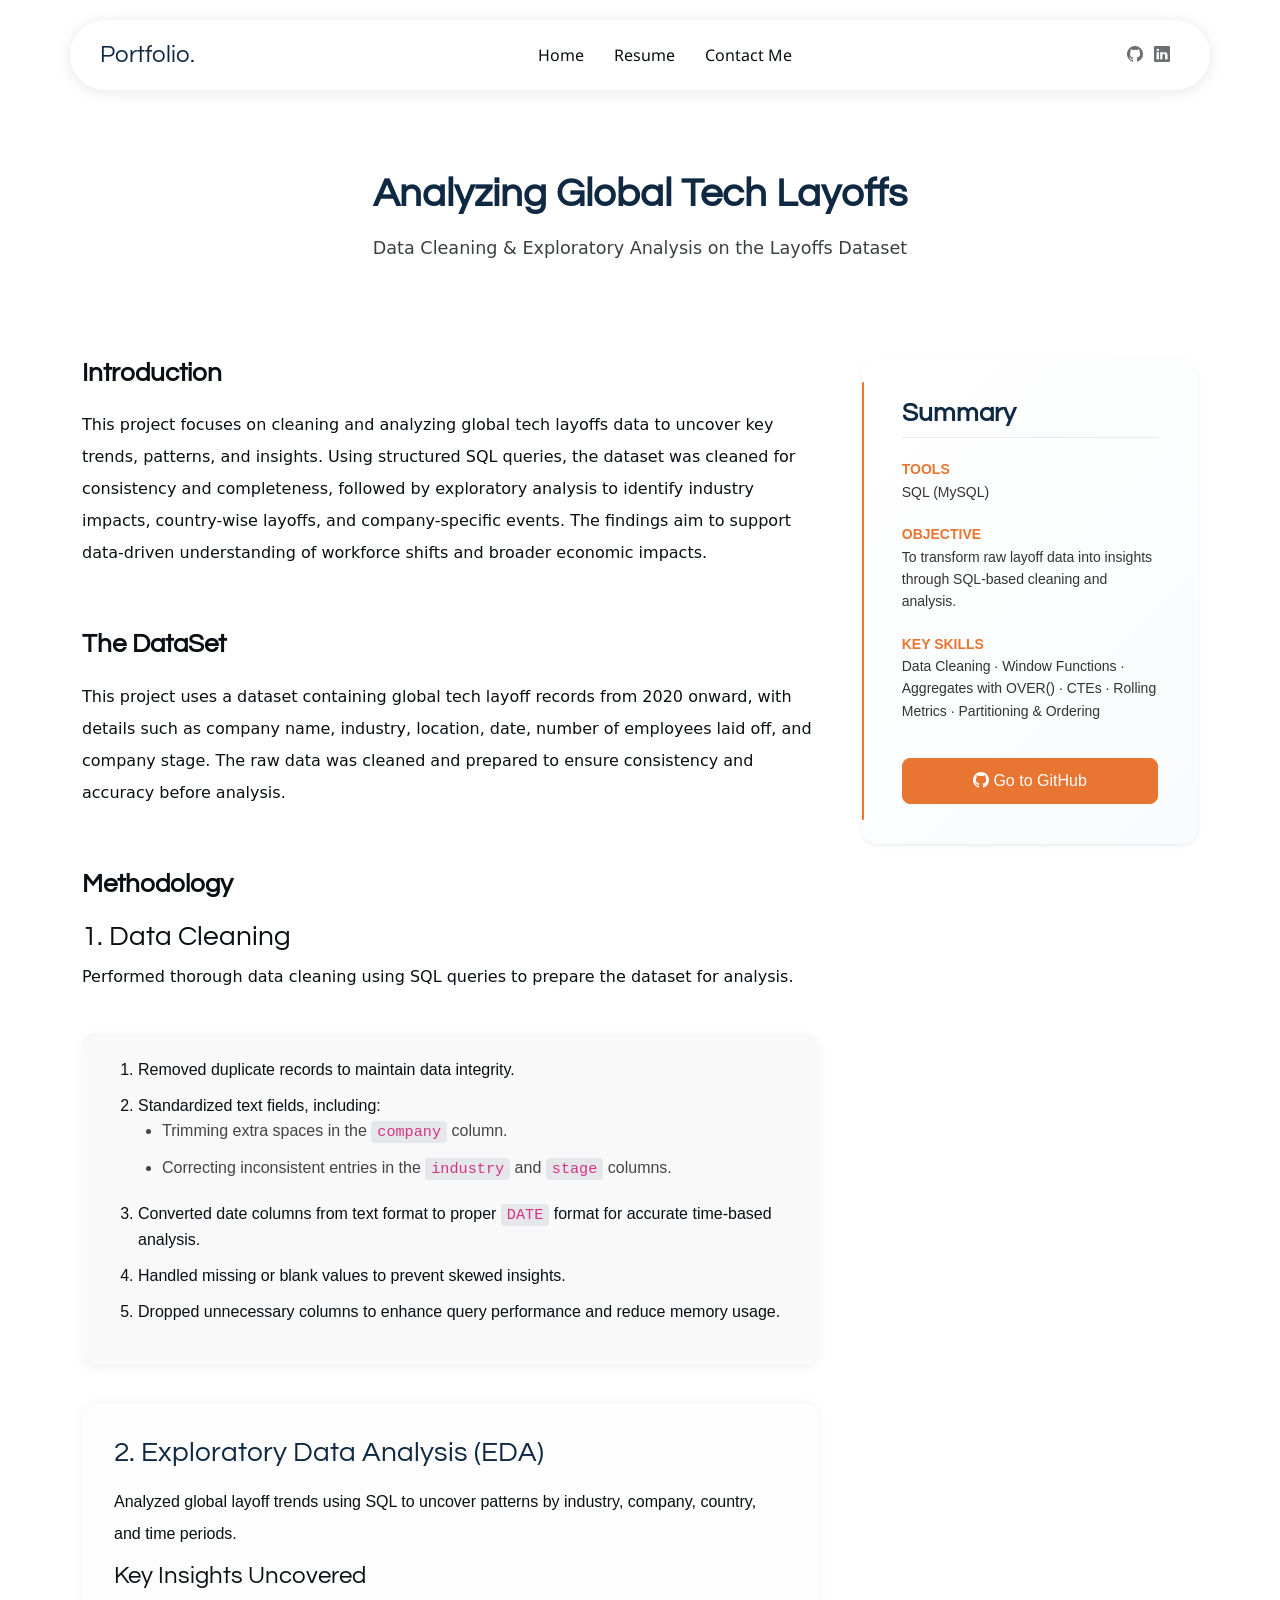
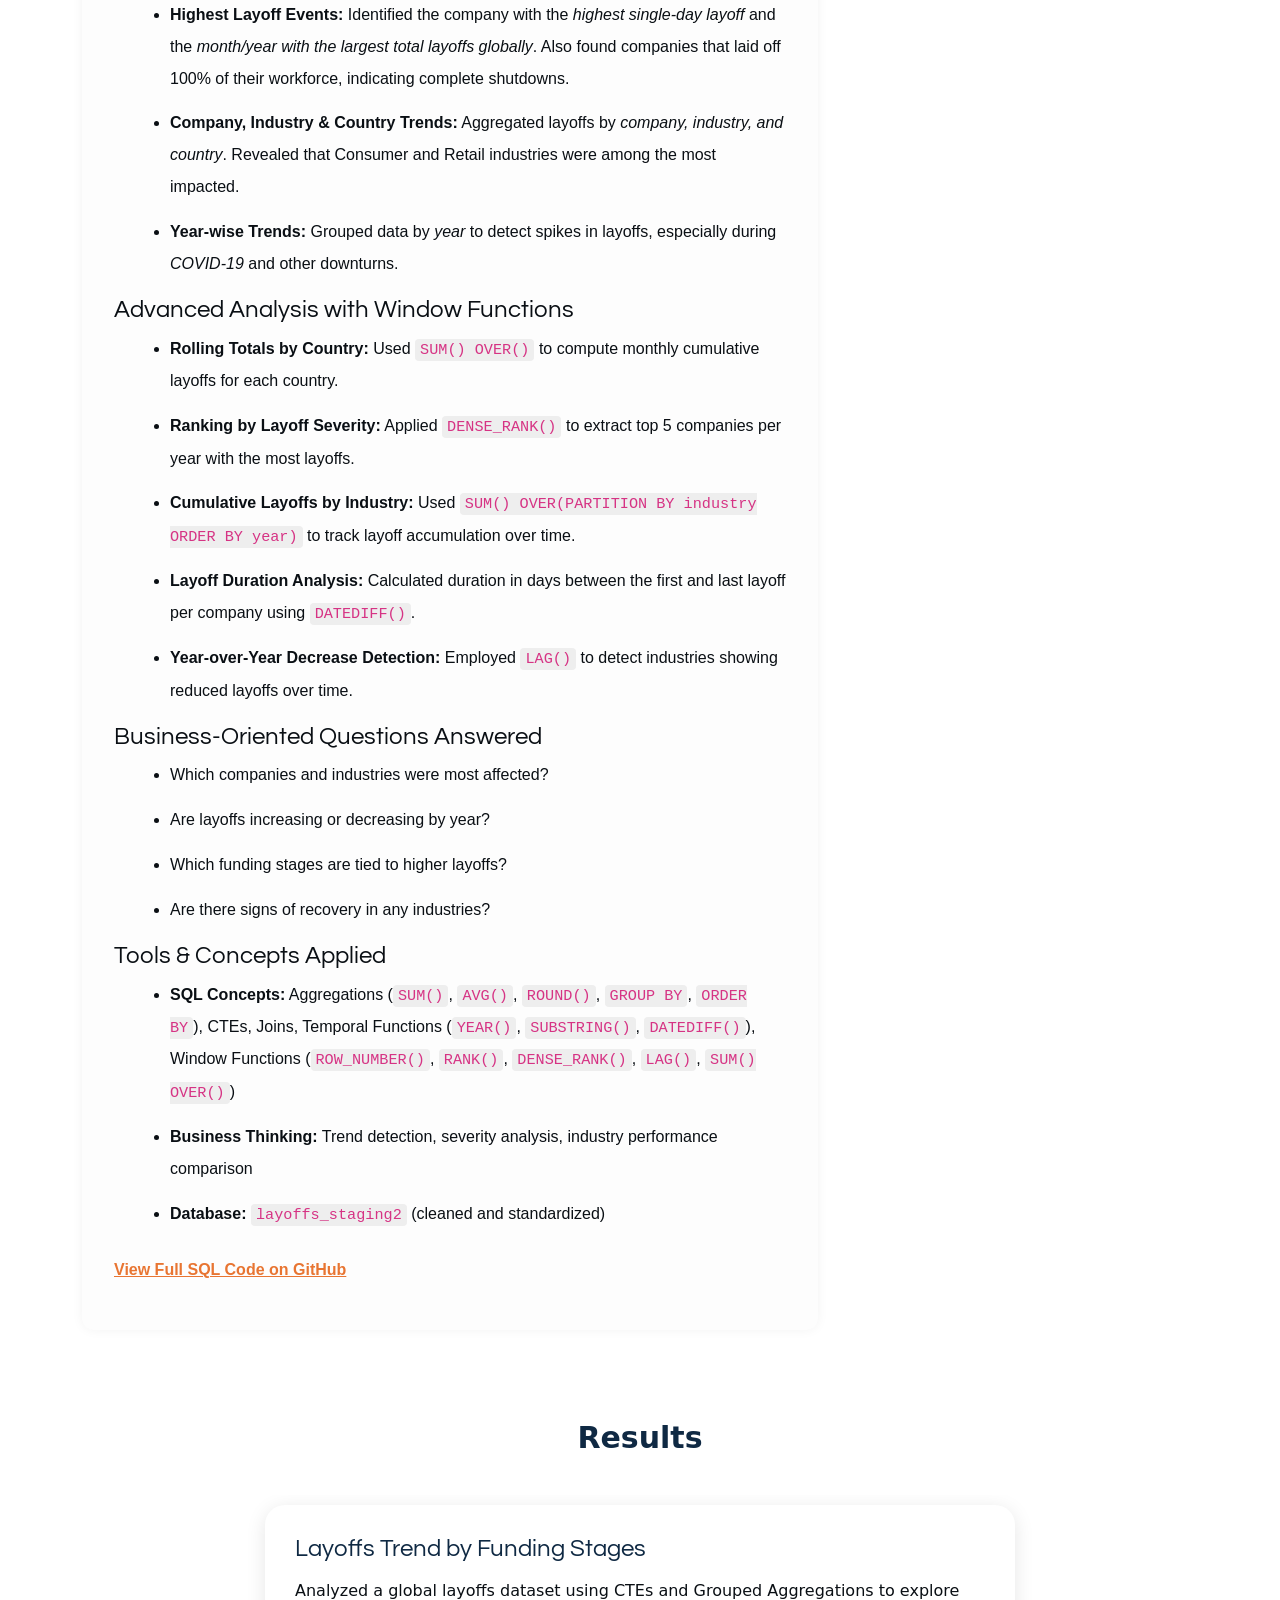
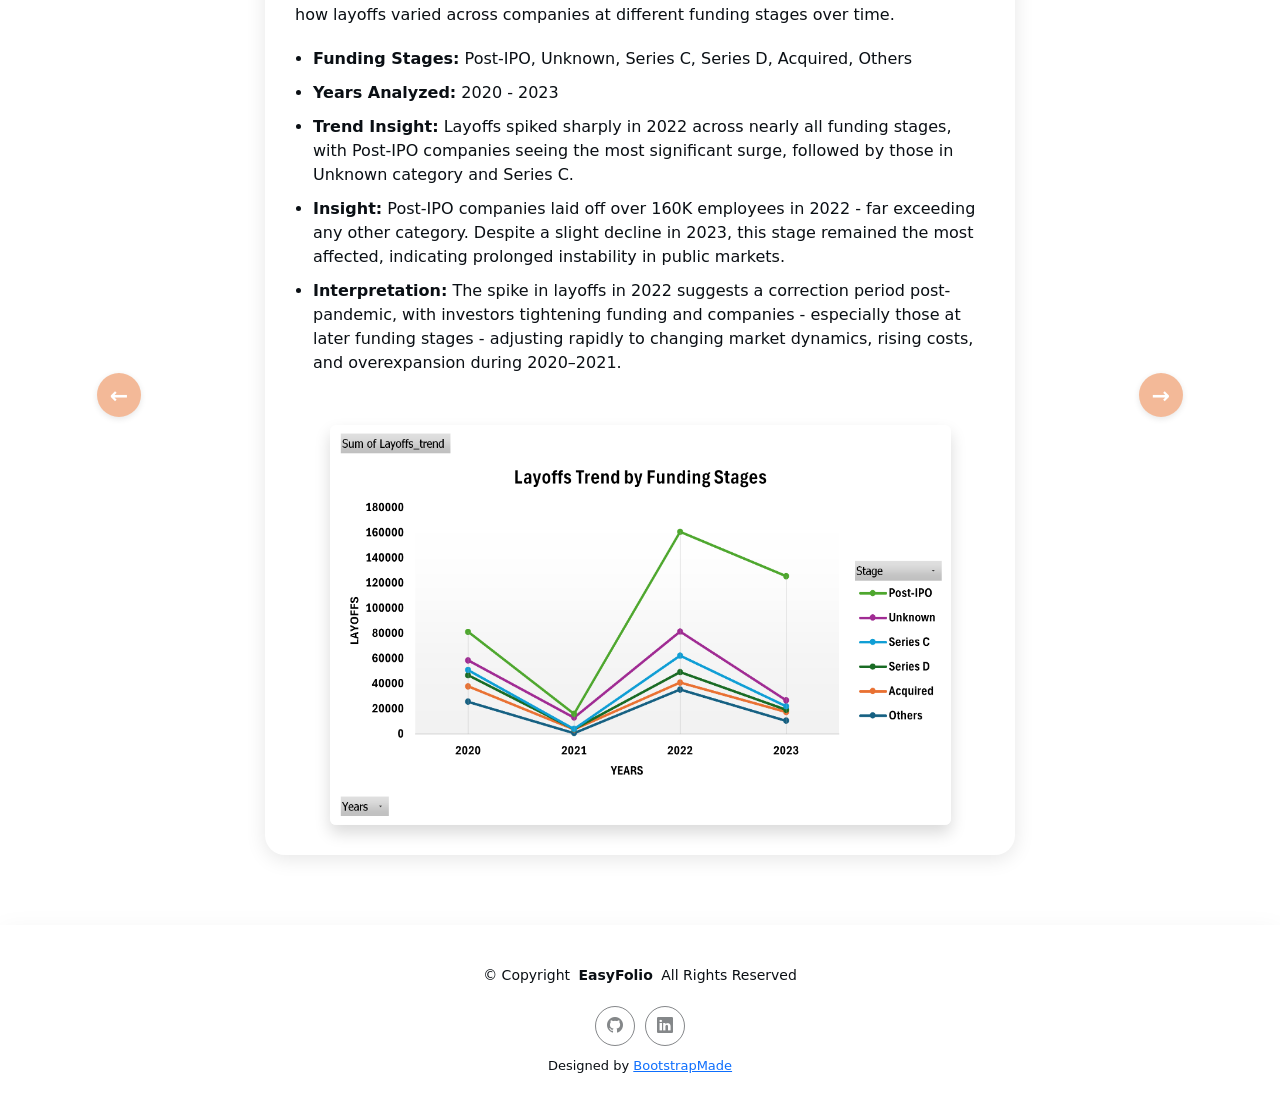
==== portfolio-details.html @ 243e67f7 "Add files via upload" ====
<!DOCTYPE html>
<html lang="en">

<head>
  <meta charset="utf-8">
  <meta content="width=device-width, initial-scale=1.0" name="viewport">
  <title>Surbhi Parmar Portfolio</title>
  <meta name="description" content="">
  <meta name="keywords" content="">

  <!-- Favicons -->
  <link href="assets/img/favicon.png" rel="icon">
  <link href="assets/img/apple-touch-icon.png" rel="apple-touch-icon">

  <!-- Fonts -->
  <link href="https://fonts.googleapis.com" rel="preconnect">
  <link href="https://fonts.gstatic.com" rel="preconnect" crossorigin>
  <link href="https://fonts.googleapis.com/css2?family=Roboto:ital,wght@0,100;0,300;0,400;0,500;0,700;0,900;1,100;1,300;1,400;1,500;1,700;1,900&family=Noto+Sans:ital,wght@0,100;0,200;0,300;0,400;0,500;0,600;0,700;0,800;0,900;1,100;1,200;1,300;1,400;1,500;1,600;1,700;1,800;1,900&family=Questrial:wght@400&display=swap" rel="stylesheet">

  <!-- Vendor CSS Files -->
  <link href="assets/vendor/bootstrap/css/bootstrap.min.css" rel="stylesheet">
  <link href="assets/vendor/bootstrap-icons/bootstrap-icons.css" rel="stylesheet">
  <link href="assets/vendor/aos/aos.css" rel="stylesheet">
  <link href="assets/vendor/glightbox/css/glightbox.min.css" rel="stylesheet">
  <link href="assets/vendor/swiper/swiper-bundle.min.css" rel="stylesheet">

  <!-- Main CSS File -->
  <link href="assets/css/main.css" rel="stylesheet">

  <!-- =======================================================
  * Template Name: EasyFolio
  * Template URL: https://bootstrapmade.com/easyfolio-bootstrap-portfolio-template/
  * Updated: Feb 21 2025 with Bootstrap v5.3.3
  * Author: BootstrapMade.com
  * License: https://bootstrapmade.com/license/
  ======================================================== -->
</head>

<body class="portfolio-details-page">

  <header id="header" class="header d-flex align-items-center sticky-top">
    <div class="header-container container-fluid container-xl position-relative d-flex align-items-center justify-content-between">

      <a href="index.html" class="logo d-flex align-items-center me-auto me-xl-0">
        <!-- Uncomment the line below if you also wish to use an image logo -->
        <!-- <img src="assets/img/logo.webp" alt=""> -->
        <h1 class="sitename">Portfolio.</h1>
      </a>

      <nav id="navmenu" class="navmenu">
        <ul>
          <li><a href="index.html">Home</a></li>
          
          <li><a href="#resume">Resume</a></li>
         <!-- <li><a href="#portfolio">Blog</a></li> -->
    
          <li><a href="index.html#contact">Contact Me</a></li>
        </ul>
        <i class="mobile-nav-toggle d-xl-none bi bi-list"></i>
      </nav>

      <div class="header-social-links">
       <!-- <a href="#" class="twitter"><i class="bi bi-twitter-x"></i></a>
        <a href="#" class="facebook"><i class="bi bi-facebook"></i></a>
        <a href="#" class="instagram"><i class="bi bi-instagram"></i></a> -->
        <a href= "https://github.com/SurbhiParmar01" target = "_blank" class="github"><i class="bi bi-github"></i></a>
        <a href="https://www.linkedin.com/in/surbhiparmar/" target = "_blank" class="linkedin"><i class="bi bi-linkedin"></i></a>
      </div>

    </div>
  </header>

  <main class="main">

    <!-- Page Title -->
    <div class="page-title">
      <div class="breadcrumbs">
        <nav aria-label="breadcrumb">
         <!-- <ol class="breadcrumb">
            <li class="breadcrumb-item"><a href="#"><i class="bi bi-house"></i> Home</a></li>
            <li class="breadcrumb-item"><a href="#">Category</a></li>
            <li class="breadcrumb-item active current">Portfolio Details</li>
          </ol> -->
        </nav>
      </div>

      <div class="title-wrapper">
        <h1>Analyzing Global Tech Layoffs</h1>
        <p>Data Cleaning & Exploratory Analysis on the Layoffs Dataset</p>
      </div>
    </div><!-- End Page Title -->

    <!-- Portfolio Details Section -->
<section id="portfolio-details" class="portfolio-details section">

  <div class="container" data-aos="fade-up">
    <div class="row">
    
      <!-- Left column for content -->
      <div class="col-lg-8">

        <div class="portfolio-description">
          <h2>Introduction</h2>
          <p>
           This project focuses on cleaning and analyzing global tech layoffs data to uncover key trends, patterns, and insights. 
           Using structured SQL queries, the dataset was cleaned for consistency and completeness, followed by exploratory analysis 
           to identify industry impacts, country-wise layoffs, and company-specific events. The findings aim to support data-driven 
           understanding of workforce shifts and broader economic impacts.
          </p>

        </br>
        </br>

          <h2>The DataSet</h2>
          <p>
          This project uses a dataset containing global tech layoff records from 2020 
          onward, with details such as company name, industry, location, date, number of 
          employees laid off, and company stage. The raw data was cleaned and prepared to 
          ensure consistency and accuracy before analysis.
          </p>
  

          </br>
          </br>

          <h2>Methodology</h2>
          <h3>1. Data Cleaning</h3>
          <p>Performed thorough data cleaning using SQL queries to prepare the dataset for analysis.
          </p>
          <section id = "data-cleaning">
        
          <ol>
    <li>Removed duplicate records to maintain data integrity.</li>
    <li>Standardized text fields, including:
      <ul>
        <li>Trimming extra spaces in the <code>company</code> column.</li>
        <li>Correcting inconsistent entries in the <code>industry</code> and <code>stage</code> columns.</li>
      </ul>
    </li>
    <li>Converted date columns from text format to proper <code>DATE</code> format for accurate time-based analysis.</li>
    <li>Handled missing or blank values to prevent skewed insights.</li>
    <li>Dropped unnecessary columns to enhance query performance and reduce memory usage.</li>
  </ol>
        
</section>


<section class="eda-section">
  <h3>2. Exploratory Data Analysis (EDA)</h3>
  <p>
   Analyzed global layoff trends using SQL to uncover patterns by industry, company, country, and time periods.
  </p>

  <h4> Key Insights Uncovered</h4>
  <ul>
  <li>
    <strong>Highest Layoff Events:</strong> Identified the company with the <em>highest single-day layoff</em> and the <em>month/year with the largest total layoffs globally</em>. Also found companies that laid off 100% of their workforce, indicating complete shutdowns.
  </li>
  <li>
    <strong>Company, Industry & Country Trends:</strong> Aggregated layoffs by <em>company, industry, and country</em>. Revealed that Consumer and Retail industries were among the most impacted.
  </li>
  <li>
    <strong>Year-wise Trends:</strong> Grouped data by <em>year</em> to detect spikes in layoffs, especially during <em>COVID-19</em> and other downturns.
  </li>
</ul>

<h4> Advanced Analysis with Window Functions</h4>
<ul>
  <li><strong>Rolling Totals by Country:</strong> Used <code>SUM() OVER()</code> to compute monthly cumulative layoffs for each country.</li>
  <li><strong>Ranking by Layoff Severity:</strong> Applied <code>DENSE_RANK()</code> to extract top 5 companies per year with the most layoffs.</li>
  <li><strong>Cumulative Layoffs by Industry:</strong> Used <code>SUM() OVER(PARTITION BY industry ORDER BY year)</code> to track layoff accumulation over time.</li>
  <li><strong>Layoff Duration Analysis:</strong> Calculated duration in days between the first and last layoff per company using <code>DATEDIFF()</code>.</li>
  <li><strong>Year-over-Year Decrease Detection:</strong> Employed <code>LAG()</code> to detect industries showing reduced layoffs over time.</li>
</ul>

<h4> Business-Oriented Questions Answered</h4>
<ul>
  <li>Which companies and industries were most affected?</li>
  <li>Are layoffs increasing or decreasing by year?</li>
  <li>Which funding stages are tied to higher layoffs?</li>
  <li>Are there signs of recovery in any industries?</li>
</ul>

<h4> Tools & Concepts Applied</h4>
<ul>
  <li><strong>SQL Concepts:</strong> Aggregations (<code>SUM()</code>, <code>AVG()</code>, <code>ROUND()</code>, <code>GROUP BY</code>, <code>ORDER BY</code>), CTEs, Joins, Temporal Functions (<code>YEAR()</code>, <code>SUBSTRING()</code>, <code>DATEDIFF()</code>), Window Functions (<code>ROW_NUMBER()</code>, <code>RANK()</code>, <code>DENSE_RANK()</code>, <code>LAG()</code>, <code>SUM() OVER()</code>)</li>
  <li><strong>Business Thinking:</strong> Trend detection, severity analysis, industry performance comparison</li>
  <li><strong>Database:</strong> <code>layoffs_staging2</code> (cleaned and standardized)</li>
</ul>

  <p class="github-link">
     <a href= "https://github.com/SurbhiParmar01/SQL_Projects" target="_blank" rel="noopener">View Full SQL Code on GitHub</a>
  </p> 


 


  
</section>


      
        </div>

      </div> <!-- End Left Column -->

      <!-- Right column for summary card -->
      <div class="col-lg-4">
         <div class="sticky-top-custom">
        <div class="card shadow-sm border-0">
          <div class="card-body">
            <h5 class="card-title"><b>Summary</b></h5>
            <p><strong>TOOLS</strong><br>SQL (MySQL)</p>
            <p><strong>OBJECTIVE</strong><br>To transform raw layoff data into insights through SQL-based cleaning and analysis.</p>
            <p><strong>KEY SKILLS</strong><br>Data Cleaning · Window Functions  · Aggregates with OVER() · CTEs · Rolling Metrics · Partitioning & Ordering </p>
                <!-- <p><strong>Data Stages:</strong></p>
                  <ul class="ps-3 mb-3">
                    <li>Data Collection</li>
                    <li>Data Integration</li>
                    <li>Data Cleaning</li>
                    <li>Data Transformation</li>
                    <li>Data Export</li>
                    <li>Data Analysis in SQL</li>
                    <li>Extracting Insights</li>
                  </ul> -->
            <a href= https://github.com/SurbhiParmar01/SQL_Projects class="btn btn-outline-primary w-100" target="_blank">
              <i class="bi bi-github"></i> Go to GitHub
            </a>
          </div>
        </div>
      </div> <!-- End Right Column -->
</div>
    </div> <!-- End Row -->
  </div> <!-- End Container -->

</section><!-- /Portfolio Details Section -->




<!-- Results section -->


<section id="results" class="results section-bg py-4">
  <div class="container" data-aos="fade-up">
    <div class="section-title results-title text-center">
      
      <p>Results</p>
    </div>
  <div id="resultsCarousel" class="carousel slide">
  <div class="carousel-inner text-center">

    <!-- Card 2 -->
    <div class="carousel-item">
      <div class="d-flex justify-content-center">
        <div class="result-card">
          <h4>Industries with Largest Year-over-Year Layoff Reductions</h4>
          <p>Analyzed global layoffs data to identify industries with the most significant decrease in layoffs compared to the previous year, using CTEs and Window Functions like LAG() and RANK().</p>
          <ul>
            <li><strong>Industries:</strong> Transportation, Travel, Real Estate, Food, Retail</li>
            <li><strong>Year:</strong> 2021-2023</li>
            <li><strong>Trend Insight:</strong> Industries like Transportation, Travel, and Real Estate showed significant recovery, with layoffs dropping by over 85% compared to the previous year. This indicates a sector-specific rebound, likely driven by the return of demand post-pandemic.</li>
            <li><strong>Insight:</strong> Transportation had the most dramatic recovery, with a 98.6% reduction in layoffs in 2021 compared to 2020.</li>
            <li><strong>Interpretation:</strong>Economic uncertainty and overhiring during the pandemic may have led to aggressive workforce reductions.</li>
          </ul>
          <a href="assets/img/Layoffs_Reduction.png" target="_blank">
            <img src="assets/img/Layoffs_Reduction.png" alt="Max Layoffs Chart" class="img-fluid rounded shadow">
          </a>
        </div>
      </div>
    </div>

    

    <!-- Card 3 -->

    <div class="carousel-item">
      <div class="d-flex justify-content-center">
        <div class="result-card">
          <h4>Top Countries with Highest Rolling Layoffs</h4>
          <p>Analyzed global layoffs dataset to examine which countries experienced the highest cumulative layoffs across the post-pandemic period, using JOINS,CTEs, and Window Functions OVER().</p>
          <ul>
            <li><strong>Countries:</strong> United States, India, Brazil, Netherlands, Sweden </li>
            <li><strong>Years Analyzed:</strong> 2020 - 2023</li>
            <li><strong>Trend Insight:</strong> The peak in rolling layoffs occurred in 2022, with the United States dominating the global total, followed by India. While most countries saw layoffs taper off in 2023, the U.S. still reported over 740K layoffs that year.</li>
            <li><strong>Insight:</strong> The United States experienced over 1.17 million layoffs in 2022 alone — nearly 10x more than India, the second-highest.</li>
            <li><strong>Interpretation:</strong> Post-pandemic correction in the tech and startup ecosystem, combined with global inflation and interest rate hikes, likely triggered mass layoffs across multiple sectors — especially in the U.S., where overexpansion and hiring surges during the pandemic were most aggressive.</li>
          </ul>
          <a href="assets/img/Rolling_Totals.png" target="_blank">
            <img src="assets/img/Rolling_Totals.png" alt="Layoffs by Country" class="img-fluid rounded shadow">
          </a>
        </div>
      </div>
    </div>


    <!-- Card 4 -->
    <div class="carousel-item">
      <div class="d-flex justify-content-center">
        <div class="result-card">
          <h4>Top 5 Companies with Highest Layoffs</h4>
          <p>Analyzed global layoffs dataset to identify the companies with the most significant number of layoffs in a single year.</p>
          <ul>
            <li><strong>Companies:</strong>  Google, Meta, Amazon, Microsoft, Ericsson</li>
            <li><strong>Year:</strong> 2022 - 2023</li>
            <li><strong>Trend Insight:</strong> Majority of layoffs were concentrated in 2023, signaling a peak in post-pandemic tech downsizing.</li>
            <li><strong>Insight:</strong> Google laid off 12,000 employees in 2023 - the highest among all.</li>
            <li><strong>Interpretation:</strong> The concentration of layoffs in 2023 among top tech firms suggests cost-cutting measures in response to slower growth. These companies may have adjusted workforce sizes to align with post-pandemic market demand.</li>
          </ul>
          <a href="assets/img/Max_Layoffs.png" target="_blank">
            <img src="assets/img/Max_Layoffs.png" alt="Layoffs by Country" class="img-fluid rounded shadow">
          </a>
        </div>
      </div>
    </div>

     <!-- Card 1 -->

    <div class="carousel-item active">
      <div class="d-flex justify-content-center">
        <div class="result-card">
          <h4>Layoffs Trend by Funding Stages</h4>
          <p>Analyzed a global layoffs dataset using CTEs and Grouped Aggregations to explore how layoffs varied across companies at different funding stages over time.</p>
          <ul>
            <li><strong>Funding Stages:</strong> Post-IPO, Unknown, Series C, Series D, Acquired, Others </li>
            <li><strong>Years Analyzed:</strong> 2020 - 2023</li>
            <li><strong>Trend Insight:</strong> Layoffs spiked sharply in 2022 across nearly all funding stages, with Post-IPO companies seeing the most significant surge, followed by those in Unknown category and Series C.</li>
            <li><strong>Insight:</strong> Post-IPO companies laid off over 160K employees in 2022 - far exceeding any other category. Despite a slight decline in 2023, this stage remained the most affected, indicating prolonged instability in public markets.</li>
            <li><strong>Interpretation:</strong> The spike in layoffs in 2022 suggests a correction period post-pandemic, with investors tightening funding and companies - especially those at later funding stages - adjusting rapidly to changing market dynamics, rising costs, and overexpansion during 2020–2021.</li>
          </ul>
          <a href="assets/img/Funding_Stages.png" target="_blank">
            <img src="assets/img/Funding_Stages.png" alt="Layoffs by Country" class="img-fluid rounded shadow">
          </a>
        </div>
      </div>
    </div>



  </div>

  <!-- Custom styled carousel controls -->
  <button class="carousel-control-prev" type="button" data-bs-target="#resultsCarousel" data-bs-slide="prev">
    <span class="carousel-custom-icon bg-orange text-white">&larr;</span>
  </button>

  <button class="carousel-control-next" type="button" data-bs-target="#resultsCarousel" data-bs-slide="next">
    <span class="carousel-custom-icon bg-orange text-white">&rarr;</span>
  </button>
</div>

</section>











  </main>

  <footer id="footer" class="footer">

    <div class="container">
      <div class="copyright text-center ">
        <p>© <span>Copyright</span> <strong class="px-1 sitename">EasyFolio</strong> <span>All Rights Reserved</span></p>
      </div>
      <div class="social-links d-flex justify-content-center">
        <a href= "https://github.com/SurbhiParmar01" target = "_blank"><i class="bi bi-github"></i></a>
        <a href="https://www.linkedin.com/in/surbhiparmar/" target = "_blank"><i class="bi bi-linkedin"></i></a>
      </div>
      <div class="credits">
        <!-- All the links in the footer should remain intact. -->
        <!-- You can delete the links only if you've purchased the pro version. -->
        <!-- Licensing information: https://bootstrapmade.com/license/ -->
        <!-- Purchase the pro version with working PHP/AJAX contact form: [buy-url] -->
        Designed by <a href="https://bootstrapmade.com/">BootstrapMade</a>
      </div>
    </div>

  </footer>

  <!-- Scroll Top -->
  <a href="#" id="scroll-top" class="scroll-top d-flex align-items-center justify-content-center"><i class="bi bi-arrow-up-short"></i></a>

  <!-- Vendor JS Files -->
  <script src="assets/vendor/bootstrap/js/bootstrap.bundle.min.js"></script>
  <script src="assets/vendor/php-email-form/validate.js"></script>
  <script src="assets/vendor/aos/aos.js"></script>
  <script src="assets/vendor/waypoints/noframework.waypoints.js"></script>
  <script src="assets/vendor/glightbox/js/glightbox.min.js"></script>
  <script src="assets/vendor/imagesloaded/imagesloaded.pkgd.min.js"></script>
  <script src="assets/vendor/isotope-layout/isotope.pkgd.min.js"></script>
  <script src="assets/vendor/swiper/swiper-bundle.min.js"></script>

  <!-- Main JS File -->
  <script src="assets/js/main.js"></script>
<!-- Bootstrap 5 CSS (usually in <head>) -->
<link href="https://cdn.jsdelivr.net/npm/bootstrap@5.3.0/dist/css/bootstrap.min.css" rel="stylesheet">

<!-- Bootstrap 5 JS Bundle (includes Popper) -->
<script src="https://cdn.jsdelivr.net/npm/bootstrap@5.3.0/dist/js/bootstrap.bundle.min.js"></script>

</body>

</html>
---- assets/css/main.css ----
/**
* Template Name: EasyFolio
* Template URL: https://bootstrapmade.com/easyfolio-bootstrap-portfolio-template/
* Updated: Feb 21 2025 with Bootstrap v5.3.3
* Author: BootstrapMade.com
* License: https://bootstrapmade.com/license/
*/

/*--------------------------------------------------------------
# Font & Color Variables
# Help: https://bootstrapmade.com/color-system/
--------------------------------------------------------------*/
/* Fonts */
:root {
  --default-font: "Roboto",  system-ui, -apple-system, "Segoe UI", Roboto, "Helvetica Neue", Arial, "Noto Sans", "Liberation Sans", sans-serif, "Apple Color Emoji", "Segoe UI Emoji", "Segoe UI Symbol", "Noto Color Emoji";
  --heading-font: "Questrial",  sans-serif;
  --nav-font: "Noto Sans",  sans-serif;
}

/* Global Colors - The following color variables are used throughout the website. Updating them here will change the color scheme of the entire website */
:root { 
  --background-color: #ffffff; /* Background color for the entire website, including individual sections */
  --default-color: #0a0f14; /* Default color used for the majority of the text content across the entire website */
  --heading-color: #0f2943; /* Color for headings, subheadings and title throughout the website */
  --accent-color: #e87532; /* Accent color that represents your brand on the website. It's used for buttons, links, and other elements that need to stand out */
  --surface-color: #ffffff; /* The surface color is used as a background of boxed elements within sections, such as cards, icon boxes, or other elements that require a visual separation from the global background. */
  --contrast-color: #ffffff; /* Contrast color for text, ensuring readability against backgrounds of accent, heading, or default colors. */
}

/* Nav Menu Colors - The following color variables are used specifically for the navigation menu. They are separate from the global colors to allow for more customization options */
:root {
  --nav-color: #0a0f14;  /* The default color of the main navmenu links */
  --nav-hover-color: #e87532; /* Applied to main navmenu links when they are hovered over or active */
  --nav-mobile-background-color: #ffffff; /* Used as the background color for mobile navigation menu */
  --nav-dropdown-background-color: #ffffff; /* Used as the background color for dropdown items that appear when hovering over primary navigation items */
  --nav-dropdown-color: #0a0f14; /* Used for navigation links of the dropdown items in the navigation menu. */
  --nav-dropdown-hover-color: #e87532; /* Similar to --nav-hover-color, this color is applied to dropdown navigation links when they are hovered over. */
}

/* Color Presets - These classes override global colors when applied to any section or element, providing reuse of the sam color scheme. */

.light-background {
  --background-color: #faf9fb;
  --surface-color: #ffffff;
}

.dark-background {
  --background-color: #060606;
  --default-color: #ffffff;
  --heading-color: #ffffff;
  --surface-color: #252525;
  --contrast-color: #ffffff;
}

/* Smooth scroll */
:root {
  scroll-behavior: smooth;
}


/* Card */



/* Fix sticky card overlapping header */
.sticky-top-custom {
  position: sticky;
  top: 100px; /* Adjust this if your header is taller */
  z-index: 10;
  display: flex;
  align-items: flex-start;
  gap: 16px;
}

/* Left vertical line */
.sticky-top-custom::before {
  content: '';
  width: 4px;
  height: 100%;
  background-color: #e87532;
  border-radius: 4px;
  display: inline-block;
}

/* Card Styling  */


/* Base card style update */
.sticky-top-custom {
    position: static;

}

.sticky-top-custom .card {
  border-radius: 16px;
  background: linear-gradient(135deg, #ffffff, #f9fbfc);
  box-shadow: 0 8px 24px rgba(15, 41, 67, 0.12);
  padding: 24px;
  transition: all 0.3s ease;
  width: 100%;
  font-family: 'Segoe UI', Tahoma, Geneva, Verdana, sans-serif;
  border: 1px solid #e5e5e5;
  position: relative;
}

/* Add left accent border */
.sticky-top-custom .card::before {
  content: "";
  position: absolute;
  top: 24px;
  bottom: 24px;
  left: 0;
  width: 2px;
  background-color: #e87532;
  border-radius: 2px;
}

/* On hover, lift and glow */
.sticky-top-custom .card:hover {
  box-shadow: 0 16px 36px rgba(15, 41, 67, 0.18);
  transform: translateY(-5px) scale(1.01);
}


/* Title & Subheadings */
.sticky-top-custom .card-title {
  font-size: 26px;
  font-weight: 600;
  color: #0f2943;
  margin-bottom: 20px;
  border-bottom: 1px solid #eaeaea;
  padding-bottom: 8px;
}

.sticky-top-custom strong {
  color: #e87532;
}

/* Text and List */
.sticky-top-custom p {
  font-size: 14px;
  color: #333;
  margin-bottom: 20px;
  line-height: 1.6;
}

.sticky-top-custom ul {
  list-style-type: disc;
  padding-left: 20px;
  color: #444;
  font-size: 14px;
}

/* GitHub Button */
.sticky-top-custom .btn-outline-primary {
  margin-top: 16px;
  padding: 10px 16px;
  border-radius: 8px;
  font-weight: 500;
  background-color: #e87532;
  border-color: #e87532;
  color: #fff;
  transition: all 0.3s ease;
}

.sticky-top-custom .btn-outline-primary:hover {
 background-color: color-mix(in srgb, var(--accent-color), transparent 15%);
  border-color: color-mix(in srgb, var(--accent-color), transparent 15%);
  transform: translateY(-2px);
}
 
/* Remove unwanted blue background after click */
.sticky-top-custom .btn-outline-primary:focus:active {
  background-color: #e87532;
  border-color: #e87532;
  color: #fff;
  box-shadow: none;
  outline: none;
}




/* Responsive Behavior */
@media (max-width: 991px) {
  .sticky-top-custom {
    position: static;
    flex-direction: column;
    gap: 0;
    margin-top: 40px;
  }

  .sticky-top-custom::before {
    display: none;
  }
}

/* Make sure the sticky doesn't break on smaller screens */
@media (max-width: 991.98px) {
  .sticky-top-custom {
    position: static;
    margin-top: 2rem;
  }
}



/* Mobile Responsive */
@media (max-width: 991px) {
  .sticky-top-custom {
    position: static;
    margin-top: 40px;
  }
}





/*--------------------------------------------------------------
# Contact Me Section
--------------------------------------------------------------*/

.contact-cards {
  display: flex;
  flex-direction: column;
  gap: 1.5rem;
  align-items: center;
  padding: 2rem;
}

.contact-card {
  width: 100%;
  max-width: 500px;
  background-color: #0f2943;
  color: white;
  padding: 1.5rem;
  border-radius: 12px;
  text-align: center;
  text-decoration: none;
  transition: transform 0.3s ease, box-shadow 0.3s ease;
}

.contact-card i {
  font-size: 2rem;
  margin-bottom: 0.6rem;
  color: white;
}

.contact-card h4 {
  margin: 0.3rem 0;
  font-weight: bold;
  color: white;
}

.contact-card p {
  color: white;
  margin: 0;
}

.contact-card:hover {
  transform: translateY(-5px);
  box-shadow: 0 4px 12px rgba(232, 117, 50, 0.2);
}

.contact-card:hover h4,
.contact-card:hover p {
  text-decoration: underline;
}





/*--------------------------------------------------------------
# General Styling & Shared Classes
--------------------------------------------------------------*/
body {
  color: var(--default-color);
  background-color: var(--background-color);
  font-family: var(--default-font);
}

a {
  color: var(--accent-color);
  text-decoration: none;
  transition: 0.3s;
}

a:hover {
  color: color-mix(in srgb, var(--accent-color), transparent 25%);
  text-decoration: none;
}

h1,
h2,
h3,
h4,
h5,
h6 {
  color: var(--heading-color);
  font-family: var(--heading-font);
}

/* PHP Email Form Messages
------------------------------*/
.php-email-form .error-message {
  display: none;
  background: #df1529;
  color: #ffffff;
  text-align: left;
  padding: 15px;
  margin-bottom: 24px;
  font-weight: 600;
}

.php-email-form .sent-message {
  display: none;
  color: #ffffff;
  background: #059652;
  text-align: center;
  padding: 15px;
  margin-bottom: 24px;
  font-weight: 600;
}

.php-email-form .loading {
  display: none;
  background: var(--surface-color);
  text-align: center;
  padding: 15px;
  margin-bottom: 24px;
}

.php-email-form .loading:before {
  content: "";
  display: inline-block;
  border-radius: 50%;
  width: 24px;
  height: 24px;
  margin: 0 10px -6px 0;
  border: 3px solid var(--accent-color);
  border-top-color: var(--surface-color);
  animation: php-email-form-loading 1s linear infinite;
}

@keyframes php-email-form-loading {
  0% {
    transform: rotate(0deg);
  }

  100% {
    transform: rotate(360deg);
  }
}

/*--------------------------------------------------------------
# Global Header
--------------------------------------------------------------*/
.header {
  color: var(--default-color);
  background-color: var(--background-color);
  padding: 20px 0;
  transition: all 0.5s;
  z-index: 997;
}

.header .header-container {
  background: var(--surface-color);
  border-radius: 50px;
  padding: 5px 25px;
  box-shadow: 0px 2px 15px rgba(0, 0, 0, 0.1);
}

.header .logo {
  line-height: 1;
}

.header .logo img {
  max-height: 36px;
  margin-right: 8px;
}

.header .logo h1 {
  font-size: 24px;
  margin: 0;
  padding-left: 5px;
  font-weight: 500;
  color: var(--heading-color);
}

.header .header-social-links {
  padding-right: 15px;
}

.header .header-social-links a {
  color: color-mix(in srgb, var(--default-color), transparent 40%);
  padding-left: 6px;
  display: inline-block;
  transition: 0.3s;
  font-size: 16px;
}

.header .header-social-links a:hover {
  color: var(--accent-color);
}

.header .header-social-links a i {
  line-height: 0px;
}

@media (max-width: 1200px) {
  .header {
    padding-top: 10px;
  }

  .header .header-container {
    margin-left: 10px;
    margin-right: 10px;
    padding: 10px 5px 10px 15px;
  }

  .header .logo {
    order: 1;
  }

  .header .header-social-links {
    order: 2;
  }

  .header .navmenu {
    order: 3;
  }
}

/*--------------------------------------------------------------
# Navigation Menu
--------------------------------------------------------------*/
/* Navmenu - Desktop */
@media (min-width: 1200px) {
  .navmenu {
    padding: 0;
  }

  .navmenu ul {
    margin: 0;
    padding: 0;
    display: flex;
    list-style: none;
    align-items: center;
  }

  .navmenu li {
    position: relative;
  }

  .navmenu a,
  .navmenu a:focus {
    color: var(--nav-color);
    padding: 18px 15px;
    font-size: 16px;
    font-family: var(--nav-font);
    font-weight: 400;
    display: flex;
    align-items: center;
    justify-content: space-between;
    white-space: nowrap;
    transition: 0.3s;
  }

  .navmenu a i,
  .navmenu a:focus i {
    font-size: 12px;
    line-height: 0;
    margin-left: 5px;
    transition: 0.3s;
  }

  .navmenu li:last-child a {
    padding-right: 0;
  }

  .navmenu li:hover>a,
  .navmenu .active,
  .navmenu .active:focus {
    color: var(--nav-hover-color);
  }

  .navmenu .dropdown ul {
    margin: 0;
    padding: 10px 0;
    background: var(--nav-dropdown-background-color);
    display: block;
    position: absolute;
    visibility: hidden;
    left: 14px;
    top: 130%;
    opacity: 0;
    transition: 0.3s;
    border-radius: 4px;
    z-index: 99;
    box-shadow: 0px 0px 30px rgba(0, 0, 0, 0.1);
  }

  .navmenu .dropdown ul li {
    min-width: 200px;
  }

  .navmenu .dropdown ul a {
    padding: 10px 20px;
    font-size: 15px;
    text-transform: none;
    color: var(--nav-dropdown-color);
  }

  .navmenu .dropdown ul a i {
    font-size: 12px;
  }

  .navmenu .dropdown ul a:hover,
  .navmenu .dropdown ul .active:hover,
  .navmenu .dropdown ul li:hover>a {
    color: var(--nav-dropdown-hover-color);
  }

  .navmenu .dropdown:hover>ul {
    opacity: 1;
    top: 100%;
    visibility: visible;
  }

  .navmenu .dropdown .dropdown ul {
    top: 0;
    left: -90%;
    visibility: hidden;
  }

  .navmenu .dropdown .dropdown:hover>ul {
    opacity: 1;
    top: 0;
    left: -100%;
    visibility: visible;
  }
}

/* This targets nav links and ensures no underline */
.portfolio-details-page .navmenu a {
  text-decoration: none !important;
  border-bottom: none !important;
}


/* Remove underline from logo text link */
.logo {
  text-decoration: none !important;
}


/* Navmenu - Mobile */
@media (max-width: 1199px) {
  .mobile-nav-toggle {
    color: var(--nav-color);
    font-size: 28px;
    line-height: 0;
    margin-right: 10px;
    cursor: pointer;
    transition: color 0.3s;
  }

  .navmenu {
    padding: 0;
    z-index: 9997;
  }

  .navmenu ul {
    display: none;
    list-style: none;
    position: absolute;
    inset: 60px 20px 20px 20px;
    padding: 10px 0;
    margin: 0;
    border-radius: 6px;
    background-color: var(--nav-mobile-background-color);
    overflow-y: auto;
    transition: 0.3s;
    z-index: 9998;
    box-shadow: 0px 0px 30px rgba(0, 0, 0, 0.1);
  }

  .navmenu a,
  .navmenu a:focus {
    color: var(--nav-dropdown-color);
    padding: 10px 20px;
    font-family: var(--nav-font);
    font-size: 17px;
    font-weight: 500;
    display: flex;
    align-items: center;
    justify-content: space-between;
    white-space: nowrap;
    transition: 0.3s;
  }

  .navmenu a i,
  .navmenu a:focus i {
    font-size: 12px;
    line-height: 0;
    margin-left: 5px;
    width: 30px;
    height: 30px;
    display: flex;
    align-items: center;
    justify-content: center;
    border-radius: 50%;
    transition: 0.3s;
    background-color: color-mix(in srgb, var(--accent-color), transparent 90%);
  }

  .navmenu a i:hover,
  .navmenu a:focus i:hover {
    background-color: var(--accent-color);
    color: var(--contrast-color);
  }

  .navmenu a:hover,
  .navmenu .active,
  .navmenu .active:focus {
    color: var(--nav-dropdown-hover-color);
  }

  .navmenu .active i,
  .navmenu .active:focus i {
    background-color: var(--accent-color);
    color: var(--contrast-color);
    transform: rotate(180deg);
  }

  .navmenu .dropdown ul {
    position: static;
    display: none;
    z-index: 99;
    padding: 10px 0;
    margin: 10px 20px;
    background-color: var(--nav-dropdown-background-color);
    border: 1px solid color-mix(in srgb, var(--default-color), transparent 90%);
    box-shadow: none;
    transition: all 0.5s ease-in-out;
  }

  .navmenu .dropdown ul ul {
    background-color: rgba(33, 37, 41, 0.1);
  }

  .navmenu .dropdown>.dropdown-active {
    display: block;
    background-color: rgba(33, 37, 41, 0.03);
  }

  .mobile-nav-active {
    overflow: hidden;
  }

  .mobile-nav-active .mobile-nav-toggle {
    color: #fff;
    position: absolute;
    font-size: 32px;
    top: 15px;
    right: 15px;
    margin-right: 0;
    z-index: 9999;
  }

  .mobile-nav-active .navmenu {
    position: fixed;
    overflow: hidden;
    inset: 0;
    background: rgba(33, 37, 41, 0.8);
    transition: 0.3s;
  }

  .mobile-nav-active .navmenu>ul {
    display: block;
  }
}

/*--------------------------------------------------------------
# Global Footer
--------------------------------------------------------------*/
.footer {
  color: var(--default-color);
  background-color: var(--background-color);
  font-size: 14px;
  padding: 40px 0;
  position: relative;
  box-shadow: 0 5px 25px rgba(0, 0, 0, 0.05);
}

.footer .copyright p {
  margin-bottom: 0;
}

.footer .social-links {
  margin-top: 20px;
}

.footer .social-links a {
  display: flex;
  align-items: center;
  justify-content: center;
  width: 40px;
  height: 40px;
  border-radius: 50%;
  border: 1px solid color-mix(in srgb, var(--default-color), transparent 50%);
  font-size: 16px;
  color: color-mix(in srgb, var(--default-color), transparent 50%);
  margin: 0 5px;
  transition: 0.3s;
}

.footer .social-links a:hover {
  color: var(--accent-color);
  border-color: var(--accent-color);
}

.footer .credits {
  margin-top: 10px;
  font-size: 13px;
  text-align: center;
}

/*--------------------------------------------------------------
# Scroll Top Button
--------------------------------------------------------------*/
.scroll-top {
  position: fixed;
  visibility: hidden;
  opacity: 0;
  right: 15px;
  bottom: -15px;
  z-index: 99999;
  background-color: var(--accent-color);
  width: 44px;
  height: 44px;
  border-radius: 50px;
  transition: all 0.4s;
}

.scroll-top i {
  font-size: 24px;
  color: var(--contrast-color);
  line-height: 0;
}

.scroll-top:hover {
  background-color: color-mix(in srgb, var(--accent-color), transparent 20%);
  color: var(--contrast-color);
}

.scroll-top.active {
  visibility: visible;
  opacity: 1;
  bottom: 15px;
}

/*--------------------------------------------------------------
# Disable aos animation delay on mobile devices
--------------------------------------------------------------*/
@media screen and (max-width: 768px) {
  [data-aos-delay] {
    transition-delay: 0 !important;
  }
}

/*--------------------------------------------------------------
# Global Page Titles & Breadcrumbs
--------------------------------------------------------------*/
.page-title {
  text-align: center;
  padding: 20px 0;
}

.page-title .breadcrumbs {
  margin-bottom: 1.5rem;
}

.page-title .breadcrumbs .breadcrumb {
  justify-content: center;
  margin: 0;
  padding: 0;
  background: none;
}

.page-title .breadcrumbs .breadcrumb .breadcrumb-item {
  font-size: 0.9rem;
  color: color-mix(in srgb, var(--default-color), transparent 30%);
}

.page-title .breadcrumbs .breadcrumb .breadcrumb-item.active {
  color: var(--accent-color);
}

.page-title .breadcrumbs .breadcrumb .breadcrumb-item a {
  color: inherit;
  text-decoration: none;
  transition: color 0.3s ease;
}

.page-title .breadcrumbs .breadcrumb .breadcrumb-item a:hover {
  color: var(--accent-color);
}

.page-title .breadcrumbs .breadcrumb .breadcrumb-item a i {
  font-size: 0.9rem;
  margin-right: 0.2rem;
}

.page-title .breadcrumbs .breadcrumb .breadcrumb-item+.breadcrumb-item::before {
  color: color-mix(in srgb, var(--default-color), transparent 50%);
}

.page-title .title-wrapper {
  max-width: 800px;
  margin: 0 auto;
  padding: 1rem 0;
}

.page-title .title-wrapper h1 {
  font-size: 2.5rem;
  margin-bottom: 1rem;
  font-weight: 700;
  color: var(--heading-color);
}

.page-title .title-wrapper p {
  font-size: 1.1rem;
  color: color-mix(in srgb, var(--default-color), transparent 20%);
  margin: 0;
  line-height: 1.6;
}

@media (max-width: 768px) {
  .page-title .title-wrapper h1 {
    font-size: 2rem;
  }

  .page-title .title-wrapper p {
    font-size: 1rem;
  }
}

@media (max-width: 576px) {
  .page-title .title-wrapper h1 {
    font-size: 1.75rem;
  }
}

/*--------------------------------------------------------------
# Global Sections
--------------------------------------------------------------*/
section,
.section {
  color: var(--default-color);
  background-color: var(--background-color);
  padding: 60px 0;
  scroll-margin-top: 90px;
  overflow: clip;
}

@media (max-width: 1199px) {

  section,
  .section {
    scroll-margin-top: 66px;
  }
}

/*--------------------------------------------------------------
# Global Section Titles
--------------------------------------------------------------*/
.section-title {
  text-align: center;
  padding-bottom: 60px;
  position: relative;
}

.section-title h2 {
  font-size: 42px;
  font-weight: 700;
  margin-bottom: 10px;
  background: linear-gradient(120deg, var(--heading-color), var(--accent-color));
  -webkit-background-clip: text;
  -webkit-text-fill-color: transparent;
  background-clip: text;
  position: relative;
}

.section-title .title-shape {
  width: 200px;
  height: 20px;
  margin: 0 auto;
  color: var(--accent-color);
  opacity: 0.5;
}

.section-title .title-shape svg {
  width: 100%;
  height: 100%;
}

.section-title p {
  margin: 15px auto 0;
  font-size: 16px;
  max-width: 700px;
  color: color-mix(in srgb, var(--default-color), transparent 25%);
  line-height: 1.8;
}

@media (max-width: 768px) {
  .section-title h2 {
    font-size: 32px;
  }

  .section-title .subtitle-wrapper .subtitle {
    font-size: 13px;
  }
}

/*--------------------------------------------------------------
# Hero Section
--------------------------------------------------------------*/

/* Custom center-align styling for hero section */
.hero {
  display: flex;
  justify-content: center;
  align-items: center;
  text-align: center;
  height: 60vh; /* Full viewport height */
  background-color: var(--background-color); /* Keep background styling consistent */
  padding: 0; /* Remove default padding */
}

.hero .container {
  max-width: 700px;
}

.hero .content h2 {
  font-size: 3rem;
  font-weight: 700;
  margin-bottom: 1rem;
}

.hero .lead {
  font-size: 1.25rem;
  margin-bottom: 2rem;
}

.hero .cta-buttons {
  justify-content: center;
  gap: 1rem;
  flex-wrap: wrap;
}





.hero {
  padding: 80px 0;
  position: relative;
  overflow: hidden;
}

.hero .content h2 {
  font-size: 3.5rem;
  font-weight: 700;
  line-height: 1.2;
  margin-bottom: 1.5rem;
}

@media (max-width: 991px) {
  .hero .content h2 {
    font-size: 2.5rem;
  }
}

.hero .content .lead {
  font-size: 1.25rem;
  margin-bottom: 2rem;
  color: color-mix(in srgb, var(--default-color), transparent 20%);
}

.hero .cta-buttons {
  display: flex;
  gap: 1rem;
  margin-bottom: 3rem;
}

@media (max-width: 576px) {
  .hero .cta-buttons {
    flex-direction: column;
  }
}

.hero .cta-buttons .btn {
  padding: 0.8rem 2rem;
  font-size: 1rem;
  font-weight: 500;
  border-radius: 50px;
  transition: all 0.3s ease;
}

.hero .cta-buttons .btn.btn-primary {
  background-color: var(--accent-color);
  border-color: var(--accent-color);
  color: var(--contrast-color);
}

.hero .cta-buttons .btn.btn-primary:hover {
  background-color: color-mix(in srgb, var(--accent-color), transparent 15%);
  border-color: color-mix(in srgb, var(--accent-color), transparent 15%);
  transform: translateY(-2px);
}

.hero .cta-buttons .btn.btn-outline {
  border: 2px solid color-mix(in srgb, var(--accent-color), transparent 70%);
  color: var(--accent-color);
  background: transparent;
}

.hero .cta-buttons .btn.btn-outline:hover {
  background-color: var(--accent-color);
  color: var(--contrast-color);
  transform: translateY(-2px);
}

.hero .hero-stats {
  display: flex;
  gap: 3rem;
  margin-top: 2rem;
}

@media (max-width: 576px) {
  .hero .hero-stats {
    flex-direction: column;
    gap: 1.5rem;
  }
}

.hero .hero-stats .stat-item .stat-number {
  display: block;
  font-size: 2.5rem;
  font-weight: 700;
  color: var(--heading-color);
  line-height: 1;
}

.hero .hero-stats .stat-item .stat-label {
  font-size: 0.9rem;
  color: color-mix(in srgb, var(--default-color), transparent 30%);
  margin-top: 0.5rem;
  display: block;
}

.hero .hero-image {
  position: relative;
  padding: 2rem;
}

.hero .hero-image img {
  position: relative;
  z-index: 2;
}

.hero .hero-image .shape-1,
.hero .hero-image .shape-2 {
  position: absolute;
  border-radius: 30% 70% 70% 30%/30% 30% 70% 70%;
  z-index: 1;
}

.hero .hero-image .shape-1 {
  width: 300px;
  height: 300px;
  background-color: color-mix(in srgb, var(--accent-color), transparent 85%);
  top: -20px;
  right: -20px;
  animation: morphShape 15s linear infinite;
}

.hero .hero-image .shape-2 {
  width: 200px;
  height: 200px;
  background-color: color-mix(in srgb, var(--heading-color), transparent 90%);
  bottom: -20px;
  left: -20px;
  animation: morphShape 20s linear infinite reverse;
}

@media (max-width: 991px) {
  .hero {
    text-align: center;
    padding: 60px 0;
  }

  .hero .cta-buttons {
    justify-content: center;
  }

  .hero .hero-stats {
    justify-content: center;
  }

  .hero .hero-image {
    margin-top: 3rem;
  }
} 




@keyframes morphShape {
  0% {
    border-radius: 30% 70% 70% 30%/30% 30% 70% 70%;
  }

  25% {
    border-radius: 58% 42% 75% 25%/76% 46% 54% 24%;
  }

  50% {
    border-radius: 50% 50% 33% 67%/55% 27% 73% 45%;
  }

  75% {
    border-radius: 33% 67% 58% 42%/63% 68% 32% 37%;
  }

  100% {
    border-radius: 30% 70% 70% 30%/30% 30% 70% 70%;
  }
}

/*--------------------------------------------------------------
# About Section
--------------------------------------------------------------*/
.about .about-image {
  position: relative;
}

.about .about-image img {
  box-shadow: 0 0 30px rgba(0, 0, 0, 0.1);
}

.about .about-content {
  padding-left: 2rem;
}

@media (max-width: 991.98px) {
  .about .about-content {
    padding-left: 0;
    margin-top: 3rem;
  }
}

.about .about-content .subtitle {
  font-size: 0.875rem;
  font-weight: 600;
  letter-spacing: 2px;
  color: var(--accent-color);
  margin-bottom: 1rem;
  display: block;
}

.about .about-content h2 {
  font-size: 2rem;
  font-weight: 700;
  margin-bottom: 1.5rem;
}

.about .about-content .lead {
  font-size: 1.1rem;
  color: color-mix(in srgb, var(--default-color), transparent 25%);
}

.about .personal-info {
  margin-top: 2rem;
  padding: 2rem;
  background-color: var(--surface-color);
  border-radius: 1rem;
  box-shadow: 0 0 30px rgba(0, 0, 0, 0.05);
}

.about .personal-info .info-item {
  display: flex;
  flex-direction: column;
  gap: 0.5rem;
}

.about .personal-info .info-item .label {
  font-size: 0.875rem;
  color: color-mix(in srgb, var(--default-color), transparent 40%);
}

.about .personal-info .info-item .value {
  font-weight: 600;
  color: var(--heading-color);
}

.about .signature {
  display: flex;
  align-items: center;
  gap: 1.5rem;
}

.about .signature .signature-image {
  max-width: 150px;
}

.about .signature .signature-info h4 {
  font-size: 1.25rem;
  margin-bottom: 0.25rem;
}

.about .signature .signature-info p {
  font-size: 0.875rem;
  color: color-mix(in srgb, var(--default-color), transparent 40%);
  margin: 0;
}

/*--------------------------------------------------------------
# Skills Section
--------------------------------------------------------------*/
.skills .skill-box {
  background-color: var(--surface-color);
  padding: 2rem;
  border-radius: 8px;
  box-shadow: 0 0 20px rgba(0, 0, 0, 0.05);
}

.skills .skill-box h3 {
  font-size: 1.2rem;
  margin-bottom: 1rem;
  font-weight: 600;
}

.skills .skill-box p {
  font-size: 0.9rem;
  margin-bottom: 0.8rem;
  opacity: 0.6;
}

.skills .skill-box .progress {
  background-color: color-mix(in srgb, var(--accent-color), transparent 85%);
  border-radius: 50px;
  height: 8px;
  margin-top: 5px;
  overflow: hidden;
}

.skills .skill-box .progress .progress-bar {
  background-color: var(--accent-color);
  height: 100%;
  position: relative;
  border-radius: 50px;
  transition: 0.9s;
  width: 1px;
}

/*--------------------------------------------------------------
# Resume Section
--------------------------------------------------------------*/
.resume .resume-wrapper .resume-block {
  margin-bottom: 3rem;
}

.resume .resume-wrapper .resume-block:last-child {
  margin-bottom: 0;
}

.resume .resume-wrapper .resume-block h2 {
  font-size: 2rem;
  margin-bottom: 0.8rem;
  font-weight: 700;
}

.resume .resume-wrapper .resume-block h2 span {
  color: var(--accent-color);
}

.resume .resume-wrapper .resume-block .lead {
  color: color-mix(in srgb, var(--default-color), transparent 25%);
  margin-bottom: 3rem;
}

.resume .resume-wrapper .timeline {
  position: relative;
}

.resume .resume-wrapper .timeline::before {
  content: "";
  position: absolute;
  left: 20%;
  top: 0;
  height: 100%;
  width: 2px;
  background-color: color-mix(in srgb, var(--accent-color), transparent 85%);
}

.resume .resume-wrapper .timeline .timeline-item {
  display: flex;
  align-items: flex-start;
  margin-bottom: 2.5rem;
  position: relative;
}

.resume .resume-wrapper .timeline .timeline-item:last-child {
  margin-bottom: 0;
}

.resume .resume-wrapper .timeline .timeline-item .timeline-left {
  width: 20%;
  padding-right: 3rem;
}

.resume .resume-wrapper .timeline .timeline-item .timeline-left .company {
  color: var(--heading-color);
  font-weight: 600;
  font-size: 1.1rem;
  margin-bottom: 0.25rem;
}

.resume .resume-wrapper .timeline .timeline-item .timeline-left .period {
  color: var(--accent-color);
  font-size: 0.9rem;
}

.resume .resume-wrapper .timeline .timeline-item .timeline-dot {
  position: absolute;
  left: calc(20% + 1px);
  transform: translateX(-50%);
  width: 1rem;
  height: 1rem;
  background-color: var(--accent-color);
  border-radius: 50%;
}

.resume .resume-wrapper .timeline .timeline-item .timeline-right {
  width: 70%;
  padding-left: 3rem;
  margin-top: -4px;
}

.resume .resume-wrapper .timeline .timeline-item .timeline-right .position {
  color: var(--heading-color);
  font-size: 1.2rem;
  margin-bottom: 0.6rem;
  font-weight: 600;
}

.resume .resume-wrapper .timeline .timeline-item .timeline-right .description {
  color: color-mix(in srgb, var(--default-color), transparent 25%);
}

.resume .resume-wrapper .timeline .timeline-item .timeline-right ul {
  padding-left: 15px;
}

.resume .resume-wrapper .timeline .timeline-item .timeline-right ul li {
  padding-bottom: 12px;
}

@media (max-width: 992px) {
  .resume .resume-wrapper .resume-block h2 {
    font-size: 2rem;
  }

  .resume .resume-wrapper .timeline::before {
    left: 1rem;
  }

  .resume .resume-wrapper .timeline .timeline-item {
    flex-direction: column;
    margin-bottom: 20px;
  }

  .resume .resume-wrapper .timeline .timeline-item .timeline-left {
    width: 100%;
    text-align: left;
    padding-right: 0;
    padding-left: 2.5rem;
    margin-bottom: 1.6rem;
    margin-top: -4px;
  }

  .resume .resume-wrapper .timeline .timeline-item .timeline-dot {
    left: calc(1rem + 1px);
  }

  .resume .resume-wrapper .timeline .timeline-item .timeline-right {
    width: 100%;
    padding-left: 2.5rem;
  }
}

/*--------------------------------------------------------------
# Portfolio Section
--------------------------------------------------------------*/
.portfolio .portfolio-filters-container {
  margin-bottom: 40px;
}

.portfolio .portfolio-filters {
  display: flex;
  justify-content: center;
  gap: 15px;
  flex-wrap: wrap;
  padding: 0;
  margin: 0;
  list-style: none;
}

.portfolio .portfolio-filters li {
  font-size: 15px;
  font-weight: 500;
  padding: 8px 20px;
  cursor: pointer;
  border-radius: 30px;
  background-color: color-mix(in srgb, var(--surface-color), transparent 50%);
  color: var(--default-color);
  transition: all 0.3s ease-in-out;
}

.portfolio .portfolio-filters li:hover {
  background-color: color-mix(in srgb, var(--accent-color), transparent 85%);
  color: var(--accent-color);
  transform: translateY(-2px);
}

.portfolio .portfolio-filters li.filter-active {
  background-color: var(--accent-color);
  color: var(--contrast-color);
}

.portfolio .portfolio-card {
  background-color: var(--surface-color);
  border-radius: 15px;
  overflow: hidden;
  box-shadow: 0 5px 25px rgba(0, 0, 0, 0.05);
  transition: all 0.3s ease-in-out;
}

.portfolio .portfolio-card:hover {
  transform: translateY(-10px);
  box-shadow: 0 8px 35px rgba(0, 0, 0, 0.1);
}

.portfolio .portfolio-card:hover .portfolio-overlay {
  opacity: 1;
  visibility: visible;
}

.portfolio .portfolio-card:hover .portfolio-overlay .portfolio-actions {
  transform: translateY(0);
}

.portfolio .portfolio-card .portfolio-image {
  position: relative;
  overflow: hidden;
  aspect-ratio: 16/10;
}

.portfolio .portfolio-card .portfolio-image img {
  width: 100%;
  height: 100%;
  object-fit: cover;
  transition: transform 0.6s ease-in-out;
}

.portfolio .portfolio-card .portfolio-overlay {
  position: absolute;
  top: 0;
  left: 0;
  width: 100%;
  height: 100%;
  background: linear-gradient(to top, rgba(0, 0, 0, 0.7), transparent);
  opacity: 0;
  visibility: hidden;
  transition: all 0.4s ease-in-out;
  display: flex;
  align-items: flex-end;
  padding: 20px;
}

.portfolio .portfolio-card .portfolio-overlay .portfolio-actions {
  transform: translateY(20px);
  transition: all 0.4s ease-in-out;
  display: flex;
  gap: 15px;
}

.portfolio .portfolio-card .portfolio-overlay .portfolio-actions a {
  width: 45px;
  height: 45px;
  background-color: var(--surface-color);
  border-radius: 50%;
  display: flex;
  align-items: center;
  justify-content: center;
  color: var(--accent-color);
  font-size: 20px;
  transition: all 0.3s ease;
}

.portfolio .portfolio-card .portfolio-overlay .portfolio-actions a:hover {
  background-color: var(--accent-color);
  color: var(--contrast-color);
  transform: scale(1.1);
}

.portfolio .portfolio-card .portfolio-content {
  padding: 25px;
}

.portfolio .portfolio-card .portfolio-content .category {
  font-size: 14px;
  color: var(--accent-color);
  text-transform: uppercase;
  letter-spacing: 1px;
  font-weight: 500;
  display: block;
  margin-bottom: 10px;
}

.portfolio .portfolio-card .portfolio-content h3 {
  font-size: 20px;
  margin: 0 0 15px;
  font-weight: 600;
  transition: color 0.3s ease;
}

.portfolio .portfolio-card .portfolio-content h3:hover {
  color: var(--accent-color);
}

.portfolio .portfolio-card .portfolio-content p {
  font-size: 15px;
  color: color-mix(in srgb, var(--default-color), transparent 30%);
  margin: 0;
  line-height: 1.6;
}

@media (max-width: 768px) {
  .portfolio .portfolio-filters li {
    font-size: 14px;
    padding: 6px 15px;
  }

  .portfolio .portfolio-card .portfolio-content {
    padding: 20px;
  }

  .portfolio .portfolio-card .portfolio-content h3 {
    font-size: 18px;
  }

  .portfolio .portfolio-card .portfolio-content p {
    font-size: 14px;
  }
}

/*--------------------------------------------------------------
# Testimonials Section
--------------------------------------------------------------*/
.testimonials .testimonials-slider {
  width: 100%;
  position: relative;
  padding-bottom: 60px;
}

.testimonials .swiper-wrapper {
  height: auto;
}

.testimonials .testimonial-item {
  background-color: var(--surface-color);
  padding: 40px;
  border-radius: 20px;
}

@media (max-width: 575px) {
  .testimonials .testimonial-item {
    padding: 20px;
  }
}

.testimonials .testimonial-item h2 {
  font-size: 24px;
  font-weight: 600;
  margin-bottom: 20px;
}

.testimonials .testimonial-item p {
  font-size: 16px;
  line-height: 1.8;
  margin-bottom: 30px;
  font-style: italic;
}

.testimonials .testimonial-item .profile {
  gap: 15px;
}

.testimonials .testimonial-item .profile .profile-img {
  width: 60px;
  height: 60px;
  border-radius: 50%;
  object-fit: cover;
}

.testimonials .testimonial-item .profile .profile-info h3 {
  font-size: 18px;
  margin: 0;
  font-weight: 600;
}

.testimonials .testimonial-item .profile .profile-info span {
  font-size: 14px;
  color: color-mix(in srgb, var(--default-color) 70%, transparent);
}

.testimonials .testimonial-item .featured-img-wrapper {
  min-height: 400px;
  position: relative;
  overflow: hidden;
  border-radius: 16px;
}

.testimonials .testimonial-item .featured-img {
  width: 100%;
  height: 100%;
  object-fit: cover;
  position: absolute;
  top: 0;
  left: 0;
}

.testimonials .swiper-navigation {
  position: absolute;
  bottom: 0;
  gap: 10px;
}

.testimonials .swiper-button-prev,
.testimonials .swiper-button-next {
  position: relative;
  left: auto;
  right: auto;
  top: auto;
  margin: 0;
  width: 44px;
  height: 44px;
  background-color: var(--surface-color);
  border-radius: 50%;
  border: 1px solid color-mix(in srgb, var(--default-color) 10%, transparent);
  transition: 0.3s;
}

.testimonials .swiper-button-prev::after,
.testimonials .swiper-button-next::after {
  font-size: 20px;
  color: var(--default-color);
}

.testimonials .swiper-button-prev:hover,
.testimonials .swiper-button-next:hover {
  background-color: var(--accent-color);
  border-color: var(--accent-color);
}

.testimonials .swiper-button-prev:hover::after,
.testimonials .swiper-button-next:hover::after {
  color: var(--contrast-color);
}

/*--------------------------------------------------------------
# Services Section
--------------------------------------------------------------*/
.services {
  padding: 80px 0;
}

.services .servies-title {
  font-size: 2.5rem;
  margin-bottom: 1.5rem;
}

.services .btn-outline-primary {
  color: var(--accent-color);
  border-color: var(--accent-color);
  padding: 10px 30px;
  border-radius: 50px;
  transition: all 0.3s ease;
}

.services .btn-outline-primary:hover {
  background-color: var(--accent-color);
  color: var(--contrast-color);
}

.services .service-item {
  background-color: var(--surface-color);
  padding: 30px;
  border-radius: 10px;
  box-shadow: 0 5px 15px rgba(0, 0, 0, 0.1);
  height: 100%;
  transition: transform 0.3s ease;
}

.services .service-item:hover {
  transform: scale(1.05);
}

.services .service-item i {
  font-size: 2.5rem;
  color: var(--accent-color);
  display: inline-block;
  margin-bottom: 15px;
}

.services .service-item h3 {
  font-size: 1.25rem;
  margin-bottom: 15px;
}

.services .service-item h3 a {
  color: var(--heading-color);
}

.services .service-item h3 a:hover {
  color: var(--accent-color);
}

.services .service-item p {
  font-size: 0.9rem;
  color: color-mix(in srgb, var(--default-color), transparent 25%);
}

@media (max-width: 991px) {
  .services h2 {
    font-size: 2rem;
  }
}

/*--------------------------------------------------------------
# Faq Section
--------------------------------------------------------------*/
.faq .faq-container .faq-item {
  background-color: var(--surface-color);
  position: relative;
  padding: 20px;
  margin-bottom: 15px;
  border: 1px solid color-mix(in srgb, var(--default-color), transparent 85%);
  border-radius: 5px;
  overflow: hidden;
}

.faq .faq-container .faq-item:last-child {
  margin-bottom: 0;
}

.faq .faq-container .faq-item h3 {
  font-weight: 600;
  font-size: 16px;
  line-height: 24px;
  margin: 0 30px 0 0;
  transition: 0.3s;
  cursor: pointer;
  display: flex;
  align-items: center;
}

.faq .faq-container .faq-item h3 .num {
  color: var(--accent-color);
  padding-right: 5px;
}

.faq .faq-container .faq-item h3:hover {
  color: var(--accent-color);
}

.faq .faq-container .faq-item .faq-content {
  display: grid;
  grid-template-rows: 0fr;
  transition: 0.3s ease-in-out;
  visibility: hidden;
  opacity: 0;
}

.faq .faq-container .faq-item .faq-content p {
  margin-bottom: 0;
  overflow: hidden;
}

.faq .faq-container .faq-item .faq-toggle {
  position: absolute;
  top: 20px;
  right: 20px;
  font-size: 16px;
  line-height: 0;
  transition: 0.3s;
  cursor: pointer;
}

.faq .faq-container .faq-item .faq-toggle:hover {
  color: var(--accent-color);
}

.faq .faq-container .faq-active {
  background-color: color-mix(in srgb, var(--accent-color), transparent 97%);
  border-color: color-mix(in srgb, var(--accent-color), transparent 80%);
}

.faq .faq-container .faq-active h3 {
  color: var(--accent-color);
}

.faq .faq-container .faq-active .faq-content {
  grid-template-rows: 1fr;
  visibility: visible;
  opacity: 1;
  padding-top: 10px;
}

.faq .faq-container .faq-active .faq-toggle {
  transform: rotate(90deg);
  color: var(--accent-color);
}

/*--------------------------------------------------------------
# Contact Section
--------------------------------------------------------------*/
.contact .section-category {
  font-family: var(--heading-font);
  font-weight: 600;
  font-size: 0.9rem;
  text-transform: uppercase;
  letter-spacing: 1px;
}

.contact .content h2 {
  font-weight: 700;
  line-height: 1.2;
}

.contact .content .lead {
  color: color-mix(in srgb, var(--default-color), transparent 25%);
}

.contact .contact-info .info-item {
  font-size: 1.1rem;
}

.contact .contact-info .info-item i {
  color: var(--accent-color);
  font-size: 1.4rem;
}

.contact .contact-info .map-link {
  color: var(--heading-color);
  font-weight: 500;
  font-size: 1.1rem;
  transition: all 0.3s ease;
}

.contact .contact-info .map-link i {
  transition: transform 0.3s ease;
}

.contact .contact-info .map-link:hover {
  color: var(--accent-color);
}

.contact .contact-info .map-link:hover i {
  transform: translateX(5px);
}

.contact .contact-form {
  background-color: var(--surface-color);
  border: none;
  box-shadow: 0 5px 25px rgba(0, 0, 0, 0.05);
  border-radius: 12px;
}

.contact .contact-form .form-control,
.contact .contact-form .form-select {
  padding: 0.75rem 1.25rem;
  border-color: #e5e5e5;
  border-radius: 8px;
  font-size: 1rem;
}

.contact .contact-form .form-control:focus,
.contact .contact-form .form-select:focus {
  border-color: color-mix(in srgb, var(--accent-color), transparent 50%);
  box-shadow: 0 0 0 0.25rem color-mix(in srgb, var(--accent-color), transparent 90%);
}

.contact .contact-form .form-control::placeholder,
.contact .contact-form .form-select::placeholder {
  color: color-mix(in srgb, var(--default-color), transparent 50%);
}

.contact .contact-form .btn-submit {
  background-color: var(--accent-color);
  color: var(--contrast-color);
  padding: 0.75rem 2rem;
  font-weight: 500;
  border-radius: 8px;
  transition: all 0.3s ease;
}

.contact .contact-form .btn-submit:hover {
  background-color: color-mix(in srgb, var(--accent-color), transparent 15%);
  transform: translateY(-1px);
}

.contact .contact-form .btn-submit:active {
  transform: translateY(0);
}


/*--------------------------------------------------------------
# Portfolio Details Section
--------------------------------------------------------------*/

/* github link in eda section 
.button-link {
  display: inline-block;
  padding: 8px 16px;
  background-color: #e87532;
  color: white;
  border-radius: 6px;
  text-decoration: none;
  font-weight: 600;
  transition: background 0.3s ease;
}

.button-link:hover {
  background-color: #c45f25;
} */





.sticky-top-custom {
  position: sticky;
  top: 200px; /* adjust to be more than your navbar's height */
  z-index: 1;
}




.portfolio-details .portfolio-info h3 {
  font-size: 22px;
  font-weight: 700;
  margin-bottom: 20px;
  padding-bottom: 20px;
  position: relative;
}

.portfolio-details .portfolio-info h3:after {
  content: "";
  position: absolute;
  display: block;
  width: 50px;
  height: 3px;
  background: var(--accent-color);
  left: 0;
  bottom: 0;
}

.portfolio-details .portfolio-info ul {
  list-style: none;
  padding: 0;
  font-size: 15px;
  line-height: 1.6;
}

.portfolio-details .portfolio-info ul li {
  display: flex;
  flex-direction: column;
  padding-bottom: 15px;
}

.portfolio-details .portfolio-info ul strong {
  text-transform: uppercase;
  font-weight: 400;
  color: color-mix(in srgb, var(--default-color), transparent 50%);
  font-size: 14px;
}

.portfolio-details .portfolio-info .btn-visit {
  padding: 8px 40px;
  background: var(--accent-color);
  color: var(--contrast-color);
  border-radius: 50px;
  transition: 0.3s;
}

.portfolio-details .portfolio-info .btn-visit:hover {
  background: color-mix(in srgb, var(--accent-color), transparent 20%);
}

.portfolio-details .portfolio-description h2 {
  font-size: 26px;
  font-weight: 700;
  margin-bottom: 20px;
}

.portfolio-details .portfolio-description p {
  padding: 0;
  margin-bottom: 12px; /* Adjust this value as needed */
  line-height: 2;     /* Optional: improves readability */
}

.portfolio-details .portfolio-description .testimonial-item {
  padding: 30px 30px 0 30px;
  position: relative;
  background: color-mix(in srgb, var(--default-color), transparent 97%);
  margin-bottom: 50px;
}

.portfolio-details .portfolio-description .testimonial-item .testimonial-img {
  width: 90px;
  border-radius: 50px;
  border: 6px solid var(--background-color);
  float: left;
  margin: 0 10px 0 0;
}

.portfolio-details .portfolio-description .testimonial-item h3 {
  font-size: 18px;
  font-weight: bold;
  margin: 15px 0 5px 0;
  padding-top: 20px;
}

.portfolio-details .portfolio-description .testimonial-item h4 {
  font-size: 14px;
  color: #6c757d;
  margin: 0;
}

.portfolio-details .portfolio-description .testimonial-item .quote-icon-left,
.portfolio-details .portfolio-description .testimonial-item .quote-icon-right {
  color: color-mix(in srgb, var(--accent-color), transparent 50%);
  font-size: 26px;
  line-height: 0;
}

.portfolio-details .portfolio-description .testimonial-item .quote-icon-left {
  display: inline-block;
  left: -5px;
  position: relative;
}

.portfolio-details .portfolio-description .testimonial-item .quote-icon-right {
  display: inline-block;
  right: -5px;
  position: relative;
  top: 10px;
  transform: scale(-1, -1);
}

.portfolio-details .portfolio-description .testimonial-item p {
  font-style: italic;
  margin: 0 0 15px 0 0 0;
  padding: 0;
}



/* data cleaning */

/* === Data Cleaning Section Styling === */
/* === Data Cleaning Section Styling === */
#data-cleaning {
  background-color: #f9f9f9;
  padding: 24px;
  border-radius: 12px;
  box-shadow: 0 4px 12px rgba(0, 0, 0, 0.05);
  max-width: 800px;
  margin: 40px auto;
  font-family: 'Segoe UI', Tahoma, Geneva, Verdana, sans-serif;
}

#data-cleaning h3 {
  font-size: 1.5rem;
  color: #d97706; /* Orange tone */
  margin-bottom: 20px;
  text-align: left;
}

#data-cleaning p {
  font-size: 1rem;
  color: #333;
  margin-bottom: 20px;
}

#data-cleaning ul {
  list-style-type: disc;
  padding-left: 24px;
  color: #444;
  margin-bottom: 20px;
}

#data-cleaning ul li {
  margin-bottom: 14px;  /* Increased spacing between list items */
  line-height: 1.7;
}

#data-cleaning ul ul {
  list-style-type: circle;
  margin-top: 10px;
  padding-left: 20px;
}

#data-cleaning ul ul li {
  margin-bottom: 20px;
}

#data-cleaning ol li {
  margin-bottom: 10px; /* Adjust this value as needed */
  line-height: 1.6;     /* Optional: improves readability */
}


#data-cleaning code {
  background-color: #e5e7eb;
  padding: 2px 6px;
  border-radius: 4px;
  font-size: 0.95rem;
  font-family: Consolas, monospace;
}


.eda-section {
  background-color: #fdfdfd;
  padding: 2rem;
  border-radius: 12px;
  box-shadow: 0 0 12px rgba(0, 0, 0, 0.05);
  font-family: 'Segoe UI', sans-serif;
  line-height: 1.8;
}

.eda-section p {
  margin-bottom: 1rem; /* adds space between paragraphs */
}


.eda-section h2,
.eda-section h3 {
  color: #0f2943;
  margin-top: 2 rem;
    margin-bottom: 1rem;
}

.eda-section ul {
  list-style-type: disc;
  margin-left: 1.5rem;
  margin-top: 0.5rem;
  line-height: 2;
}

.eda-section li {
  margin-bottom: 0.8rem; /* space between list items */
}


.eda-section code {
  background-color: #eee;
  padding: 2px 5px;
  border-radius: 4px;
  font-family: monospace;
  font-size: 0.95em;
}


.github-link {
  margin-top: 1.5rem;
  font-weight: bold;
}

.github-link a {
  color: #e87532;
  text-decoration: underline;
}

.github-link a:hover {
  text-shadow: 0 0 1px rgba(232, 117, 50, 0.6);
}

/*--------------------------------------------------------------
# Results Section
--------------------------------------------------------------*/
.results {
  padding: 60px 0;
}

.results h2{
  text-align: left;
  color:var(--accent-color);
  font-size: 28px;
  font-weight: 700;
  margin-bottom: 6px;

}

.result-card {
  max-width: 750px;
  background: #fff;
  padding: 30px;
  border-radius: 20px;
  box-shadow: 0 4px 20px rgba(0, 0, 0, 0.1);
  transition: all 0.3s ease;
  margin-bottom: 30px;
  margin-top: 0px;
  height: 100%;
  text-align: left;

}

.result-card:hover {
  transform: translateY(-5px);
}

.result-card h4 {
  color: #0f2943;
  margin-bottom: 15px;
}

.result-card p {
  margin-bottom: 20px;

}

.results-title p {
  font-size: 30px;       /* change to your preferred size */
  color: #0f2943;        /* change to your preferred color */
  font-weight: 600;      /* optional: for boldness */
  margin-bottom: -30px;   /* optional: adjust spacing */
  margin-top: 1px;
}



.result-card ul {
  padding-left: 18px;
  margin-top: 10px;
}

.result-card ul li {
  margin-bottom: 10px;
}
.carousel-inner {
  padding: 10px 0;
}

.result-card img {
  width: 90%;      /* or try 60%, 50% etc. */
  height: 400px;
  
  border-radius: 8px;
  margin-top: 50px;
  display: block;
  margin-left: auto;
  margin-right: auto;  /* centers the image */
}



/* Reduce spacing above and below the entire Results section */
section#results.results.section-bg {
  padding-top: 20px !important;
  padding-bottom: 30px !important;
}






.carousel-control-prev-icon,
.carousel-control-next-icon {
  background-color: #e87532; /* Fill with primary color */
  background-size: 60%;
  background-repeat: no-repeat;
  background-position: center;
  width: 45px;
  height: 45px;
  border-radius: 50%;
  display: flex;
  align-items: center;
  justify-content: center;
}


.bg-orange {
  background-color: #e87532;
}

.carousel-custom-icon {
  width: 44px;
  height: 44px;
  border-radius: 50%;
  display: flex;
  justify-content: center;
  align-items: center;
  font-size: 22px;
  font-weight: bold;
  box-shadow: 0 2px 6px rgba(0, 0, 0, 0.2);
  transition: background-color 0.3s ease;
  cursor: pointer;
   position: absolute;
  top: 50%;
  transform: translateY(-50%);
  z-index: 5;
}

.carousel-control-prev .carousel-custom-icon {
  left: 15px;
  position: absolute;
}

.carousel-control-next .carousel-custom-icon {
  right: 15px;
  position: absolute;
}

.carousel-custom-icon:hover {
  background-color: #c75d24;
}









/*--------------------------------------------------------------
# Service Details Section
--------------------------------------------------------------*/
.service-details .service-details-slider {
  position: relative;
  overflow: hidden;
  border-radius: 10px;
  z-index: 1;
}

.service-details .service-details-slider .swiper-wrapper {
  height: auto !important;
}

.service-details .service-details-slider .swiper-pagination {
  position: absolute;
  bottom: 20px;
  left: 0;
  right: 0;
  z-index: 2;
}

.service-details .service-details-slider .swiper-pagination .swiper-pagination-bullet {
  width: 10px;
  height: 10px;
  background-color: var(--contrast-color);
  opacity: 0.5;
  transition: 0.3s;
}

.service-details .service-details-slider .swiper-pagination .swiper-pagination-bullet.swiper-pagination-bullet-active {
  opacity: 1;
  width: 20px;
  border-radius: 5px;
}

.service-details .content h3 {
  font-size: 28px;
  font-weight: 700;
  margin-bottom: 20px;
}

.service-details .content p {
  color: color-mix(in srgb, var(--default-color), transparent 20%);
  margin-bottom: 15px;
}

.service-details .content .features .feature-box {
  padding: 20px;
  background: var(--surface-color);
  border-radius: 10px;
  box-shadow: 0 0 20px rgba(0, 0, 0, 0.05);
  height: 100%;
  transition: 0.3s;
}

.service-details .content .features .feature-box:hover {
  transform: translateY(-5px);
}

.service-details .content .features .feature-box i {
  font-size: 24px;
  color: var(--accent-color);
  margin-right: 15px;
}

.service-details .content .features .feature-box h4 {
  font-size: 18px;
  font-weight: 600;
  margin: 0;
}

.service-details .service-info {
  background: var(--surface-color);
  padding: 30px;
  border-radius: 10px;
  box-shadow: 0 0 20px rgba(0, 0, 0, 0.05);
}

.service-details .service-info h4 {
  font-size: 22px;
  font-weight: 700;
  margin-bottom: 25px;
  padding-bottom: 15px;
  border-bottom: 2px solid color-mix(in srgb, var(--accent-color), transparent 85%);
}

.service-details .service-info .info-item {
  margin-bottom: 25px;
}

.service-details .service-info .info-item:last-child {
  margin-bottom: 0;
}

.service-details .service-info .info-item i {
  font-size: 24px;
  color: var(--accent-color);
  margin-bottom: 10px;
}

.service-details .service-info .info-item h5 {
  font-size: 16px;
  font-weight: 600;
  margin-bottom: 5px;
}

.service-details .service-info .info-item p {
  color: color-mix(in srgb, var(--default-color), transparent 20%);
  margin: 0;
}

.service-details .related-services {
  background: var(--surface-color);
  padding: 30px;
  border-radius: 10px;
  box-shadow: 0 0 20px rgba(0, 0, 0, 0.05);
}

.service-details .related-services h4 {
  font-size: 22px;
  font-weight: 700;
  margin-bottom: 25px;
  padding-bottom: 15px;
  border-bottom: 2px solid color-mix(in srgb, var(--accent-color), transparent 85%);
}

.service-details .related-services .service-item {
  margin-bottom: 25px;
  padding-bottom: 25px;
  border-bottom: 1px solid color-mix(in srgb, var(--default-color), transparent 90%);
}

.service-details .related-services .service-item:last-child {
  margin-bottom: 0;
  padding-bottom: 0;
  border-bottom: none;
}

.service-details .related-services .service-item i {
  font-size: 24px;
  color: var(--accent-color);
  margin-bottom: 10px;
}

.service-details .related-services .service-item h5 {
  font-size: 18px;
  margin-bottom: 10px;
}

.service-details .related-services .service-item h5 a {
  color: var(--heading-color);
  transition: 0.3s;
}

.service-details .related-services .service-item h5 a:hover {
  color: var(--accent-color);
}

.service-details .related-services .service-item p {
  color: color-mix(in srgb, var(--default-color), transparent 20%);
  margin: 0;
  font-size: 14px;
}

@media (max-width: 991px) {

  .service-details .service-info,
  .service-details .related-services {
    margin-top: 30px;
  }
}

/*--------------------------------------------------------------
# Starter Section Section
--------------------------------------------------------------*/
.starter-section {
  /* Add your styles here */
}








/*--------------------------------------------------------------
# Tableau 
--------------------------------------------------------------*/

/*--------------------------------------------------------------
# Hero Image Tableau 
--------------------------------------------------------------*/
/* Hero Image Styling */
.hero-image img {
  width: 100%;                  /* Fill the column width (col-lg-8) */
  max-height: 600px;            /* Prevent it from getting too tall */
  object-fit: cover;            /* Crop neatly instead of stretching */
  border-radius: 12px;          /* Smooth rounded corners */
  box-shadow: 0 4px 15px rgba(0,0,0,0.1); /* Subtle shadow for depth */
  transition: transform 0.3s ease, box-shadow 0.3s ease; /* Hover effect */
}

/* Hover effect for interactivity */
.hero-image img:hover {
  transform: scale(1.02);       /* Slight zoom on hover */
  box-shadow: 0 8px 20px rgba(0,0,0,0.15);
  cursor: pointer;
}

/* Optional: spacing between hero image and summary card */
@media (min-width: 992px) {
  .hero-image {
    margin-right: 20px;
  }
}

/* On smaller screens, make sure image and summary stack nicely */
@media (max-width: 991px) {
  .hero-image img {
    max-height: 250px;
  }
}


/* key dashboards and charts section */

/* Chart Button Styling */
.chart-content {
  display: none; /* hidden by default */
  margin-top: 10px;
}

.chart-btn {
  display: inline-block;
  padding: 10px 16px;
  margin-top: 10px;
  border: none;
  border-radius: 8px;
  font-weight: 500;
  background-color: #e87532;  /* portfolio orange */
  border: 1px solid #e87532;
  color: #fff;
  cursor: pointer;
  transition: all 0.3s ease;
}

.chart-btn:hover {
  background-color: color-mix(in srgb, var(--accent-color), transparent 15%);
  border-color: color-mix(in srgb, var(--accent-color), transparent 15%);
  transform: translateY(-2px);
}

.chart-btn:focus {
  outline: none;
  box-shadow: 0 0 0 3px rgba(232, 117, 50, 0.4);
}


/* Better spacing for Visualization section */
.viz-section ul {
  padding-left: 20px;          /* indent the list a bit */
}

.viz-section ul li {
  margin-bottom: 20px;         /* space between each chart block */
  line-height: 2;            /* comfortable line spacing */
}


.viz-section ul li strong {

  margin-bottom: 0px;
  font-size: 1.05rem;          /* slightly larger for emphasis */
  line-height: 1.2;
  color: #222;                 /* darker text for headings */
}

.viz-section ul li em {
  color: #222222;                 /* slightly darker italics */
}

/* Nested sub-list styling (e.g. inside Chart 5 KPIs) */
.viz-section ul li ul {
  margin-top: 4px;        /* small gap before the sub-list starts */
  margin-bottom: 4px;     /* small gap after the sub-list ends */
  padding-left: 18px;     /* indent nicely */
}

.viz-section ul li ul li {
  margin-bottom: 2px;     /* reduce gap between sub-items */
  line-height: 2;       /* slightly tighter text spacing */
}

/* CTA Section Buttons */
.cta-section .btn-outline-primary {
  margin-top: 16px;
  padding: 12px 20px;
  border-radius: 8px;
  font-weight: 500;
  background-color: #e87532;
  border-color: #e87532;
  color: #fff;
  transition: all 0.3s ease;
}

.cta-section .btn-outline-primary:hover {
  background-color: color-mix(in srgb, var(--accent-color), transparent 15%);
  border-color: color-mix(in srgb, var(--accent-color), transparent 15%);
  transform: translateY(-2px);
}


/* General spacing for new sections */
.viz-insights,
.business-impact,
.cta-section {
  margin-top: 2rem;     /* spacing above each section */
  margin-bottom: 2rem;  /* spacing below each section */
  line-height: 2;     /* improve readability */
}

/* Section headings */
.viz-insights h2,
.business-impact h2,
.cta-section h2 {
  margin-bottom: 1rem;
  font-weight: 600;
}

/* Paragraphs inside sections */
.viz-insights p,
.business-impact p,
.cta-section p {
  margin-bottom: 0.8rem;
}

/* List items */
.viz-insights ul li,
.business-impact ul li {
  margin-bottom: 0.6rem;   /* reduce gap between bullet points */
}

/* Nested list items (like the KPIs in chart 5) */
.viz-insights ul ul li {
  margin-bottom: 0.3rem;   /* tighter for sub-lists */
  font-size: 0.95rem;      /* slightly smaller */
}

/* CTA section buttons */
.cta-section .btn-outline-primary {
  margin: 10px 8px 0 0;   /* consistent spacing between buttons */
}



/* Tighter vertical spacing for new sections */
.viz-insights,
.business-impact,
.cta-section {
  margin-top: 0rem !important;   /* reduce from mt-5 (48px) to ~24px */
  margin-bottom: 0rem !important;
}

/* Reduce space under headings */
.viz-insights h2,
.business-impact h2,
.cta-section h2 {
  margin-bottom: 0.75rem;
}

/* Reduce paragraph spacing */
.viz-insights p,
.business-impact p,
.cta-section p {
  margin-bottom: 0.6rem;
}

/* Reduce bullet point spacing */
.viz-insights ul li,
.business-impact ul li {
  margin-bottom: 0.4rem;
}

/* Sub-list items (like KPIs) */
.viz-insights ul ul li {
  margin-bottom: 0.25rem;
}


/* unwanted blue color on-click */
.cta-section .btn-outline-primary:focus:active {
  background-color: #e87532;
  border-color: #e87532;
  color: #fff;
  box-shadow: none;
  outline: none;
}


/* EXCEL PROJECT */

/* visualization section */
 .kpi-grid { display:flex; gap:.75rem; flex-wrap:wrap; margin:.5rem 0 1rem; }
    .kpi { background:#fff; border:1px solid #e6edf3; padding:.6rem .8rem; border-radius:8px; min-width:140px; box-shadow:0 1px 2px rgba(15,23,42,0.04); }
    .kpi .value { font-weight:700; font-size:1.05rem; color:#000000; }
    .kpi .label { font-size:.85rem; color:#6b7280; margin-top:.25rem; }
    .chart-list { display:grid; grid-template-columns:repeat(auto-fit, minmax(280px, 1fr)); gap:1rem; margin-top:.5rem; }
    .chart-card { border:1px solid #eef2f7; padding:.75rem; border-radius:8px; background:#fff; }
    .chart-card h4 { margin:.25rem 0 .5rem; font-size:.99rem; color:#000000; }
    .chart-note { font: size 0.1em; color:#000000; margin-top:0.45rem; }
    details { margin:.5rem 0; }
    summary { cursor:pointer; font-weight:700; outline:none; }
    code { background:#f8fafc; padding:.12rem .3rem; border-radius:4px; font-size:.9rem; color:#0b3b57; }


  /* CSS Styling (you can move this to your main stylesheet) */

  .chart-image-container {
    text-align: center;
    margin: 1rem 0;
  }

  .chart-image {
    max-width: 90%;
    border-radius: 8px;
    border: 1px solid #e5e7eb;
    box-shadow: 0 2px 5px rgba(0, 0, 0, 0.05);
    transition: transform 0.2s ease-in-out;
  }

  .chart-image:hover {
    transform: scale(1.02);
  }

  .image-caption {
    font-size: 0.9rem;
    color: #6b7280;
    margin-top: 0.4rem;
    font-style: italic;
  }



  /* Deep Insights Section (cleaner hierarchy + more spacing) */
.deep-insights {
  font-family: var(--default-font);
  color: var(--default-color);
  line-height: 1.7;
  margin-top: 1rem; /* gives section breathing space */
}

/* Section Heading */
.deep-insights h2 {
  font-family: var(--heading-font);
  font-weight: 700;
  color: var(--heading-color);
  font-size: 1.7rem;
  margin-bottom: 1rem;
}

/* Intro paragraph */
.deep-insights p.lead {
  color: #000000;
  font-size: 1rem;
  margin-bottom: 1.8rem;
  line-height: 1.7;
}

/* Insight Card */
.insight-block {
  background: var(--surface-color);
  border: 1px solid rgba(15, 41, 67, 0.1);
  padding: 1.6rem 1.8rem;
  border-radius: 12px;
  margin-bottom: 1.8rem;
  box-shadow: 0 2px 5px rgba(15, 23, 42, 0.05);
}

/* Insight Title (Main point) */
.insight-block h3 {
  font-family: var(--heading-font);
  font-size: 1.3rem;
  font-weight: 700;
  color: var(--heading-color);
  margin-bottom: 0.8rem;
  letter-spacing: 0.2px;
}

/* Subtitles (Evidence, Interpretation, etc.) */
.insight-block h4 {
  font-family: var(--heading-font);
  font-size: 1.05rem;
  font-weight: 600;
  color: var(--accent-color);
  margin-top: 1rem;
  margin-bottom: 0.4rem;
}

/* Body text */
.insight-block p {
  font-family: var(--default-font);
  color: var(--default-color);
  font-size: 0.97rem;
  margin-bottom: 0.8rem;
  line-height: 1.7;
}

/* Bullet Points */
.insight-block ul {
  margin: 0.5rem 0 1.2rem 1.4rem;
  color: var(--default-color);
}

.insight-block li {
  margin: 0.4rem 0;
  font-size: 0.97rem;
  line-height: 1.6;
}

/* Highlighted Metric Line */
.metric {
  display: inline-block;
  font-weight: 700;
  color: var(--heading-color);
  margin-top: 0.6rem;
}

/* Strong emphasis */
.insight-block strong {
  font-weight: 600;
  color: var(--heading-color);
}

/* Add soft separation between consecutive insight blocks */
.insight-block + .insight-block {
  margin-top: 2rem;
}

/* Responsive tweak */
@media (max-width: 768px) {
  .insight-block {
    padding: 1.2rem 1.3rem;
  }

  .deep-insights h2 {
    font-size: 1.4rem;
  }

  .insight-block h3 {
    font-size: 1.15rem;
  }

  .insight-block h4 {
    font-size: 1rem;
  }
}
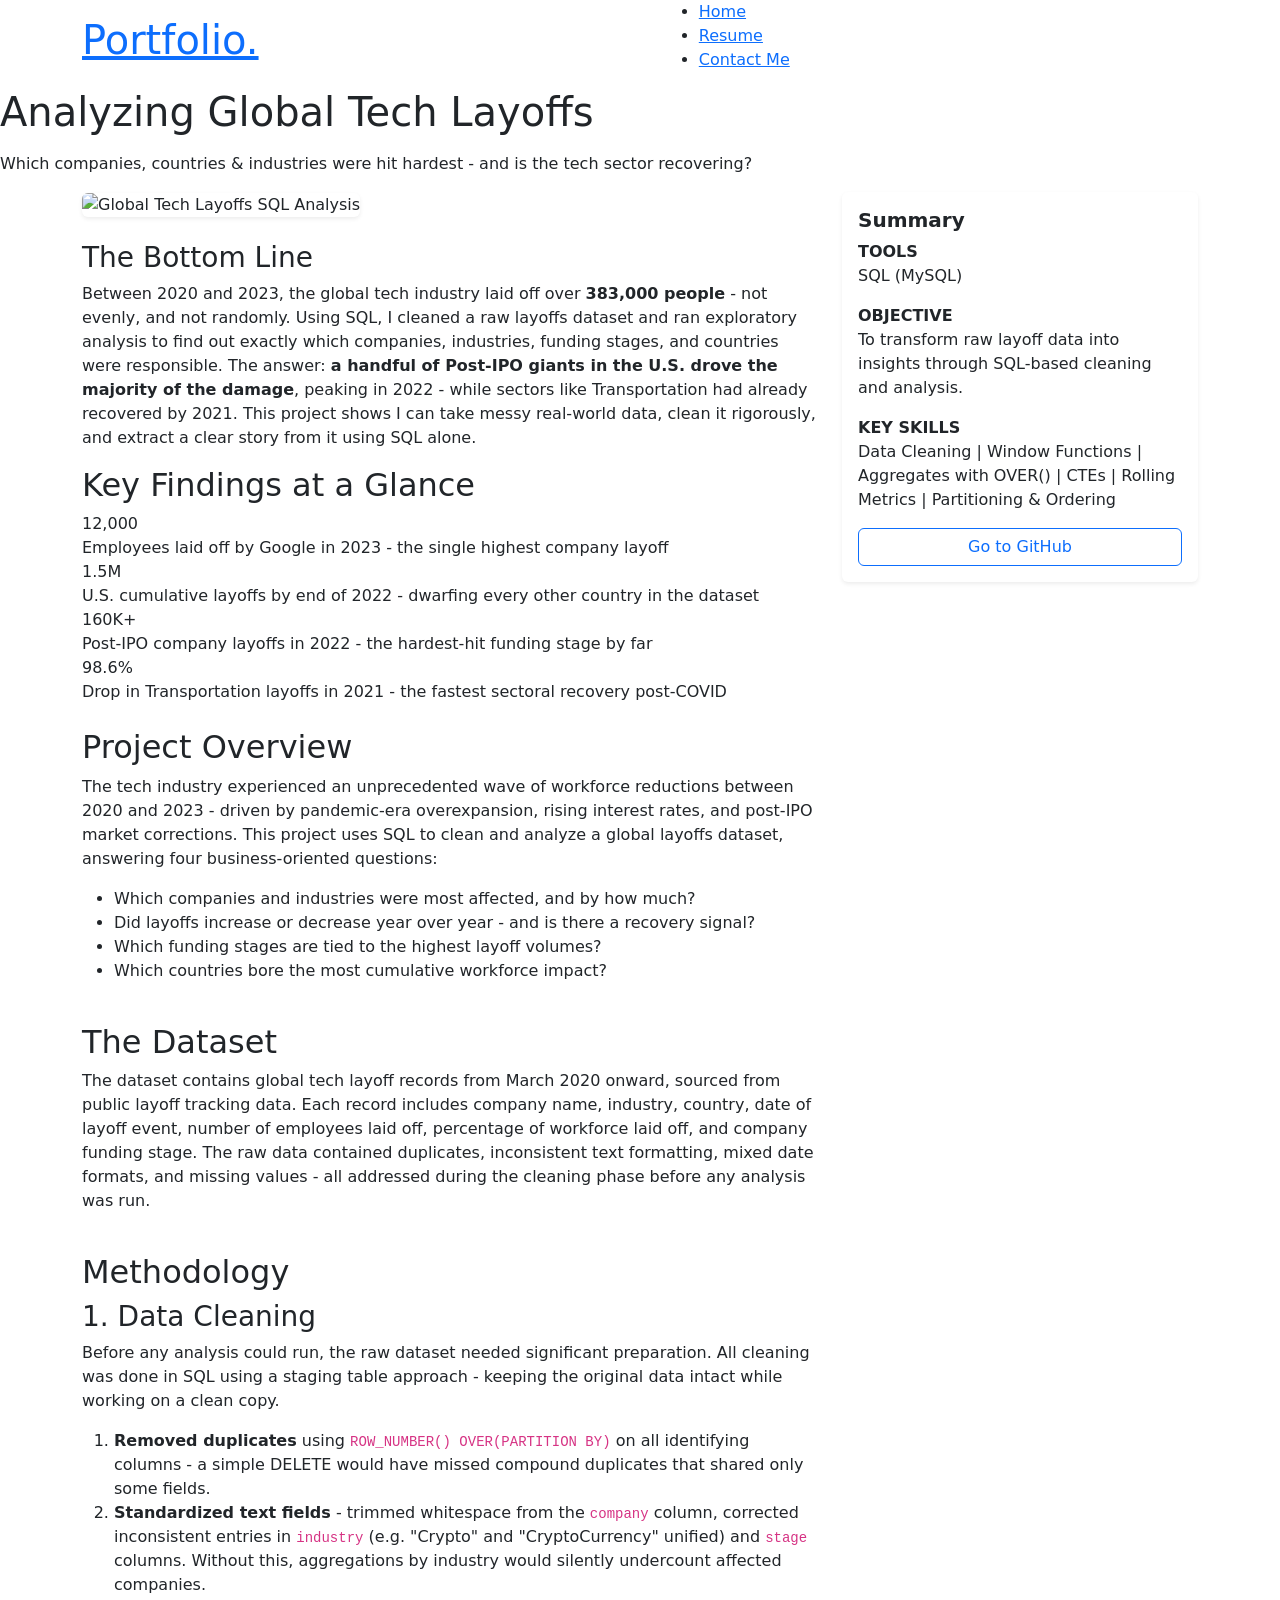
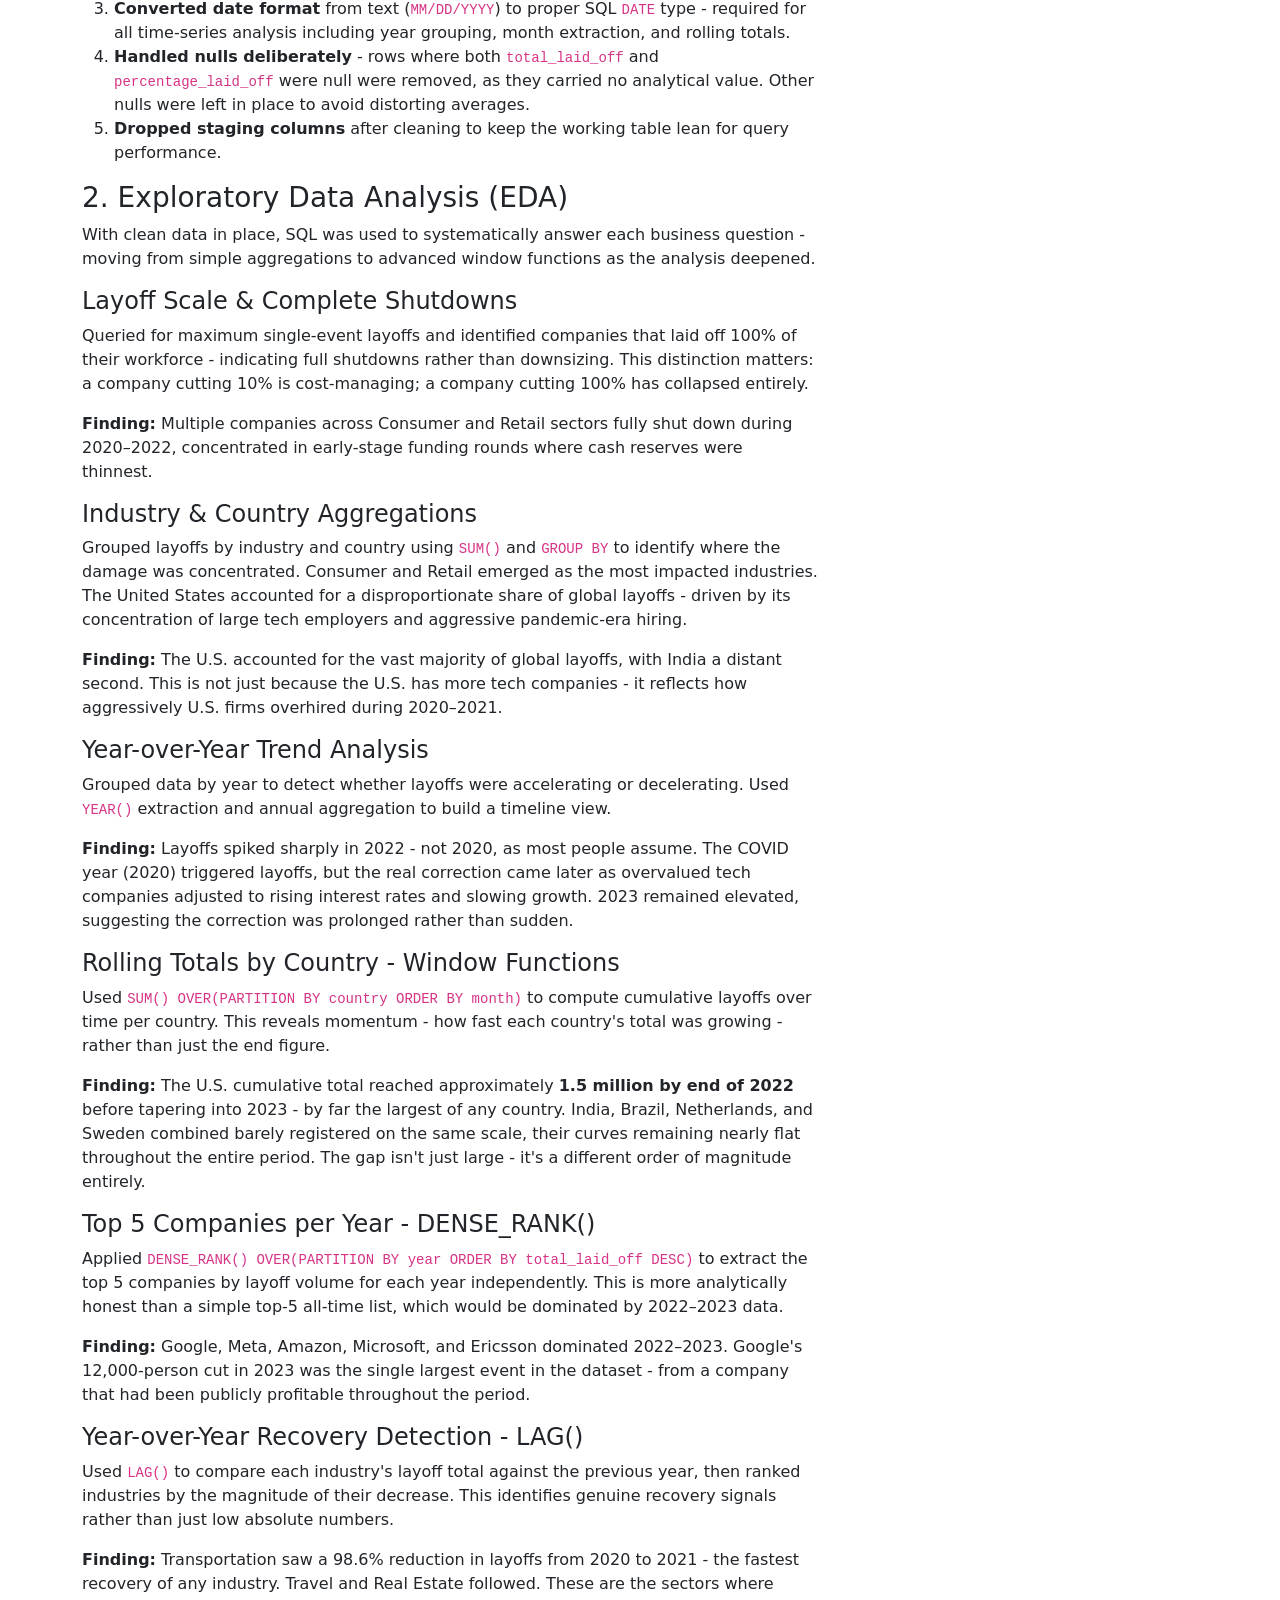
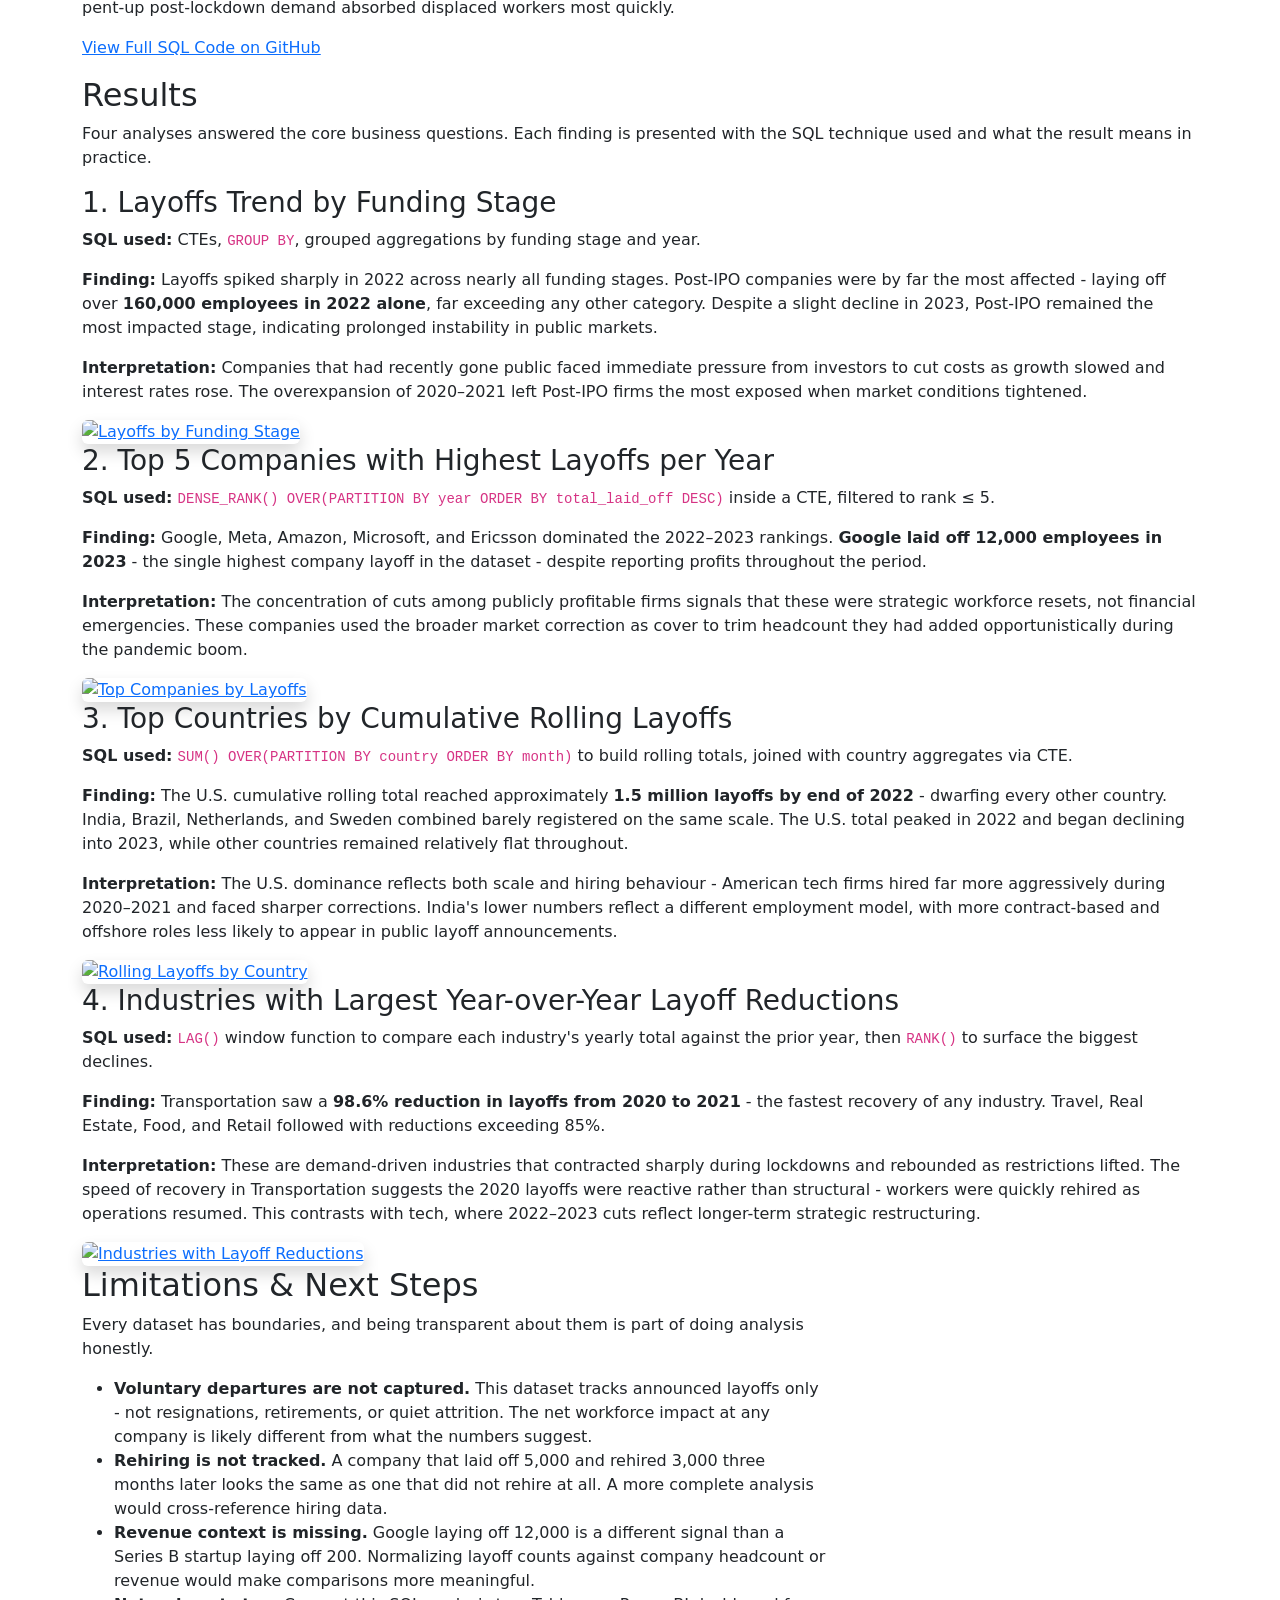
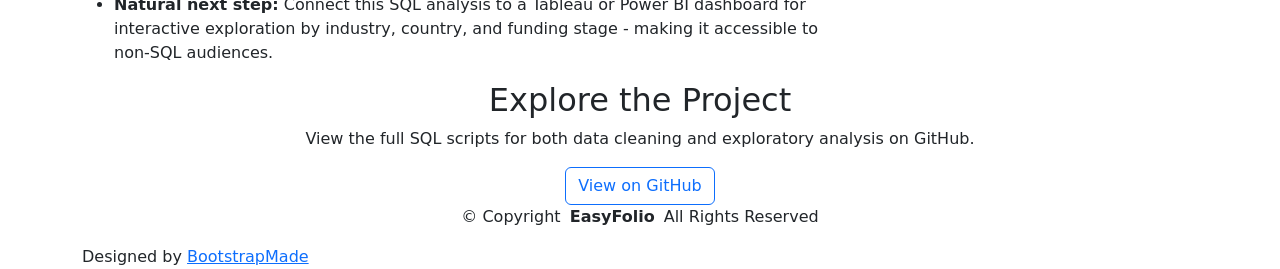
==== commit 63ebc1c9: "Add files via upload" ====
--- a/portfolio-details.html
+++ b/portfolio-details.html
@@ -86,7 +86,7 @@
 
       <div class="title-wrapper">
         <h1>Analyzing Global Tech Layoffs</h1>
-        <p>Data Cleaning & Exploratory Analysis on the Layoffs Dataset</p>
+        <p><p>Which companies, countries & industries were hit hardest - and is the tech sector recovering?</p></p>
       </div>
     </div><!-- End Page Title -->
 
@@ -99,108 +99,138 @@
       <!-- Left column for content -->
       <div class="col-lg-8">
 
+        <!-- Hero Image -->
+        <div class="hero-image mb-4">
+          <img src="assets/img/Rolling_Totals.png" class="img-fluid rounded shadow-sm" alt="Global Tech Layoffs SQL Analysis">
+        </div>
+
+<!-- The Bottom Line -->
+<div class="bottom-line-summary">
+  <h3 class="bottom-line-title">The Bottom Line</h3>
+  <p>
+    Between 2020 and 2023, the global tech industry laid off over <strong>383,000 people</strong> - 
+    not evenly, and not randomly. Using SQL, I cleaned a raw layoffs dataset and ran exploratory 
+    analysis to find out exactly which companies, industries, funding stages, and countries 
+    were responsible. The answer: <strong>a handful of Post-IPO giants in the U.S. drove the majority 
+    of the damage</strong>, peaking in 2022 - while sectors like Transportation had already recovered 
+    by 2021. This project shows I can take messy real-world data, clean it rigorously, and extract 
+    a clear story from it using SQL alone.
+  </p>
+</div>
+
+<!-- Key Findings at a Glance -->
+<section class="key-findings-strip">
+  <h2>Key Findings at a Glance</h2>
+  <div class="findings-grid">
+
+    <div class="finding-card">
+      <div class="finding-number">12,000</div>
+      <div class="finding-label">Employees laid off by Google in 2023 - the single highest company layoff</div>
+    </div>
+
+    <div class="finding-card">
+      <div class="finding-number">1.5M</div>
+      <div class="finding-label">U.S. cumulative layoffs by end of 2022 - dwarfing every other country in the dataset</div>
+    </div>
+
+    <div class="finding-card">
+      <div class="finding-number">160K+</div>
+      <div class="finding-label">Post-IPO company layoffs in 2022 - the hardest-hit funding stage by far</div>
+    </div>
+
+    <div class="finding-card">
+      <div class="finding-number">98.6%</div>
+      <div class="finding-label">Drop in Transportation layoffs in 2021 - the fastest sectoral recovery post-COVID</div>
+    </div>
+
+  </div>
+</section>
+
+        </br>
         <div class="portfolio-description">
-          <h2>Introduction</h2>
+          <h2>Project Overview</h2>
           <p>
-           This project focuses on cleaning and analyzing global tech layoffs data to uncover key trends, patterns, and insights. 
-           Using structured SQL queries, the dataset was cleaned for consistency and completeness, followed by exploratory analysis 
-           to identify industry impacts, country-wise layoffs, and company-specific events. The findings aim to support data-driven 
-           understanding of workforce shifts and broader economic impacts.
+            The tech industry experienced an unprecedented wave of workforce reductions between 2020 and 2023 - driven by pandemic-era overexpansion, rising interest rates, and post-IPO market corrections. This project uses SQL to clean and analyze a global layoffs dataset, answering four business-oriented questions:
           </p>
-
-        </br>
-        </br>
-
-          <h2>The DataSet</h2>
+          <ul>
+            <li>Which companies and industries were most affected, and by how much?</li>
+            <li>Did layoffs increase or decrease year over year - and is there a recovery signal?</li>
+            <li>Which funding stages are tied to the highest layoff volumes?</li>
+            <li>Which countries bore the most cumulative workforce impact?</li>
+          </ul>
+
+          <br>
+
+          <h2>The Dataset</h2>
           <p>
-          This project uses a dataset containing global tech layoff records from 2020 
-          onward, with details such as company name, industry, location, date, number of 
-          employees laid off, and company stage. The raw data was cleaned and prepared to 
-          ensure consistency and accuracy before analysis.
+            The dataset contains global tech layoff records from March 2020 onward, sourced from public layoff tracking data. Each record includes company name, industry, country, date of layoff event, number of employees laid off, percentage of workforce laid off, and company funding stage. The raw data contained duplicates, inconsistent text formatting, mixed date formats, and missing values - all addressed during the cleaning phase before any analysis was run.
           </p>
-  
-
-          </br>
-          </br>
+
+          <br>
+          
 
           <h2>Methodology</h2>
           <h3>1. Data Cleaning</h3>
-          <p>Performed thorough data cleaning using SQL queries to prepare the dataset for analysis.
+          <p>
+            Before any analysis could run, the raw dataset needed significant preparation. All cleaning was done in SQL using a staging table approach - keeping the original data intact while working on a clean copy.
           </p>
-          <section id = "data-cleaning">
-        
-          <ol>
-    <li>Removed duplicate records to maintain data integrity.</li>
-    <li>Standardized text fields, including:
-      <ul>
-        <li>Trimming extra spaces in the <code>company</code> column.</li>
-        <li>Correcting inconsistent entries in the <code>industry</code> and <code>stage</code> columns.</li>
-      </ul>
-    </li>
-    <li>Converted date columns from text format to proper <code>DATE</code> format for accurate time-based analysis.</li>
-    <li>Handled missing or blank values to prevent skewed insights.</li>
-    <li>Dropped unnecessary columns to enhance query performance and reduce memory usage.</li>
-  </ol>
-        
-</section>
-
-
-<section class="eda-section">
+          <section id="data-cleaning">
+            <ol>
+              <li><strong>Removed duplicates</strong> using <code>ROW_NUMBER() OVER(PARTITION BY)</code> on all identifying columns - a simple DELETE would have missed compound duplicates that shared only some fields.</li>
+              <li><strong>Standardized text fields</strong> - trimmed whitespace from the <code>company</code> column, corrected inconsistent entries in <code>industry</code> (e.g. "Crypto" and "CryptoCurrency" unified) and <code>stage</code> columns. Without this, aggregations by industry would silently undercount affected companies.</li>
+              <li><strong>Converted date format</strong> from text (<code>MM/DD/YYYY</code>) to proper SQL <code>DATE</code> type - required for all time-series analysis including year grouping, month extraction, and rolling totals.</li>
+              <li><strong>Handled nulls deliberately</strong> - rows where both <code>total_laid_off</code> and <code>percentage_laid_off</code> were null were removed, as they carried no analytical value. Other nulls were left in place to avoid distorting averages.</li>
+              <li><strong>Dropped staging columns</strong> after cleaning to keep the working table lean for query performance.</li>
+            </ol>
+          </section>
+
+          <section class="eda-section">
   <h3>2. Exploratory Data Analysis (EDA)</h3>
   <p>
-   Analyzed global layoff trends using SQL to uncover patterns by industry, company, country, and time periods.
+    With clean data in place, SQL was used to systematically answer each business question - moving from simple aggregations to advanced window functions as the analysis deepened.
   </p>
 
-  <h4> Key Insights Uncovered</h4>
-  <ul>
-  <li>
-    <strong>Highest Layoff Events:</strong> Identified the company with the <em>highest single-day layoff</em> and the <em>month/year with the largest total layoffs globally</em>. Also found companies that laid off 100% of their workforce, indicating complete shutdowns.
-  </li>
-  <li>
-    <strong>Company, Industry & Country Trends:</strong> Aggregated layoffs by <em>company, industry, and country</em>. Revealed that Consumer and Retail industries were among the most impacted.
-  </li>
-  <li>
-    <strong>Year-wise Trends:</strong> Grouped data by <em>year</em> to detect spikes in layoffs, especially during <em>COVID-19</em> and other downturns.
-  </li>
-</ul>
-
-<h4> Advanced Analysis with Window Functions</h4>
-<ul>
-  <li><strong>Rolling Totals by Country:</strong> Used <code>SUM() OVER()</code> to compute monthly cumulative layoffs for each country.</li>
-  <li><strong>Ranking by Layoff Severity:</strong> Applied <code>DENSE_RANK()</code> to extract top 5 companies per year with the most layoffs.</li>
-  <li><strong>Cumulative Layoffs by Industry:</strong> Used <code>SUM() OVER(PARTITION BY industry ORDER BY year)</code> to track layoff accumulation over time.</li>
-  <li><strong>Layoff Duration Analysis:</strong> Calculated duration in days between the first and last layoff per company using <code>DATEDIFF()</code>.</li>
-  <li><strong>Year-over-Year Decrease Detection:</strong> Employed <code>LAG()</code> to detect industries showing reduced layoffs over time.</li>
-</ul>
-
-<h4> Business-Oriented Questions Answered</h4>
-<ul>
-  <li>Which companies and industries were most affected?</li>
-  <li>Are layoffs increasing or decreasing by year?</li>
-  <li>Which funding stages are tied to higher layoffs?</li>
-  <li>Are there signs of recovery in any industries?</li>
-</ul>
-
-<h4> Tools & Concepts Applied</h4>
-<ul>
-  <li><strong>SQL Concepts:</strong> Aggregations (<code>SUM()</code>, <code>AVG()</code>, <code>ROUND()</code>, <code>GROUP BY</code>, <code>ORDER BY</code>), CTEs, Joins, Temporal Functions (<code>YEAR()</code>, <code>SUBSTRING()</code>, <code>DATEDIFF()</code>), Window Functions (<code>ROW_NUMBER()</code>, <code>RANK()</code>, <code>DENSE_RANK()</code>, <code>LAG()</code>, <code>SUM() OVER()</code>)</li>
-  <li><strong>Business Thinking:</strong> Trend detection, severity analysis, industry performance comparison</li>
-  <li><strong>Database:</strong> <code>layoffs_staging2</code> (cleaned and standardized)</li>
-</ul>
+  <div class="insight-block">
+    <h4>Layoff Scale & Complete Shutdowns</h4>
+    <p>Queried for maximum single-event layoffs and identified companies that laid off 100% of their workforce - indicating full shutdowns rather than downsizing. This distinction matters: a company cutting 10% is cost-managing; a company cutting 100% has collapsed entirely.</p>
+    <p><strong>Finding:</strong> Multiple companies across Consumer and Retail sectors fully shut down during 2020–2022, concentrated in early-stage funding rounds where cash reserves were thinnest.</p>
+  </div>
+
+  <div class="insight-block">
+    <h4>Industry & Country Aggregations</h4>
+    <p>Grouped layoffs by industry and country using <code>SUM()</code> and <code>GROUP BY</code> to identify where the damage was concentrated. Consumer and Retail emerged as the most impacted industries. The United States accounted for a disproportionate share of global layoffs - driven by its concentration of large tech employers and aggressive pandemic-era hiring.</p>
+    <p><strong>Finding:</strong> The U.S. accounted for the vast majority of global layoffs, with India a distant second. This is not just because the U.S. has more tech companies - it reflects how aggressively U.S. firms overhired during 2020–2021.</p>
+  </div>
+
+  <div class="insight-block">
+    <h4>Year-over-Year Trend Analysis</h4>
+    <p>Grouped data by year to detect whether layoffs were accelerating or decelerating. Used <code>YEAR()</code> extraction and annual aggregation to build a timeline view.</p>
+    <p><strong>Finding:</strong> Layoffs spiked sharply in 2022 - not 2020, as most people assume. The COVID year (2020) triggered layoffs, but the real correction came later as overvalued tech companies adjusted to rising interest rates and slowing growth. 2023 remained elevated, suggesting the correction was prolonged rather than sudden.</p>
+  </div>
+
+  <div class="insight-block">
+    <h4>Rolling Totals by Country - Window Functions</h4>
+    <p>Used <code>SUM() OVER(PARTITION BY country ORDER BY month)</code> to compute cumulative layoffs over time per country. This reveals momentum - how fast each country's total was growing - rather than just the end figure.</p>
+    <p><strong>Finding:</strong> The U.S. cumulative total reached approximately <strong>1.5 million by end of 2022</strong> before tapering into 2023 - by far the largest of any country. India, Brazil, Netherlands, and Sweden combined barely registered on the same scale, their curves remaining nearly flat throughout the entire period. The gap isn't just large - it's a different order of magnitude entirely.</p>
+  </div>
+
+  <div class="insight-block">
+    <h4>Top 5 Companies per Year - DENSE_RANK()</h4>
+    <p>Applied <code>DENSE_RANK() OVER(PARTITION BY year ORDER BY total_laid_off DESC)</code> to extract the top 5 companies by layoff volume for each year independently. This is more analytically honest than a simple top-5 all-time list, which would be dominated by 2022–2023 data.</p>
+    <p><strong>Finding:</strong> Google, Meta, Amazon, Microsoft, and Ericsson dominated 2022–2023. Google's 12,000-person cut in 2023 was the single largest event in the dataset - from a company that had been publicly profitable throughout the period.</p>
+  </div>
+
+  <div class="insight-block">
+    <h4>Year-over-Year Recovery Detection - LAG()</h4>
+    <p>Used <code>LAG()</code> to compare each industry's layoff total against the previous year, then ranked industries by the magnitude of their decrease. This identifies genuine recovery signals rather than just low absolute numbers.</p>
+    <p><strong>Finding:</strong> Transportation saw a 98.6% reduction in layoffs from 2020 to 2021 - the fastest recovery of any industry. Travel and Real Estate followed. These are the sectors where pent-up post-lockdown demand absorbed displaced workers most quickly.</p>
+  </div>
 
   <p class="github-link">
-     <a href= "https://github.com/SurbhiParmar01/SQL_Projects" target="_blank" rel="noopener">View Full SQL Code on GitHub</a>
-  </p> 
-
-
- 
-
-
-  
-</section>
-
-
-      
+    <a href="https://github.com/SurbhiParmar01/SQL_Projects" target="_blank" rel="noopener">View Full SQL Code on GitHub</a>
+  </p>
+
+</section>
         </div>
 
       </div> <!-- End Left Column -->
@@ -213,7 +243,7 @@
             <h5 class="card-title"><b>Summary</b></h5>
             <p><strong>TOOLS</strong><br>SQL (MySQL)</p>
             <p><strong>OBJECTIVE</strong><br>To transform raw layoff data into insights through SQL-based cleaning and analysis.</p>
-            <p><strong>KEY SKILLS</strong><br>Data Cleaning · Window Functions  · Aggregates with OVER() · CTEs · Rolling Metrics · Partitioning & Ordering </p>
+            <p><strong>KEY SKILLS</strong><br>Data Cleaning | Window Functions  | Aggregates with OVER() | CTEs | Rolling Metrics | Partitioning & Ordering </p>
                 <!-- <p><strong>Data Stages:</strong></p>
                   <ul class="ps-3 mb-3">
                     <li>Data Collection</li>
@@ -236,131 +266,89 @@
 
 </section><!-- /Portfolio Details Section -->
 
-
-
-
-<!-- Results section -->
-
-
-<section id="results" class="results section-bg py-4">
+  <section id="results" class="results-section">
   <div class="container" data-aos="fade-up">
-    <div class="section-title results-title text-center">
-      
-      <p>Results</p>
-    </div>
-  <div id="resultsCarousel" class="carousel slide">
-  <div class="carousel-inner text-center">
-
-    <!-- Card 2 -->
-    <div class="carousel-item">
-      <div class="d-flex justify-content-center">
-        <div class="result-card">
-          <h4>Industries with Largest Year-over-Year Layoff Reductions</h4>
-          <p>Analyzed global layoffs data to identify industries with the most significant decrease in layoffs compared to the previous year, using CTEs and Window Functions like LAG() and RANK().</p>
-          <ul>
-            <li><strong>Industries:</strong> Transportation, Travel, Real Estate, Food, Retail</li>
-            <li><strong>Year:</strong> 2021-2023</li>
-            <li><strong>Trend Insight:</strong> Industries like Transportation, Travel, and Real Estate showed significant recovery, with layoffs dropping by over 85% compared to the previous year. This indicates a sector-specific rebound, likely driven by the return of demand post-pandemic.</li>
-            <li><strong>Insight:</strong> Transportation had the most dramatic recovery, with a 98.6% reduction in layoffs in 2021 compared to 2020.</li>
-            <li><strong>Interpretation:</strong>Economic uncertainty and overhiring during the pandemic may have led to aggressive workforce reductions.</li>
-          </ul>
-          <a href="assets/img/Layoffs_Reduction.png" target="_blank">
-            <img src="assets/img/Layoffs_Reduction.png" alt="Max Layoffs Chart" class="img-fluid rounded shadow">
-          </a>
-        </div>
-      </div>
-    </div>
-
-    
-
-    <!-- Card 3 -->
-
-    <div class="carousel-item">
-      <div class="d-flex justify-content-center">
-        <div class="result-card">
-          <h4>Top Countries with Highest Rolling Layoffs</h4>
-          <p>Analyzed global layoffs dataset to examine which countries experienced the highest cumulative layoffs across the post-pandemic period, using JOINS,CTEs, and Window Functions OVER().</p>
-          <ul>
-            <li><strong>Countries:</strong> United States, India, Brazil, Netherlands, Sweden </li>
-            <li><strong>Years Analyzed:</strong> 2020 - 2023</li>
-            <li><strong>Trend Insight:</strong> The peak in rolling layoffs occurred in 2022, with the United States dominating the global total, followed by India. While most countries saw layoffs taper off in 2023, the U.S. still reported over 740K layoffs that year.</li>
-            <li><strong>Insight:</strong> The United States experienced over 1.17 million layoffs in 2022 alone — nearly 10x more than India, the second-highest.</li>
-            <li><strong>Interpretation:</strong> Post-pandemic correction in the tech and startup ecosystem, combined with global inflation and interest rate hikes, likely triggered mass layoffs across multiple sectors — especially in the U.S., where overexpansion and hiring surges during the pandemic were most aggressive.</li>
-          </ul>
-          <a href="assets/img/Rolling_Totals.png" target="_blank">
-            <img src="assets/img/Rolling_Totals.png" alt="Layoffs by Country" class="img-fluid rounded shadow">
-          </a>
-        </div>
-      </div>
-    </div>
-
-
-    <!-- Card 4 -->
-    <div class="carousel-item">
-      <div class="d-flex justify-content-center">
-        <div class="result-card">
-          <h4>Top 5 Companies with Highest Layoffs</h4>
-          <p>Analyzed global layoffs dataset to identify the companies with the most significant number of layoffs in a single year.</p>
-          <ul>
-            <li><strong>Companies:</strong>  Google, Meta, Amazon, Microsoft, Ericsson</li>
-            <li><strong>Year:</strong> 2022 - 2023</li>
-            <li><strong>Trend Insight:</strong> Majority of layoffs were concentrated in 2023, signaling a peak in post-pandemic tech downsizing.</li>
-            <li><strong>Insight:</strong> Google laid off 12,000 employees in 2023 - the highest among all.</li>
-            <li><strong>Interpretation:</strong> The concentration of layoffs in 2023 among top tech firms suggests cost-cutting measures in response to slower growth. These companies may have adjusted workforce sizes to align with post-pandemic market demand.</li>
-          </ul>
-          <a href="assets/img/Max_Layoffs.png" target="_blank">
-            <img src="assets/img/Max_Layoffs.png" alt="Layoffs by Country" class="img-fluid rounded shadow">
-          </a>
-        </div>
-      </div>
-    </div>
-
-     <!-- Card 1 -->
-
-    <div class="carousel-item active">
-      <div class="d-flex justify-content-center">
-        <div class="result-card">
-          <h4>Layoffs Trend by Funding Stages</h4>
-          <p>Analyzed a global layoffs dataset using CTEs and Grouped Aggregations to explore how layoffs varied across companies at different funding stages over time.</p>
-          <ul>
-            <li><strong>Funding Stages:</strong> Post-IPO, Unknown, Series C, Series D, Acquired, Others </li>
-            <li><strong>Years Analyzed:</strong> 2020 - 2023</li>
-            <li><strong>Trend Insight:</strong> Layoffs spiked sharply in 2022 across nearly all funding stages, with Post-IPO companies seeing the most significant surge, followed by those in Unknown category and Series C.</li>
-            <li><strong>Insight:</strong> Post-IPO companies laid off over 160K employees in 2022 - far exceeding any other category. Despite a slight decline in 2023, this stage remained the most affected, indicating prolonged instability in public markets.</li>
-            <li><strong>Interpretation:</strong> The spike in layoffs in 2022 suggests a correction period post-pandemic, with investors tightening funding and companies - especially those at later funding stages - adjusting rapidly to changing market dynamics, rising costs, and overexpansion during 2020–2021.</li>
-          </ul>
-          <a href="assets/img/Funding_Stages.png" target="_blank">
-            <img src="assets/img/Funding_Stages.png" alt="Layoffs by Country" class="img-fluid rounded shadow">
-          </a>
-        </div>
-      </div>
-    </div>
-
-
-
-  </div>
-
-  <!-- Custom styled carousel controls -->
-  <button class="carousel-control-prev" type="button" data-bs-target="#resultsCarousel" data-bs-slide="prev">
-    <span class="carousel-custom-icon bg-orange text-white">&larr;</span>
-  </button>
-
-  <button class="carousel-control-next" type="button" data-bs-target="#resultsCarousel" data-bs-slide="next">
-    <span class="carousel-custom-icon bg-orange text-white">&rarr;</span>
-  </button>
-</div>
-
-</section>
-
-
-
-
-
-
-
-
-
-
+
+    <h2>Results</h2>
+    <p class="results-intro">Four analyses answered the core business questions. Each finding is presented with the SQL technique used and what the result means in practice.</p>
+
+    <!-- Result 1 -->
+    <div class="insight-block">
+      <h3>1. Layoffs Trend by Funding Stage</h3>
+      <p><strong>SQL used:</strong> CTEs, <code>GROUP BY</code>, grouped aggregations by funding stage and year.</p>
+      <p><strong>Finding:</strong> Layoffs spiked sharply in 2022 across nearly all funding stages. Post-IPO companies were by far the most affected - laying off over <strong>160,000 employees in 2022 alone</strong>, far exceeding any other category. Despite a slight decline in 2023, Post-IPO remained the most impacted stage, indicating prolonged instability in public markets.</p>
+      <p><strong>Interpretation:</strong> Companies that had recently gone public faced immediate pressure from investors to cut costs as growth slowed and interest rates rose. The overexpansion of 2020–2021 left Post-IPO firms the most exposed when market conditions tightened.</p>
+      <a href="assets/img/Funding_Stages.png" target="_blank">
+        <img src="assets/img/Funding_Stages.png" alt="Layoffs by Funding Stage" class="img-fluid rounded shadow result-img">
+      </a>
+    </div>
+
+    <!-- Result 2 -->
+    <div class="insight-block">
+      <h3>2. Top 5 Companies with Highest Layoffs per Year</h3>
+      <p><strong>SQL used:</strong> <code>DENSE_RANK() OVER(PARTITION BY year ORDER BY total_laid_off DESC)</code> inside a CTE, filtered to rank ≤ 5.</p>
+      <p><strong>Finding:</strong> Google, Meta, Amazon, Microsoft, and Ericsson dominated the 2022–2023 rankings. <strong>Google laid off 12,000 employees in 2023</strong> - the single highest company layoff in the dataset - despite reporting profits throughout the period.</p>
+      <p><strong>Interpretation:</strong> The concentration of cuts among publicly profitable firms signals that these were strategic workforce resets, not financial emergencies. These companies used the broader market correction as cover to trim headcount they had added opportunistically during the pandemic boom.</p>
+      <a href="assets/img/Max_Layoffs.png" target="_blank">
+        <img src="assets/img/Max_Layoffs.png" alt="Top Companies by Layoffs" class="img-fluid rounded shadow result-img">
+      </a>
+    </div>
+
+    <!-- Result 3 -->
+    <div class="insight-block">
+      <h3>3. Top Countries by Cumulative Rolling Layoffs</h3>
+      <p><strong>SQL used:</strong> <code>SUM() OVER(PARTITION BY country ORDER BY month)</code> to build rolling totals, joined with country aggregates via CTE.</p>
+      <p><strong>Finding:</strong> The U.S. cumulative rolling total reached approximately <strong>1.5 million layoffs by end of 2022</strong> - dwarfing every other country. India, Brazil, Netherlands, and Sweden combined barely registered on the same scale. The U.S. total peaked in 2022 and began declining into 2023, while other countries remained relatively flat throughout.</p>
+      <p><strong>Interpretation:</strong> The U.S. dominance reflects both scale and hiring behaviour - American tech firms hired far more aggressively during 2020–2021 and faced sharper corrections. India's lower numbers reflect a different employment model, with more contract-based and offshore roles less likely to appear in public layoff announcements.</p>
+      <a href="assets/img/Rolling_Totals.png" target="_blank">
+        <img src="assets/img/Rolling_Totals.png" alt="Rolling Layoffs by Country" class="img-fluid rounded shadow result-img">
+      </a>
+    </div>
+
+    <!-- Result 4 -->
+    <div class="insight-block">
+      <h3>4. Industries with Largest Year-over-Year Layoff Reductions</h3>
+      <p><strong>SQL used:</strong> <code>LAG()</code> window function to compare each industry's yearly total against the prior year, then <code>RANK()</code> to surface the biggest declines.</p>
+      <p><strong>Finding:</strong> Transportation saw a <strong>98.6% reduction in layoffs from 2020 to 2021</strong> - the fastest recovery of any industry. Travel, Real Estate, Food, and Retail followed with reductions exceeding 85%.</p>
+      <p><strong>Interpretation:</strong> These are demand-driven industries that contracted sharply during lockdowns and rebounded as restrictions lifted. The speed of recovery in Transportation suggests the 2020 layoffs were reactive rather than structural - workers were quickly rehired as operations resumed. This contrasts with tech, where 2022–2023 cuts reflect longer-term strategic restructuring.</p>
+      <a href="assets/img/Layoffs_Reduction.png" target="_blank">
+        <img src="assets/img/Layoffs_Reduction.png" alt="Industries with Layoff Reductions" class="img-fluid rounded shadow result-img">
+      </a>
+    </div>
+
+  </div>
+</section>
+
+
+<!-- Limitations & Next Steps -->
+<section class="limitations-section">
+  <div class="container">
+    <div class="col-lg-8">
+      <h2>Limitations & Next Steps</h2>
+      <p>
+        Every dataset has boundaries, and being transparent about them is part of doing analysis honestly.
+      </p>
+      <ul>
+        <li><strong>Voluntary departures are not captured.</strong> This dataset tracks announced layoffs only - not resignations, retirements, or quiet attrition. The net workforce impact at any company is likely different from what the numbers suggest.</li>
+        <li><strong>Rehiring is not tracked.</strong> A company that laid off 5,000 and rehired 3,000 three months later looks the same as one that did not rehire at all. A more complete analysis would cross-reference hiring data.</li>
+        <li><strong>Revenue context is missing.</strong> Google laying off 12,000 is a different signal than a Series B startup laying off 200. Normalizing layoff counts against company headcount or revenue would make comparisons more meaningful.</li>
+        <li><strong>Natural next step:</strong> Connect this SQL analysis to a Tableau or Power BI dashboard for interactive exploration by industry, country, and funding stage - making it accessible to non-SQL audiences.</li>
+      </ul>
+    </div>
+  </div>
+</section>
+
+
+<!-- CTA -->
+<section class="cta-section text-center">
+  <h2>Explore the Project</h2>
+  <p>View the full SQL scripts for both data cleaning and exploratory analysis on GitHub.</p>
+  <div class="cta-buttons mt-3">
+    <a href="https://github.com/SurbhiParmar01/SQL_Projects" target="_blank" class="btn btn-outline-primary">
+      <i class="bi bi-github"></i> View on GitHub
+    </a>
+  </div>
+</section>
 
   </main>
 
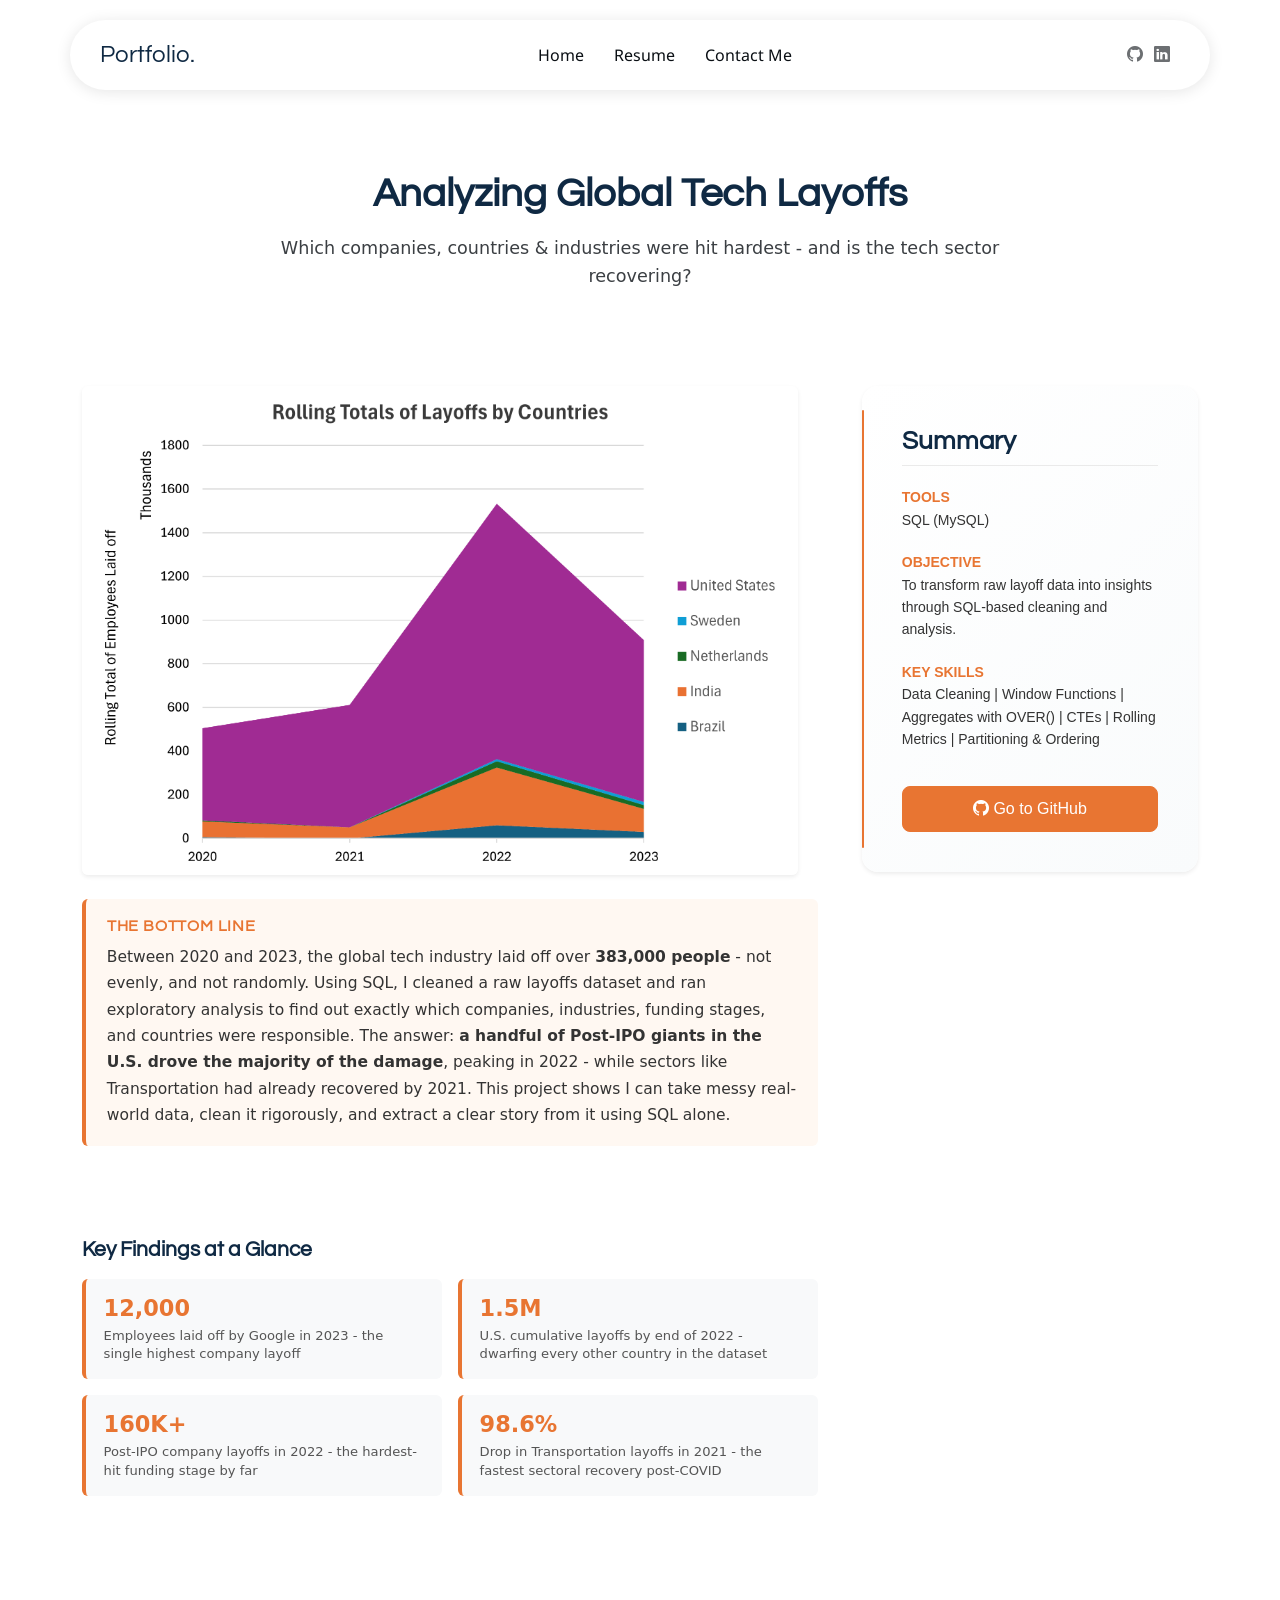
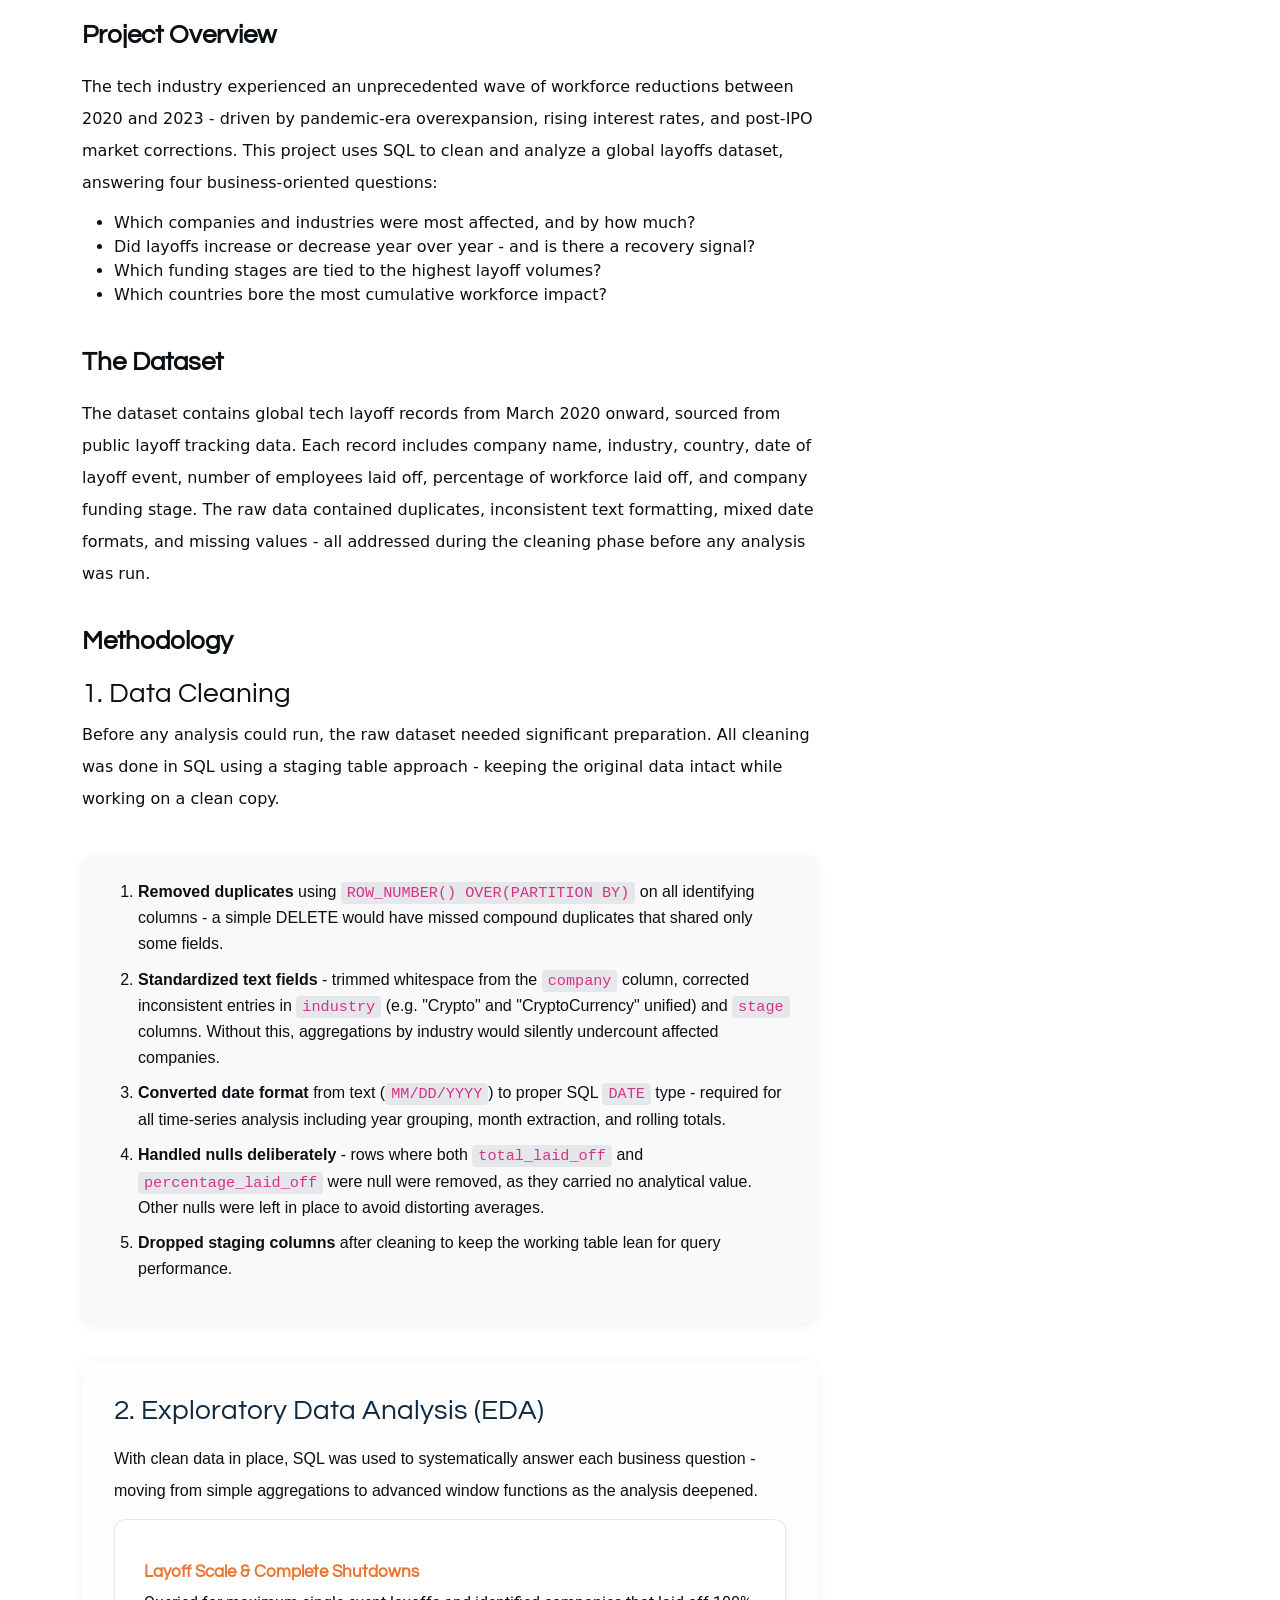
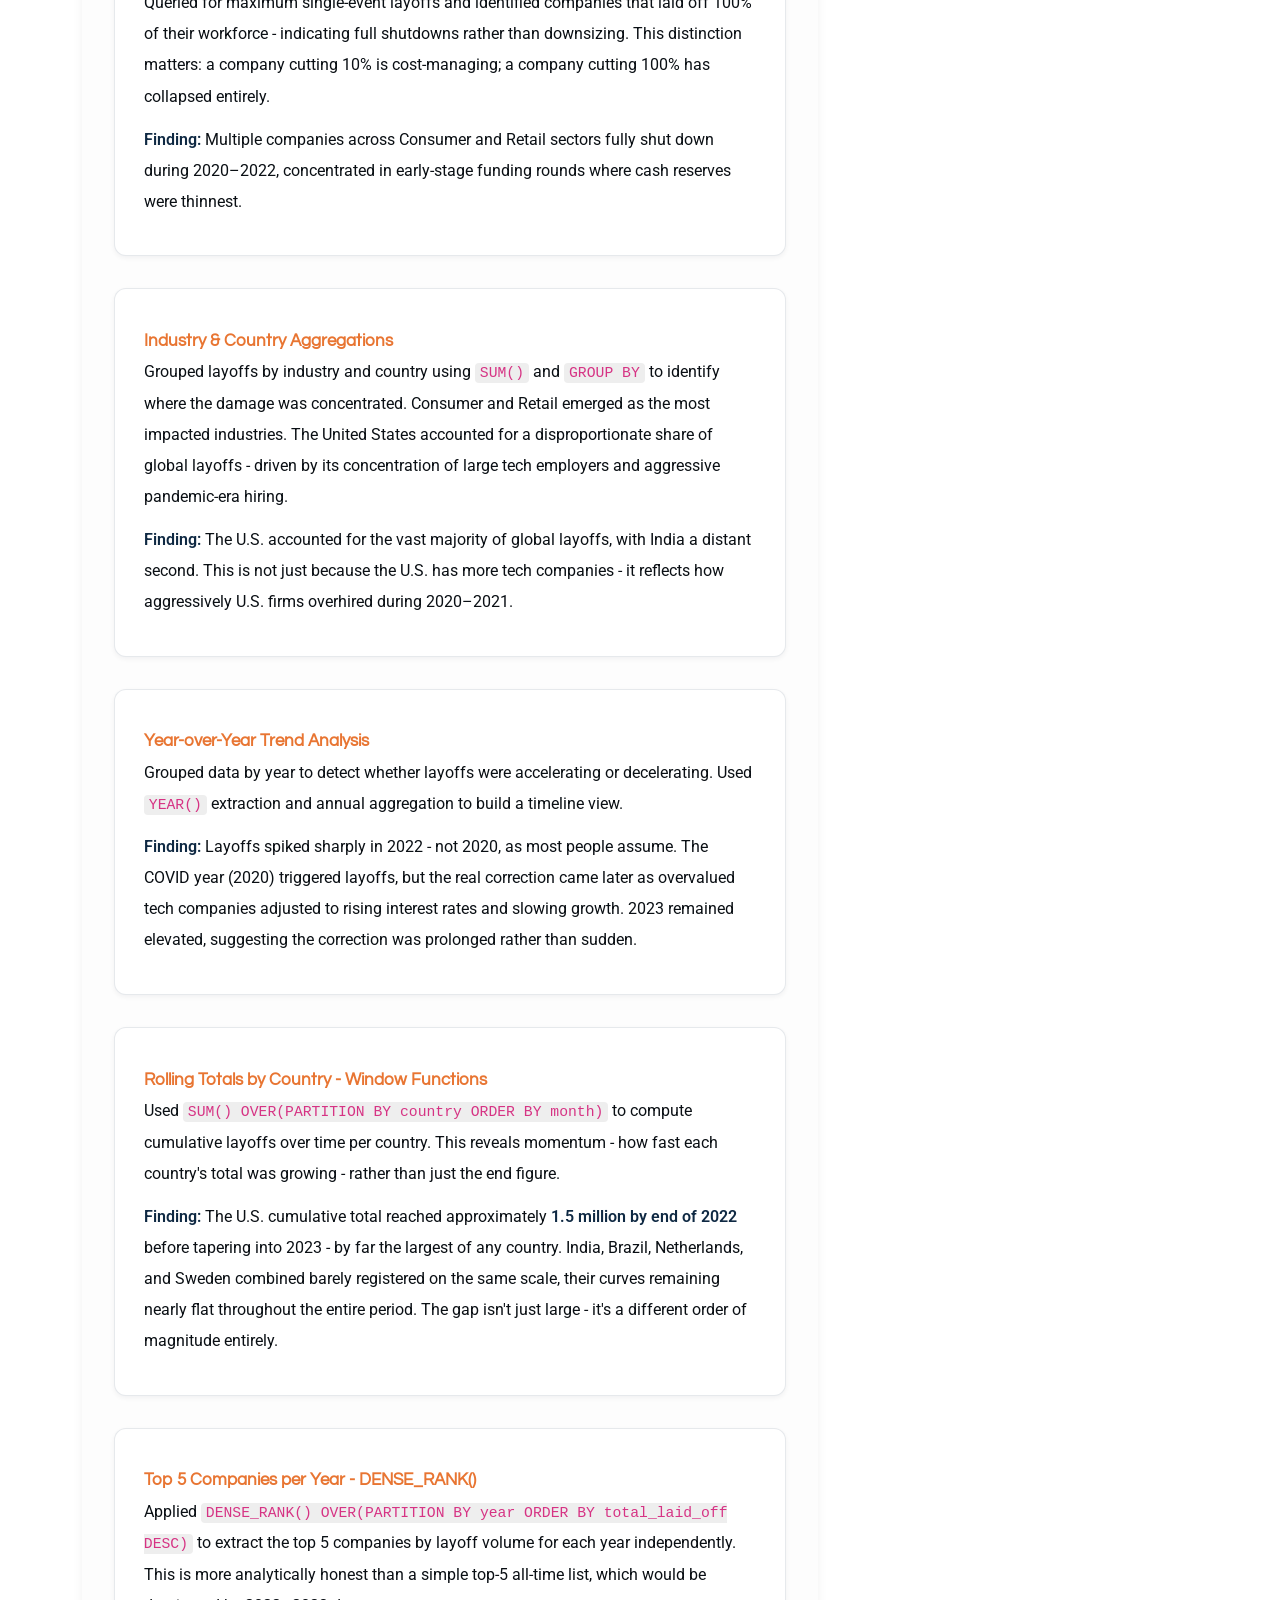
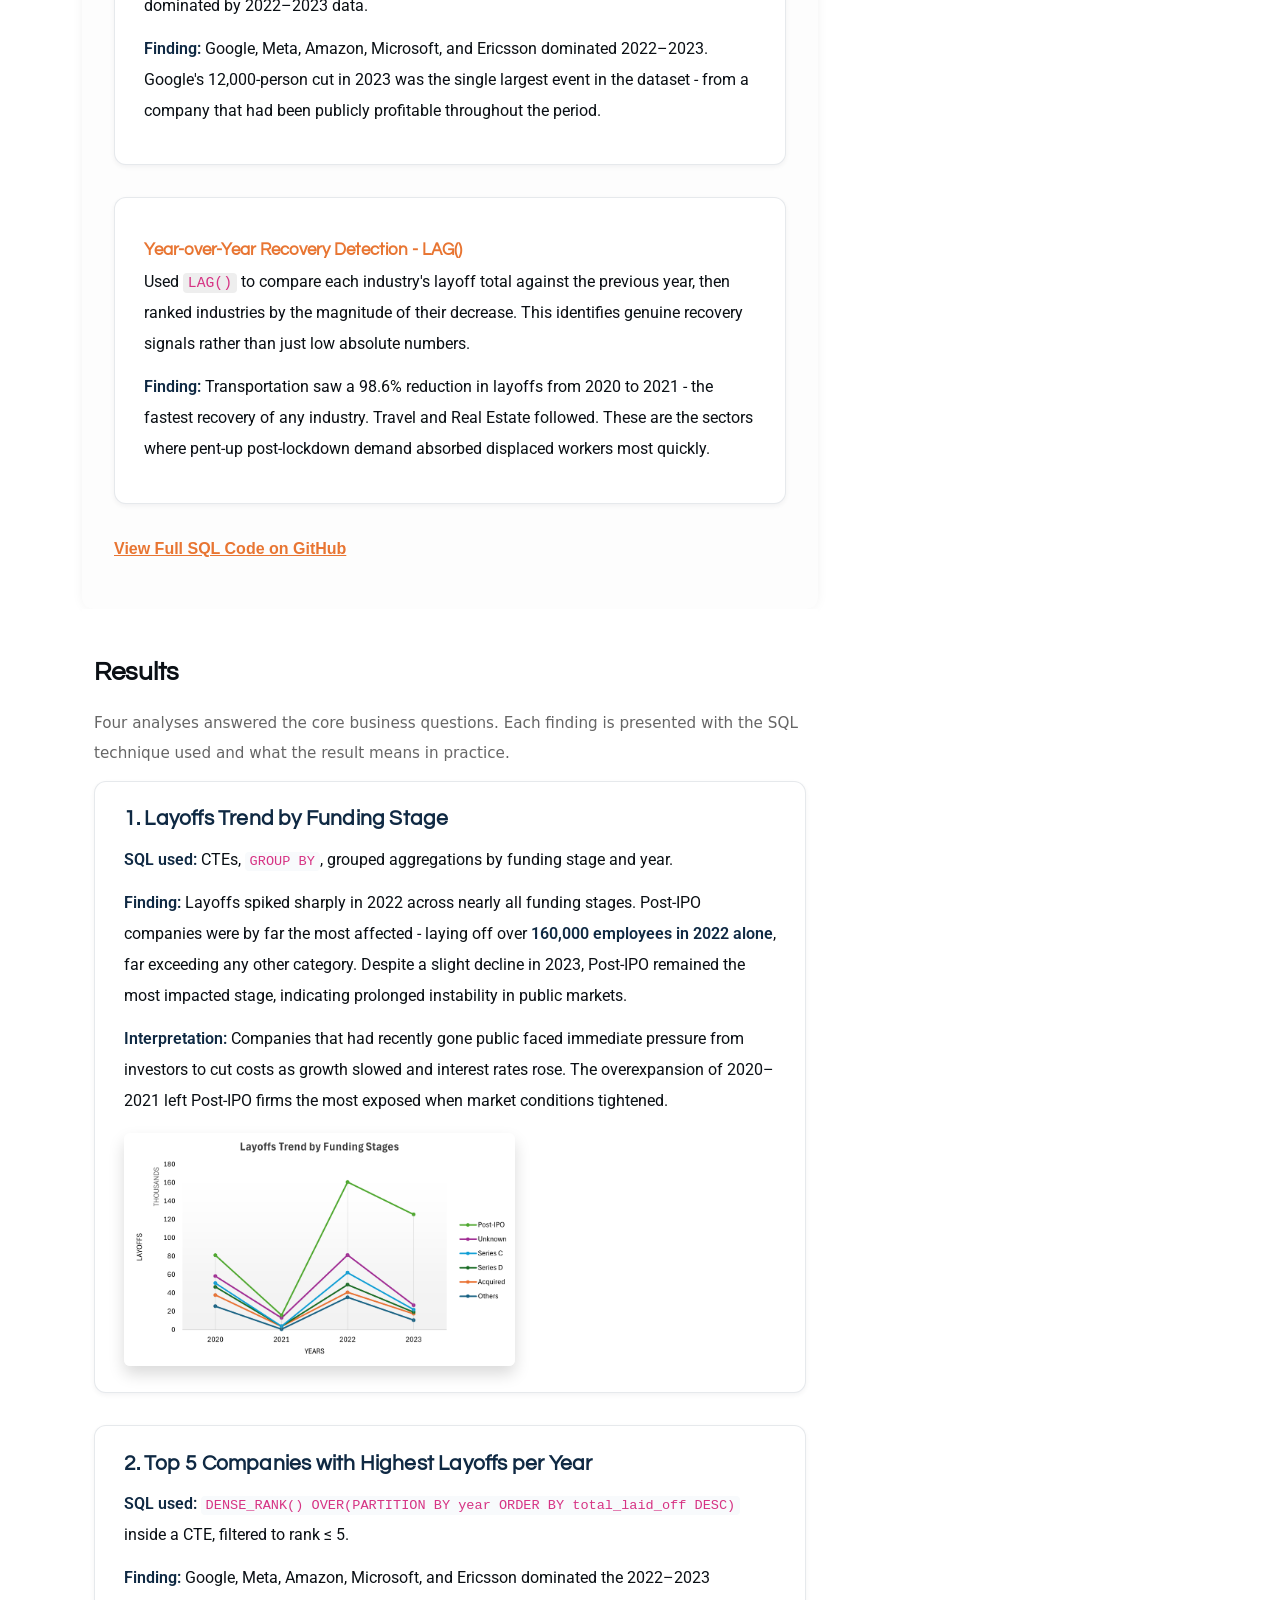
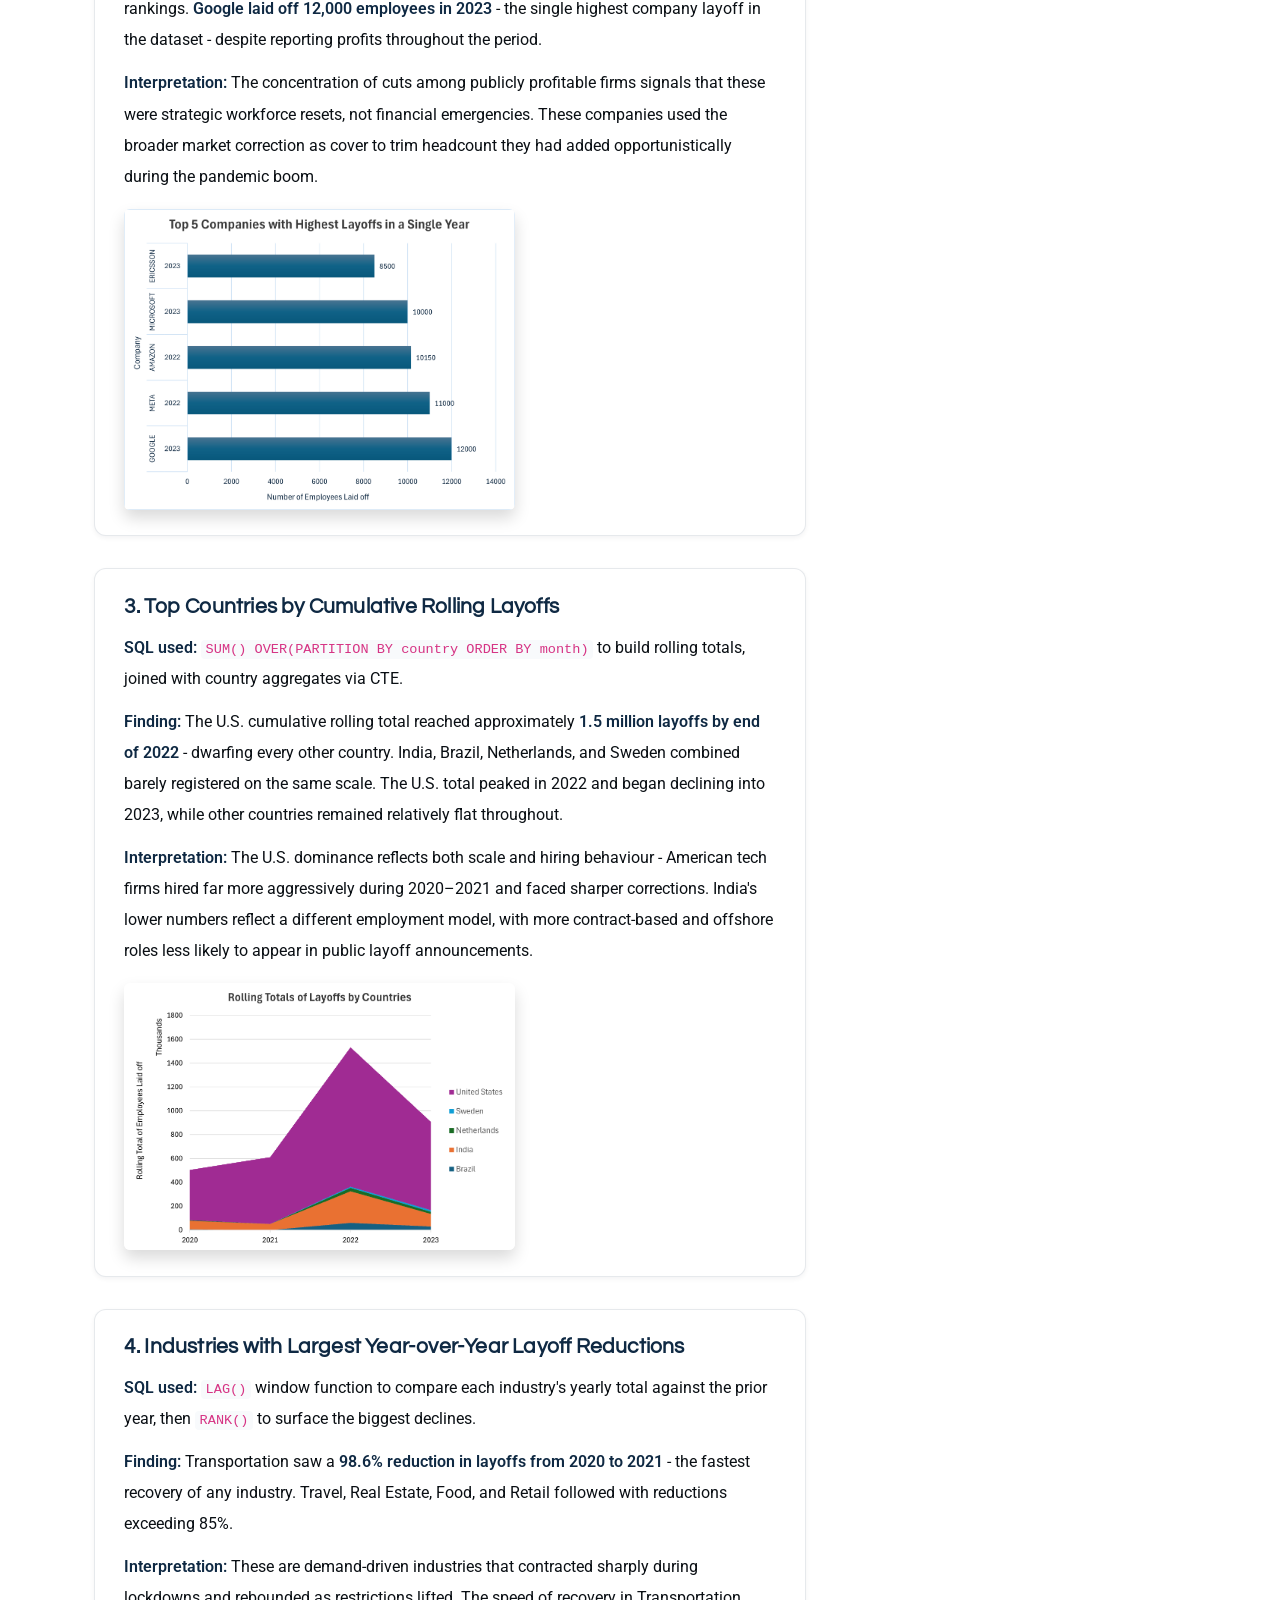
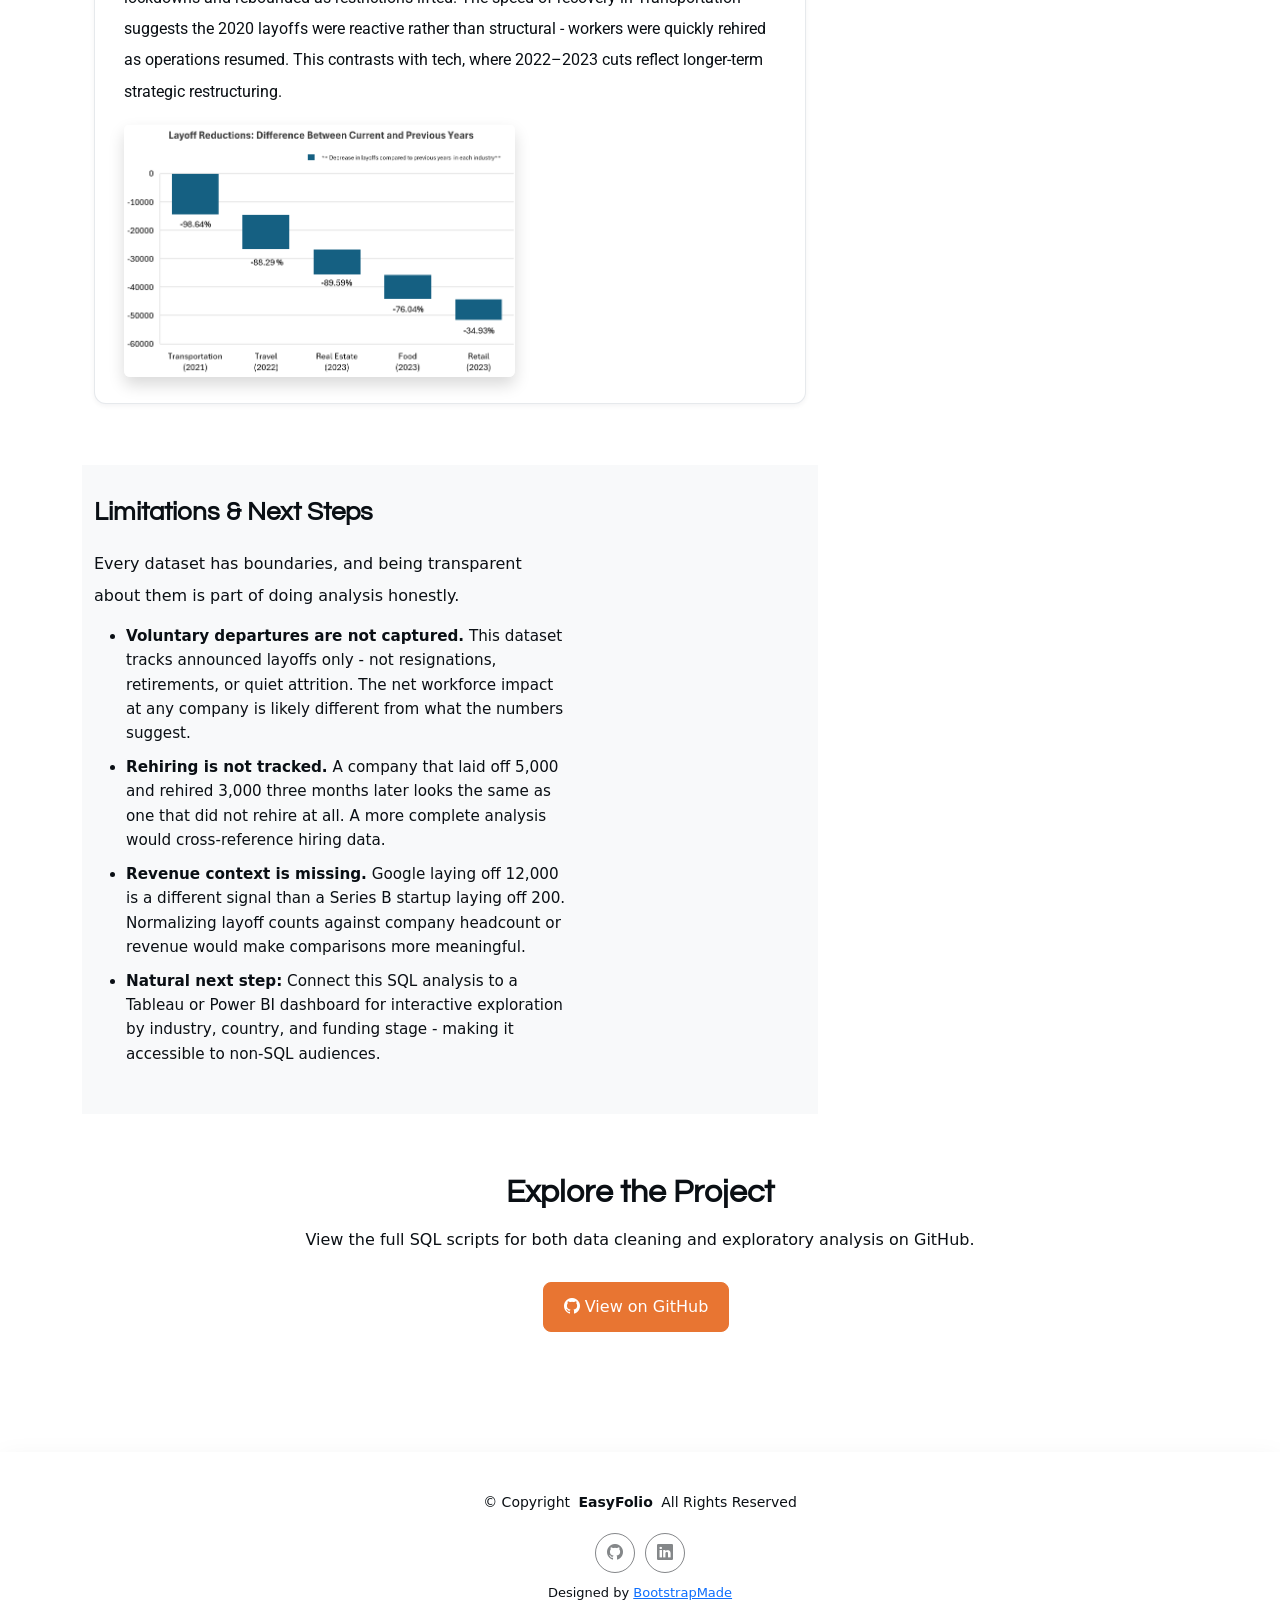
==== commit 45b26edd: "Add files via upload" ====
--- a/portfolio-details.html
+++ b/portfolio-details.html
@@ -231,9 +231,82 @@
   </p>
 
 </section>
-        </div>
-
-      </div> <!-- End Left Column -->
+        <section id="results" class="results-section">
+  <div class="container" data-aos="fade-up">
+
+    <h2>Results</h2>
+    <p class="results-intro">Four analyses answered the core business questions. Each finding is presented with the SQL technique used and what the result means in practice.</p>
+
+    <!-- Result 1 -->
+    <div class="insight-block">
+      <h3>1. Layoffs Trend by Funding Stage</h3>
+      <p><strong>SQL used:</strong> CTEs, <code>GROUP BY</code>, grouped aggregations by funding stage and year.</p>
+      <p><strong>Finding:</strong> Layoffs spiked sharply in 2022 across nearly all funding stages. Post-IPO companies were by far the most affected - laying off over <strong>160,000 employees in 2022 alone</strong>, far exceeding any other category. Despite a slight decline in 2023, Post-IPO remained the most impacted stage, indicating prolonged instability in public markets.</p>
+      <p><strong>Interpretation:</strong> Companies that had recently gone public faced immediate pressure from investors to cut costs as growth slowed and interest rates rose. The overexpansion of 2020–2021 left Post-IPO firms the most exposed when market conditions tightened.</p>
+      <a href="assets/img/Funding_Stages.png" target="_blank">
+        <img src="assets/img/Funding_Stages.png" alt="Layoffs by Funding Stage" class="img-fluid rounded shadow result-img">
+      </a>
+    </div>
+
+    <!-- Result 2 -->
+    <div class="insight-block">
+      <h3>2. Top 5 Companies with Highest Layoffs per Year</h3>
+      <p><strong>SQL used:</strong> <code>DENSE_RANK() OVER(PARTITION BY year ORDER BY total_laid_off DESC)</code> inside a CTE, filtered to rank ≤ 5.</p>
+      <p><strong>Finding:</strong> Google, Meta, Amazon, Microsoft, and Ericsson dominated the 2022–2023 rankings. <strong>Google laid off 12,000 employees in 2023</strong> - the single highest company layoff in the dataset - despite reporting profits throughout the period.</p>
+      <p><strong>Interpretation:</strong> The concentration of cuts among publicly profitable firms signals that these were strategic workforce resets, not financial emergencies. These companies used the broader market correction as cover to trim headcount they had added opportunistically during the pandemic boom.</p>
+      <a href="assets/img/Max_Layoffs.png" target="_blank">
+        <img src="assets/img/Max_Layoffs.png" alt="Top Companies by Layoffs" class="img-fluid rounded shadow result-img">
+      </a>
+    </div>
+
+    <!-- Result 3 -->
+    <div class="insight-block">
+      <h3>3. Top Countries by Cumulative Rolling Layoffs</h3>
+      <p><strong>SQL used:</strong> <code>SUM() OVER(PARTITION BY country ORDER BY month)</code> to build rolling totals, joined with country aggregates via CTE.</p>
+      <p><strong>Finding:</strong> The U.S. cumulative rolling total reached approximately <strong>1.5 million layoffs by end of 2022</strong> - dwarfing every other country. India, Brazil, Netherlands, and Sweden combined barely registered on the same scale. The U.S. total peaked in 2022 and began declining into 2023, while other countries remained relatively flat throughout.</p>
+      <p><strong>Interpretation:</strong> The U.S. dominance reflects both scale and hiring behaviour - American tech firms hired far more aggressively during 2020–2021 and faced sharper corrections. India's lower numbers reflect a different employment model, with more contract-based and offshore roles less likely to appear in public layoff announcements.</p>
+      <a href="assets/img/Rolling_Totals.png" target="_blank">
+        <img src="assets/img/Rolling_Totals.png" alt="Rolling Layoffs by Country" class="img-fluid rounded shadow result-img">
+      </a>
+    </div>
+
+    <!-- Result 4 -->
+    <div class="insight-block">
+      <h3>4. Industries with Largest Year-over-Year Layoff Reductions</h3>
+      <p><strong>SQL used:</strong> <code>LAG()</code> window function to compare each industry's yearly total against the prior year, then <code>RANK()</code> to surface the biggest declines.</p>
+      <p><strong>Finding:</strong> Transportation saw a <strong>98.6% reduction in layoffs from 2020 to 2021</strong> - the fastest recovery of any industry. Travel, Real Estate, Food, and Retail followed with reductions exceeding 85%.</p>
+      <p><strong>Interpretation:</strong> These are demand-driven industries that contracted sharply during lockdowns and rebounded as restrictions lifted. The speed of recovery in Transportation suggests the 2020 layoffs were reactive rather than structural - workers were quickly rehired as operations resumed. This contrasts with tech, where 2022–2023 cuts reflect longer-term strategic restructuring.</p>
+      <a href="assets/img/Layoffs_Reduction.png" target="_blank">
+        <img src="assets/img/Layoffs_Reduction.png" alt="Industries with Layoff Reductions" class="img-fluid rounded shadow result-img">
+      </a>
+    </div>
+
+  </div>
+</section>
+
+
+<!-- Limitations & Next Steps -->
+<section class="limitations-section">
+  <div class="container">
+    <div class="col-lg-8">
+      <h2>Limitations & Next Steps</h2>
+      <p>
+        Every dataset has boundaries, and being transparent about them is part of doing analysis honestly.
+      </p>
+      <ul>
+        <li><strong>Voluntary departures are not captured.</strong> This dataset tracks announced layoffs only - not resignations, retirements, or quiet attrition. The net workforce impact at any company is likely different from what the numbers suggest.</li>
+        <li><strong>Rehiring is not tracked.</strong> A company that laid off 5,000 and rehired 3,000 three months later looks the same as one that did not rehire at all. A more complete analysis would cross-reference hiring data.</li>
+        <li><strong>Revenue context is missing.</strong> Google laying off 12,000 is a different signal than a Series B startup laying off 200. Normalizing layoff counts against company headcount or revenue would make comparisons more meaningful.</li>
+        <li><strong>Natural next step:</strong> Connect this SQL analysis to a Tableau or Power BI dashboard for interactive exploration by industry, country, and funding stage - making it accessible to non-SQL audiences.</li>
+      </ul>
+    </div>
+  </div>
+</section>
+
+
+        </div> <!-- End portfolio-description -->
+
+      </div> <!-- End Left Column col-lg-8 -->
 
       <!-- Right column for summary card -->
       <div class="col-lg-4">
@@ -264,82 +337,7 @@
     </div> <!-- End Row -->
   </div> <!-- End Container -->
 
-</section><!-- /Portfolio Details Section -->
-
-  <section id="results" class="results-section">
-  <div class="container" data-aos="fade-up">
-
-    <h2>Results</h2>
-    <p class="results-intro">Four analyses answered the core business questions. Each finding is presented with the SQL technique used and what the result means in practice.</p>
-
-    <!-- Result 1 -->
-    <div class="insight-block">
-      <h3>1. Layoffs Trend by Funding Stage</h3>
-      <p><strong>SQL used:</strong> CTEs, <code>GROUP BY</code>, grouped aggregations by funding stage and year.</p>
-      <p><strong>Finding:</strong> Layoffs spiked sharply in 2022 across nearly all funding stages. Post-IPO companies were by far the most affected - laying off over <strong>160,000 employees in 2022 alone</strong>, far exceeding any other category. Despite a slight decline in 2023, Post-IPO remained the most impacted stage, indicating prolonged instability in public markets.</p>
-      <p><strong>Interpretation:</strong> Companies that had recently gone public faced immediate pressure from investors to cut costs as growth slowed and interest rates rose. The overexpansion of 2020–2021 left Post-IPO firms the most exposed when market conditions tightened.</p>
-      <a href="assets/img/Funding_Stages.png" target="_blank">
-        <img src="assets/img/Funding_Stages.png" alt="Layoffs by Funding Stage" class="img-fluid rounded shadow result-img">
-      </a>
-    </div>
-
-    <!-- Result 2 -->
-    <div class="insight-block">
-      <h3>2. Top 5 Companies with Highest Layoffs per Year</h3>
-      <p><strong>SQL used:</strong> <code>DENSE_RANK() OVER(PARTITION BY year ORDER BY total_laid_off DESC)</code> inside a CTE, filtered to rank ≤ 5.</p>
-      <p><strong>Finding:</strong> Google, Meta, Amazon, Microsoft, and Ericsson dominated the 2022–2023 rankings. <strong>Google laid off 12,000 employees in 2023</strong> - the single highest company layoff in the dataset - despite reporting profits throughout the period.</p>
-      <p><strong>Interpretation:</strong> The concentration of cuts among publicly profitable firms signals that these were strategic workforce resets, not financial emergencies. These companies used the broader market correction as cover to trim headcount they had added opportunistically during the pandemic boom.</p>
-      <a href="assets/img/Max_Layoffs.png" target="_blank">
-        <img src="assets/img/Max_Layoffs.png" alt="Top Companies by Layoffs" class="img-fluid rounded shadow result-img">
-      </a>
-    </div>
-
-    <!-- Result 3 -->
-    <div class="insight-block">
-      <h3>3. Top Countries by Cumulative Rolling Layoffs</h3>
-      <p><strong>SQL used:</strong> <code>SUM() OVER(PARTITION BY country ORDER BY month)</code> to build rolling totals, joined with country aggregates via CTE.</p>
-      <p><strong>Finding:</strong> The U.S. cumulative rolling total reached approximately <strong>1.5 million layoffs by end of 2022</strong> - dwarfing every other country. India, Brazil, Netherlands, and Sweden combined barely registered on the same scale. The U.S. total peaked in 2022 and began declining into 2023, while other countries remained relatively flat throughout.</p>
-      <p><strong>Interpretation:</strong> The U.S. dominance reflects both scale and hiring behaviour - American tech firms hired far more aggressively during 2020–2021 and faced sharper corrections. India's lower numbers reflect a different employment model, with more contract-based and offshore roles less likely to appear in public layoff announcements.</p>
-      <a href="assets/img/Rolling_Totals.png" target="_blank">
-        <img src="assets/img/Rolling_Totals.png" alt="Rolling Layoffs by Country" class="img-fluid rounded shadow result-img">
-      </a>
-    </div>
-
-    <!-- Result 4 -->
-    <div class="insight-block">
-      <h3>4. Industries with Largest Year-over-Year Layoff Reductions</h3>
-      <p><strong>SQL used:</strong> <code>LAG()</code> window function to compare each industry's yearly total against the prior year, then <code>RANK()</code> to surface the biggest declines.</p>
-      <p><strong>Finding:</strong> Transportation saw a <strong>98.6% reduction in layoffs from 2020 to 2021</strong> - the fastest recovery of any industry. Travel, Real Estate, Food, and Retail followed with reductions exceeding 85%.</p>
-      <p><strong>Interpretation:</strong> These are demand-driven industries that contracted sharply during lockdowns and rebounded as restrictions lifted. The speed of recovery in Transportation suggests the 2020 layoffs were reactive rather than structural - workers were quickly rehired as operations resumed. This contrasts with tech, where 2022–2023 cuts reflect longer-term strategic restructuring.</p>
-      <a href="assets/img/Layoffs_Reduction.png" target="_blank">
-        <img src="assets/img/Layoffs_Reduction.png" alt="Industries with Layoff Reductions" class="img-fluid rounded shadow result-img">
-      </a>
-    </div>
-
-  </div>
-</section>
-
-
-<!-- Limitations & Next Steps -->
-<section class="limitations-section">
-  <div class="container">
-    <div class="col-lg-8">
-      <h2>Limitations & Next Steps</h2>
-      <p>
-        Every dataset has boundaries, and being transparent about them is part of doing analysis honestly.
-      </p>
-      <ul>
-        <li><strong>Voluntary departures are not captured.</strong> This dataset tracks announced layoffs only - not resignations, retirements, or quiet attrition. The net workforce impact at any company is likely different from what the numbers suggest.</li>
-        <li><strong>Rehiring is not tracked.</strong> A company that laid off 5,000 and rehired 3,000 three months later looks the same as one that did not rehire at all. A more complete analysis would cross-reference hiring data.</li>
-        <li><strong>Revenue context is missing.</strong> Google laying off 12,000 is a different signal than a Series B startup laying off 200. Normalizing layoff counts against company headcount or revenue would make comparisons more meaningful.</li>
-        <li><strong>Natural next step:</strong> Connect this SQL analysis to a Tableau or Power BI dashboard for interactive exploration by industry, country, and funding stage - making it accessible to non-SQL audiences.</li>
-      </ul>
-    </div>
-  </div>
-</section>
-
-
-<!-- CTA -->
+  <!-- CTA -->
 <section class="cta-section text-center">
   <h2>Explore the Project</h2>
   <p>View the full SQL scripts for both data cleaning and exploratory analysis on GitHub.</p>
@@ -349,6 +347,10 @@
     </a>
   </div>
 </section>
+
+</section><!-- /Portfolio Details Section -->
+
+  
 
   </main>
 
--- a/assets/css/main.css
+++ b/assets/css/main.css
@@ -0,0 +1,3056 @@
+/**
+* Template Name: EasyFolio
+* Template URL: https://bootstrapmade.com/easyfolio-bootstrap-portfolio-template/
+* Updated: Feb 21 2025 with Bootstrap v5.3.3
+* Author: BootstrapMade.com
+* License: https://bootstrapmade.com/license/
+*/
+
+/*--------------------------------------------------------------
+# Font & Color Variables
+# Help: https://bootstrapmade.com/color-system/
+--------------------------------------------------------------*/
+/* Fonts */
+:root {
+  --default-font: "Roboto",  system-ui, -apple-system, "Segoe UI", Roboto, "Helvetica Neue", Arial, "Noto Sans", "Liberation Sans", sans-serif, "Apple Color Emoji", "Segoe UI Emoji", "Segoe UI Symbol", "Noto Color Emoji";
+  --heading-font: "Questrial",  sans-serif;
+  --nav-font: "Noto Sans",  sans-serif;
+}
+
+/* Global Colors - The following color variables are used throughout the website. Updating them here will change the color scheme of the entire website */
+:root { 
+  --background-color: #ffffff; /* Background color for the entire website, including individual sections */
+  --default-color: #0a0f14; /* Default color used for the majority of the text content across the entire website */
+  --heading-color: #0f2943; /* Color for headings, subheadings and title throughout the website */
+  --accent-color: #e87532; /* Accent color that represents your brand on the website. It's used for buttons, links, and other elements that need to stand out */
+  --surface-color: #ffffff; /* The surface color is used as a background of boxed elements within sections, such as cards, icon boxes, or other elements that require a visual separation from the global background. */
+  --contrast-color: #ffffff; /* Contrast color for text, ensuring readability against backgrounds of accent, heading, or default colors. */
+}
+
+/* Nav Menu Colors - The following color variables are used specifically for the navigation menu. They are separate from the global colors to allow for more customization options */
+:root {
+  --nav-color: #0a0f14;  /* The default color of the main navmenu links */
+  --nav-hover-color: #e87532; /* Applied to main navmenu links when they are hovered over or active */
+  --nav-mobile-background-color: #ffffff; /* Used as the background color for mobile navigation menu */
+  --nav-dropdown-background-color: #ffffff; /* Used as the background color for dropdown items that appear when hovering over primary navigation items */
+  --nav-dropdown-color: #0a0f14; /* Used for navigation links of the dropdown items in the navigation menu. */
+  --nav-dropdown-hover-color: #e87532; /* Similar to --nav-hover-color, this color is applied to dropdown navigation links when they are hovered over. */
+}
+
+/* Color Presets - These classes override global colors when applied to any section or element, providing reuse of the sam color scheme. */
+
+.light-background {
+  --background-color: #faf9fb;
+  --surface-color: #ffffff;
+}
+
+.dark-background {
+  --background-color: #060606;
+  --default-color: #ffffff;
+  --heading-color: #ffffff;
+  --surface-color: #252525;
+  --contrast-color: #ffffff;
+}
+
+/* Smooth scroll */
+:root {
+  scroll-behavior: smooth;
+}
+
+
+/* Card */
+
+
+
+/* Fix sticky card overlapping header */
+.sticky-top-custom {
+  position: sticky;
+  top: 100px; /* Adjust this if your header is taller */
+  z-index: 10;
+  display: flex;
+  align-items: flex-start;
+  gap: 16px;
+}
+
+/* Left vertical line */
+.sticky-top-custom::before {
+  content: '';
+  width: 4px;
+  height: 100%;
+  background-color: #e87532;
+  border-radius: 4px;
+  display: inline-block;
+}
+
+/* Card Styling  */
+
+
+/* Base card style update */
+.sticky-top-custom {
+    position: static;
+
+}
+
+.sticky-top-custom .card {
+  border-radius: 16px;
+  background: linear-gradient(135deg, #ffffff, #f9fbfc);
+  box-shadow: 0 8px 24px rgba(15, 41, 67, 0.12);
+  padding: 24px;
+  transition: all 0.3s ease;
+  width: 100%;
+  font-family: 'Segoe UI', Tahoma, Geneva, Verdana, sans-serif;
+  border: 1px solid #e5e5e5;
+  position: relative;
+}
+
+/* Add left accent border */
+.sticky-top-custom .card::before {
+  content: "";
+  position: absolute;
+  top: 24px;
+  bottom: 24px;
+  left: 0;
+  width: 2px;
+  background-color: #e87532;
+  border-radius: 2px;
+}
+
+/* On hover, lift and glow */
+.sticky-top-custom .card:hover {
+  box-shadow: 0 16px 36px rgba(15, 41, 67, 0.18);
+  transform: translateY(-5px) scale(1.01);
+}
+
+
+/* Title & Subheadings */
+.sticky-top-custom .card-title {
+  font-size: 26px;
+  font-weight: 600;
+  color: #0f2943;
+  margin-bottom: 20px;
+  border-bottom: 1px solid #eaeaea;
+  padding-bottom: 8px;
+}
+
+.sticky-top-custom strong {
+  color: #e87532;
+}
+
+/* Text and List */
+.sticky-top-custom p {
+  font-size: 14px;
+  color: #333;
+  margin-bottom: 20px;
+  line-height: 1.6;
+}
+
+.sticky-top-custom ul {
+  list-style-type: disc;
+  padding-left: 20px;
+  color: #444;
+  font-size: 14px;
+}
+
+/* GitHub Button */
+.sticky-top-custom .btn-outline-primary {
+  margin-top: 16px;
+  padding: 10px 16px;
+  border-radius: 8px;
+  font-weight: 500;
+  background-color: #e87532;
+  border-color: #e87532;
+  color: #fff;
+  transition: all 0.3s ease;
+}
+
+.sticky-top-custom .btn-outline-primary:hover {
+ background-color: color-mix(in srgb, var(--accent-color), transparent 15%);
+  border-color: color-mix(in srgb, var(--accent-color), transparent 15%);
+  transform: translateY(-2px);
+}
+ 
+/* Remove unwanted blue background after click */
+.sticky-top-custom .btn-outline-primary:focus:active {
+  background-color: #e87532;
+  border-color: #e87532;
+  color: #fff;
+  box-shadow: none;
+  outline: none;
+}
+
+
+
+
+/* Responsive Behavior */
+@media (max-width: 991px) {
+  .sticky-top-custom {
+    position: static;
+    flex-direction: column;
+    gap: 0;
+    margin-top: 40px;
+  }
+
+  .sticky-top-custom::before {
+    display: none;
+  }
+}
+
+/* Make sure the sticky doesn't break on smaller screens */
+@media (max-width: 991.98px) {
+  .sticky-top-custom {
+    position: static;
+    margin-top: 2rem;
+  }
+}
+
+
+
+/* Mobile Responsive */
+@media (max-width: 991px) {
+  .sticky-top-custom {
+    position: static;
+    margin-top: 40px;
+  }
+}
+
+
+
+
+
+/*--------------------------------------------------------------
+# Contact Me Section
+--------------------------------------------------------------*/
+
+.contact-cards {
+  display: flex;
+  flex-direction: column;
+  gap: 1.5rem;
+  align-items: center;
+  padding: 2rem;
+}
+
+.contact-card {
+  width: 100%;
+  max-width: 500px;
+  background-color: #0f2943;
+  color: white;
+  padding: 1.5rem;
+  border-radius: 12px;
+  text-align: center;
+  text-decoration: none;
+  transition: transform 0.3s ease, box-shadow 0.3s ease;
+}
+
+.contact-card i {
+  font-size: 2rem;
+  margin-bottom: 0.6rem;
+  color: white;
+}
+
+.contact-card h4 {
+  margin: 0.3rem 0;
+  font-weight: bold;
+  color: white;
+}
+
+.contact-card p {
+  color: white;
+  margin: 0;
+}
+
+.contact-card:hover {
+  transform: translateY(-5px);
+  box-shadow: 0 4px 12px rgba(232, 117, 50, 0.2);
+}
+
+.contact-card:hover h4,
+.contact-card:hover p {
+  text-decoration: underline;
+}
+
+
+
+
+
+/*--------------------------------------------------------------
+# General Styling & Shared Classes
+--------------------------------------------------------------*/
+body {
+  color: var(--default-color);
+  background-color: var(--background-color);
+  font-family: var(--default-font);
+}
+
+a {
+  color: var(--accent-color);
+  text-decoration: none;
+  transition: 0.3s;
+}
+
+a:hover {
+  color: color-mix(in srgb, var(--accent-color), transparent 25%);
+  text-decoration: none;
+}
+
+h1,
+h2,
+h3,
+h4,
+h5,
+h6 {
+  color: var(--heading-color);
+  font-family: var(--heading-font);
+}
+
+/* PHP Email Form Messages
+------------------------------*/
+.php-email-form .error-message {
+  display: none;
+  background: #df1529;
+  color: #ffffff;
+  text-align: left;
+  padding: 15px;
+  margin-bottom: 24px;
+  font-weight: 600;
+}
+
+.php-email-form .sent-message {
+  display: none;
+  color: #ffffff;
+  background: #059652;
+  text-align: center;
+  padding: 15px;
+  margin-bottom: 24px;
+  font-weight: 600;
+}
+
+.php-email-form .loading {
+  display: none;
+  background: var(--surface-color);
+  text-align: center;
+  padding: 15px;
+  margin-bottom: 24px;
+}
+
+.php-email-form .loading:before {
+  content: "";
+  display: inline-block;
+  border-radius: 50%;
+  width: 24px;
+  height: 24px;
+  margin: 0 10px -6px 0;
+  border: 3px solid var(--accent-color);
+  border-top-color: var(--surface-color);
+  animation: php-email-form-loading 1s linear infinite;
+}
+
+@keyframes php-email-form-loading {
+  0% {
+    transform: rotate(0deg);
+  }
+
+  100% {
+    transform: rotate(360deg);
+  }
+}
+
+/*--------------------------------------------------------------
+# Global Header
+--------------------------------------------------------------*/
+.header {
+  color: var(--default-color);
+  background-color: var(--background-color);
+  padding: 20px 0;
+  transition: all 0.5s;
+  z-index: 997;
+}
+
+.header .header-container {
+  background: var(--surface-color);
+  border-radius: 50px;
+  padding: 5px 25px;
+  box-shadow: 0px 2px 15px rgba(0, 0, 0, 0.1);
+}
+
+.header .logo {
+  line-height: 1;
+}
+
+.header .logo img {
+  max-height: 36px;
+  margin-right: 8px;
+}
+
+.header .logo h1 {
+  font-size: 24px;
+  margin: 0;
+  padding-left: 5px;
+  font-weight: 500;
+  color: var(--heading-color);
+}
+
+.header .header-social-links {
+  padding-right: 15px;
+}
+
+.header .header-social-links a {
+  color: color-mix(in srgb, var(--default-color), transparent 40%);
+  padding-left: 6px;
+  display: inline-block;
+  transition: 0.3s;
+  font-size: 16px;
+}
+
+.header .header-social-links a:hover {
+  color: var(--accent-color);
+}
+
+.header .header-social-links a i {
+  line-height: 0px;
+}
+
+@media (max-width: 1200px) {
+  .header {
+    padding-top: 10px;
+  }
+
+  .header .header-container {
+    margin-left: 10px;
+    margin-right: 10px;
+    padding: 10px 5px 10px 15px;
+  }
+
+  .header .logo {
+    order: 1;
+  }
+
+  .header .header-social-links {
+    order: 2;
+  }
+
+  .header .navmenu {
+    order: 3;
+  }
+}
+
+/*--------------------------------------------------------------
+# Navigation Menu
+--------------------------------------------------------------*/
+/* Navmenu - Desktop */
+@media (min-width: 1200px) {
+  .navmenu {
+    padding: 0;
+  }
+
+  .navmenu ul {
+    margin: 0;
+    padding: 0;
+    display: flex;
+    list-style: none;
+    align-items: center;
+  }
+
+  .navmenu li {
+    position: relative;
+  }
+
+  .navmenu a,
+  .navmenu a:focus {
+    color: var(--nav-color);
+    padding: 18px 15px;
+    font-size: 16px;
+    font-family: var(--nav-font);
+    font-weight: 400;
+    display: flex;
+    align-items: center;
+    justify-content: space-between;
+    white-space: nowrap;
+    transition: 0.3s;
+  }
+
+  .navmenu a i,
+  .navmenu a:focus i {
+    font-size: 12px;
+    line-height: 0;
+    margin-left: 5px;
+    transition: 0.3s;
+  }
+
+  .navmenu li:last-child a {
+    padding-right: 0;
+  }
+
+  .navmenu li:hover>a,
+  .navmenu .active,
+  .navmenu .active:focus {
+    color: var(--nav-hover-color);
+  }
+
+  .navmenu .dropdown ul {
+    margin: 0;
+    padding: 10px 0;
+    background: var(--nav-dropdown-background-color);
+    display: block;
+    position: absolute;
+    visibility: hidden;
+    left: 14px;
+    top: 130%;
+    opacity: 0;
+    transition: 0.3s;
+    border-radius: 4px;
+    z-index: 99;
+    box-shadow: 0px 0px 30px rgba(0, 0, 0, 0.1);
+  }
+
+  .navmenu .dropdown ul li {
+    min-width: 200px;
+  }
+
+  .navmenu .dropdown ul a {
+    padding: 10px 20px;
+    font-size: 15px;
+    text-transform: none;
+    color: var(--nav-dropdown-color);
+  }
+
+  .navmenu .dropdown ul a i {
+    font-size: 12px;
+  }
+
+  .navmenu .dropdown ul a:hover,
+  .navmenu .dropdown ul .active:hover,
+  .navmenu .dropdown ul li:hover>a {
+    color: var(--nav-dropdown-hover-color);
+  }
+
+  .navmenu .dropdown:hover>ul {
+    opacity: 1;
+    top: 100%;
+    visibility: visible;
+  }
+
+  .navmenu .dropdown .dropdown ul {
+    top: 0;
+    left: -90%;
+    visibility: hidden;
+  }
+
+  .navmenu .dropdown .dropdown:hover>ul {
+    opacity: 1;
+    top: 0;
+    left: -100%;
+    visibility: visible;
+  }
+}
+
+/* This targets nav links and ensures no underline */
+.portfolio-details-page .navmenu a {
+  text-decoration: none !important;
+  border-bottom: none !important;
+}
+
+
+/* Remove underline from logo text link */
+.logo {
+  text-decoration: none !important;
+}
+
+
+/* Navmenu - Mobile */
+@media (max-width: 1199px) {
+  .mobile-nav-toggle {
+    color: var(--nav-color);
+    font-size: 28px;
+    line-height: 0;
+    margin-right: 10px;
+    cursor: pointer;
+    transition: color 0.3s;
+  }
+
+  .navmenu {
+    padding: 0;
+    z-index: 9997;
+  }
+
+  .navmenu ul {
+    display: none;
+    list-style: none;
+    position: absolute;
+    inset: 60px 20px 20px 20px;
+    padding: 10px 0;
+    margin: 0;
+    border-radius: 6px;
+    background-color: var(--nav-mobile-background-color);
+    overflow-y: auto;
+    transition: 0.3s;
+    z-index: 9998;
+    box-shadow: 0px 0px 30px rgba(0, 0, 0, 0.1);
+  }
+
+  .navmenu a,
+  .navmenu a:focus {
+    color: var(--nav-dropdown-color);
+    padding: 10px 20px;
+    font-family: var(--nav-font);
+    font-size: 17px;
+    font-weight: 500;
+    display: flex;
+    align-items: center;
+    justify-content: space-between;
+    white-space: nowrap;
+    transition: 0.3s;
+  }
+
+  .navmenu a i,
+  .navmenu a:focus i {
+    font-size: 12px;
+    line-height: 0;
+    margin-left: 5px;
+    width: 30px;
+    height: 30px;
+    display: flex;
+    align-items: center;
+    justify-content: center;
+    border-radius: 50%;
+    transition: 0.3s;
+    background-color: color-mix(in srgb, var(--accent-color), transparent 90%);
+  }
+
+  .navmenu a i:hover,
+  .navmenu a:focus i:hover {
+    background-color: var(--accent-color);
+    color: var(--contrast-color);
+  }
+
+  .navmenu a:hover,
+  .navmenu .active,
+  .navmenu .active:focus {
+    color: var(--nav-dropdown-hover-color);
+  }
+
+  .navmenu .active i,
+  .navmenu .active:focus i {
+    background-color: var(--accent-color);
+    color: var(--contrast-color);
+    transform: rotate(180deg);
+  }
+
+  .navmenu .dropdown ul {
+    position: static;
+    display: none;
+    z-index: 99;
+    padding: 10px 0;
+    margin: 10px 20px;
+    background-color: var(--nav-dropdown-background-color);
+    border: 1px solid color-mix(in srgb, var(--default-color), transparent 90%);
+    box-shadow: none;
+    transition: all 0.5s ease-in-out;
+  }
+
+  .navmenu .dropdown ul ul {
+    background-color: rgba(33, 37, 41, 0.1);
+  }
+
+  .navmenu .dropdown>.dropdown-active {
+    display: block;
+    background-color: rgba(33, 37, 41, 0.03);
+  }
+
+  .mobile-nav-active {
+    overflow: hidden;
+  }
+
+  .mobile-nav-active .mobile-nav-toggle {
+    color: #fff;
+    position: absolute;
+    font-size: 32px;
+    top: 15px;
+    right: 15px;
+    margin-right: 0;
+    z-index: 9999;
+  }
+
+  .mobile-nav-active .navmenu {
+    position: fixed;
+    overflow: hidden;
+    inset: 0;
+    background: rgba(33, 37, 41, 0.8);
+    transition: 0.3s;
+  }
+
+  .mobile-nav-active .navmenu>ul {
+    display: block;
+  }
+}
+
+/*--------------------------------------------------------------
+# Global Footer
+--------------------------------------------------------------*/
+.footer {
+  color: var(--default-color);
+  background-color: var(--background-color);
+  font-size: 14px;
+  padding: 40px 0;
+  position: relative;
+  box-shadow: 0 5px 25px rgba(0, 0, 0, 0.05);
+}
+
+.footer .copyright p {
+  margin-bottom: 0;
+}
+
+.footer .social-links {
+  margin-top: 20px;
+}
+
+.footer .social-links a {
+  display: flex;
+  align-items: center;
+  justify-content: center;
+  width: 40px;
+  height: 40px;
+  border-radius: 50%;
+  border: 1px solid color-mix(in srgb, var(--default-color), transparent 50%);
+  font-size: 16px;
+  color: color-mix(in srgb, var(--default-color), transparent 50%);
+  margin: 0 5px;
+  transition: 0.3s;
+}
+
+.footer .social-links a:hover {
+  color: var(--accent-color);
+  border-color: var(--accent-color);
+}
+
+.footer .credits {
+  margin-top: 10px;
+  font-size: 13px;
+  text-align: center;
+}
+
+/*--------------------------------------------------------------
+# Scroll Top Button
+--------------------------------------------------------------*/
+.scroll-top {
+  position: fixed;
+  visibility: hidden;
+  opacity: 0;
+  right: 15px;
+  bottom: -15px;
+  z-index: 99999;
+  background-color: var(--accent-color);
+  width: 44px;
+  height: 44px;
+  border-radius: 50px;
+  transition: all 0.4s;
+}
+
+.scroll-top i {
+  font-size: 24px;
+  color: var(--contrast-color);
+  line-height: 0;
+}
+
+.scroll-top:hover {
+  background-color: color-mix(in srgb, var(--accent-color), transparent 20%);
+  color: var(--contrast-color);
+}
+
+.scroll-top.active {
+  visibility: visible;
+  opacity: 1;
+  bottom: 15px;
+}
+
+/*--------------------------------------------------------------
+# Disable aos animation delay on mobile devices
+--------------------------------------------------------------*/
+@media screen and (max-width: 768px) {
+  [data-aos-delay] {
+    transition-delay: 0 !important;
+  }
+}
+
+/*--------------------------------------------------------------
+# Global Page Titles & Breadcrumbs
+--------------------------------------------------------------*/
+.page-title {
+  text-align: center;
+  padding: 20px 0;
+}
+
+.page-title .breadcrumbs {
+  margin-bottom: 1.5rem;
+}
+
+.page-title .breadcrumbs .breadcrumb {
+  justify-content: center;
+  margin: 0;
+  padding: 0;
+  background: none;
+}
+
+.page-title .breadcrumbs .breadcrumb .breadcrumb-item {
+  font-size: 0.9rem;
+  color: color-mix(in srgb, var(--default-color), transparent 30%);
+}
+
+.page-title .breadcrumbs .breadcrumb .breadcrumb-item.active {
+  color: var(--accent-color);
+}
+
+.page-title .breadcrumbs .breadcrumb .breadcrumb-item a {
+  color: inherit;
+  text-decoration: none;
+  transition: color 0.3s ease;
+}
+
+.page-title .breadcrumbs .breadcrumb .breadcrumb-item a:hover {
+  color: var(--accent-color);
+}
+
+.page-title .breadcrumbs .breadcrumb .breadcrumb-item a i {
+  font-size: 0.9rem;
+  margin-right: 0.2rem;
+}
+
+.page-title .breadcrumbs .breadcrumb .breadcrumb-item+.breadcrumb-item::before {
+  color: color-mix(in srgb, var(--default-color), transparent 50%);
+}
+
+.page-title .title-wrapper {
+  max-width: 800px;
+  margin: 0 auto;
+  padding: 1rem 0;
+}
+
+.page-title .title-wrapper h1 {
+  font-size: 2.5rem;
+  margin-bottom: 1rem;
+  font-weight: 700;
+  color: var(--heading-color);
+}
+
+.page-title .title-wrapper p {
+  font-size: 1.1rem;
+  color: color-mix(in srgb, var(--default-color), transparent 20%);
+  margin: 0;
+  line-height: 1.6;
+}
+
+@media (max-width: 768px) {
+  .page-title .title-wrapper h1 {
+    font-size: 2rem;
+  }
+
+  .page-title .title-wrapper p {
+    font-size: 1rem;
+  }
+}
+
+@media (max-width: 576px) {
+  .page-title .title-wrapper h1 {
+    font-size: 1.75rem;
+  }
+}
+
+/*--------------------------------------------------------------
+# Global Sections
+--------------------------------------------------------------*/
+section,
+.section {
+  color: var(--default-color);
+  background-color: var(--background-color);
+  padding: 60px 0;
+  scroll-margin-top: 90px;
+  overflow: clip;
+}
+
+@media (max-width: 1199px) {
+
+  section,
+  .section {
+    scroll-margin-top: 66px;
+  }
+}
+
+/*--------------------------------------------------------------
+# Global Section Titles
+--------------------------------------------------------------*/
+.section-title {
+  text-align: center;
+  padding-bottom: 60px;
+  position: relative;
+}
+
+.section-title h2 {
+  font-size: 42px;
+  font-weight: 700;
+  margin-bottom: 10px;
+  background: linear-gradient(120deg, var(--heading-color), var(--accent-color));
+  -webkit-background-clip: text;
+  -webkit-text-fill-color: transparent;
+  background-clip: text;
+  position: relative;
+}
+
+.section-title .title-shape {
+  width: 200px;
+  height: 20px;
+  margin: 0 auto;
+  color: var(--accent-color);
+  opacity: 0.5;
+}
+
+.section-title .title-shape svg {
+  width: 100%;
+  height: 100%;
+}
+
+.section-title p {
+  margin: 15px auto 0;
+  font-size: 16px;
+  max-width: 700px;
+  color: color-mix(in srgb, var(--default-color), transparent 25%);
+  line-height: 1.8;
+}
+
+@media (max-width: 768px) {
+  .section-title h2 {
+    font-size: 32px;
+  }
+
+  .section-title .subtitle-wrapper .subtitle {
+    font-size: 13px;
+  }
+}
+
+/*--------------------------------------------------------------
+# Hero Section
+--------------------------------------------------------------*/
+
+/* Custom center-align styling for hero section */
+.hero {
+  display: flex;
+  justify-content: center;
+  align-items: center;
+  text-align: center;
+  height: 60vh; /* Full viewport height */
+  background-color: var(--background-color); /* Keep background styling consistent */
+  padding: 0; /* Remove default padding */
+}
+
+.hero .container {
+  max-width: 700px;
+}
+
+.hero .content h2 {
+  font-size: 3rem;
+  font-weight: 700;
+  margin-bottom: 1rem;
+}
+
+.hero .lead {
+  font-size: 1.25rem;
+  margin-bottom: 2rem;
+}
+
+.hero .cta-buttons {
+  justify-content: center;
+  gap: 1rem;
+  flex-wrap: wrap;
+}
+
+
+
+
+
+.hero {
+  padding: 80px 0;
+  position: relative;
+  overflow: hidden;
+}
+
+.hero .content h2 {
+  font-size: 3.5rem;
+  font-weight: 700;
+  line-height: 1.2;
+  margin-bottom: 1.5rem;
+}
+
+@media (max-width: 991px) {
+  .hero .content h2 {
+    font-size: 2.5rem;
+  }
+}
+
+.hero .content .lead {
+  font-size: 1.25rem;
+  margin-bottom: 2rem;
+  color: color-mix(in srgb, var(--default-color), transparent 20%);
+}
+
+.hero .cta-buttons {
+  display: flex;
+  gap: 1rem;
+  margin-bottom: 3rem;
+}
+
+@media (max-width: 576px) {
+  .hero .cta-buttons {
+    flex-direction: column;
+  }
+}
+
+.hero .cta-buttons .btn {
+  padding: 0.8rem 2rem;
+  font-size: 1rem;
+  font-weight: 500;
+  border-radius: 50px;
+  transition: all 0.3s ease;
+}
+
+.hero .cta-buttons .btn.btn-primary {
+  background-color: var(--accent-color);
+  border-color: var(--accent-color);
+  color: var(--contrast-color);
+}
+
+.hero .cta-buttons .btn.btn-primary:hover {
+  background-color: color-mix(in srgb, var(--accent-color), transparent 15%);
+  border-color: color-mix(in srgb, var(--accent-color), transparent 15%);
+  transform: translateY(-2px);
+}
+
+.hero .cta-buttons .btn.btn-outline {
+  border: 2px solid color-mix(in srgb, var(--accent-color), transparent 70%);
+  color: var(--accent-color);
+  background: transparent;
+}
+
+.hero .cta-buttons .btn.btn-outline:hover {
+  background-color: var(--accent-color);
+  color: var(--contrast-color);
+  transform: translateY(-2px);
+}
+
+.hero .hero-stats {
+  display: flex;
+  gap: 3rem;
+  margin-top: 2rem;
+}
+
+@media (max-width: 576px) {
+  .hero .hero-stats {
+    flex-direction: column;
+    gap: 1.5rem;
+  }
+}
+
+.hero .hero-stats .stat-item .stat-number {
+  display: block;
+  font-size: 2.5rem;
+  font-weight: 700;
+  color: var(--heading-color);
+  line-height: 1;
+}
+
+.hero .hero-stats .stat-item .stat-label {
+  font-size: 0.9rem;
+  color: color-mix(in srgb, var(--default-color), transparent 30%);
+  margin-top: 0.5rem;
+  display: block;
+}
+
+.hero .hero-image {
+  position: relative;
+  padding: 2rem;
+}
+
+.hero .hero-image img {
+  position: relative;
+  z-index: 2;
+}
+
+.hero .hero-image .shape-1,
+.hero .hero-image .shape-2 {
+  position: absolute;
+  border-radius: 30% 70% 70% 30%/30% 30% 70% 70%;
+  z-index: 1;
+}
+
+.hero .hero-image .shape-1 {
+  width: 300px;
+  height: 300px;
+  background-color: color-mix(in srgb, var(--accent-color), transparent 85%);
+  top: -20px;
+  right: -20px;
+  animation: morphShape 15s linear infinite;
+}
+
+.hero .hero-image .shape-2 {
+  width: 200px;
+  height: 200px;
+  background-color: color-mix(in srgb, var(--heading-color), transparent 90%);
+  bottom: -20px;
+  left: -20px;
+  animation: morphShape 20s linear infinite reverse;
+}
+
+@media (max-width: 991px) {
+  .hero {
+    text-align: center;
+    padding: 60px 0;
+  }
+
+  .hero .cta-buttons {
+    justify-content: center;
+  }
+
+  .hero .hero-stats {
+    justify-content: center;
+  }
+
+  .hero .hero-image {
+    margin-top: 3rem;
+  }
+} 
+
+
+
+
+@keyframes morphShape {
+  0% {
+    border-radius: 30% 70% 70% 30%/30% 30% 70% 70%;
+  }
+
+  25% {
+    border-radius: 58% 42% 75% 25%/76% 46% 54% 24%;
+  }
+
+  50% {
+    border-radius: 50% 50% 33% 67%/55% 27% 73% 45%;
+  }
+
+  75% {
+    border-radius: 33% 67% 58% 42%/63% 68% 32% 37%;
+  }
+
+  100% {
+    border-radius: 30% 70% 70% 30%/30% 30% 70% 70%;
+  }
+}
+
+/*--------------------------------------------------------------
+# About Section
+--------------------------------------------------------------*/
+.about .about-image {
+  position: relative;
+}
+
+.about .about-image img {
+  box-shadow: 0 0 30px rgba(0, 0, 0, 0.1);
+}
+
+.about .about-content {
+  padding-left: 2rem;
+}
+
+@media (max-width: 991.98px) {
+  .about .about-content {
+    padding-left: 0;
+    margin-top: 3rem;
+  }
+}
+
+.about .about-content .subtitle {
+  font-size: 0.875rem;
+  font-weight: 600;
+  letter-spacing: 2px;
+  color: var(--accent-color);
+  margin-bottom: 1rem;
+  display: block;
+}
+
+.about .about-content h2 {
+  font-size: 2rem;
+  font-weight: 700;
+  margin-bottom: 1.5rem;
+}
+
+.about .about-content .lead {
+  font-size: 1.1rem;
+  color: color-mix(in srgb, var(--default-color), transparent 25%);
+}
+
+.about .personal-info {
+  margin-top: 2rem;
+  padding: 2rem;
+  background-color: var(--surface-color);
+  border-radius: 1rem;
+  box-shadow: 0 0 30px rgba(0, 0, 0, 0.05);
+}
+
+.about .personal-info .info-item {
+  display: flex;
+  flex-direction: column;
+  gap: 0.5rem;
+}
+
+.about .personal-info .info-item .label {
+  font-size: 0.875rem;
+  color: color-mix(in srgb, var(--default-color), transparent 40%);
+}
+
+.about .personal-info .info-item .value {
+  font-weight: 600;
+  color: var(--heading-color);
+}
+
+.about .signature {
+  display: flex;
+  align-items: center;
+  gap: 1.5rem;
+}
+
+.about .signature .signature-image {
+  max-width: 150px;
+}
+
+.about .signature .signature-info h4 {
+  font-size: 1.25rem;
+  margin-bottom: 0.25rem;
+}
+
+.about .signature .signature-info p {
+  font-size: 0.875rem;
+  color: color-mix(in srgb, var(--default-color), transparent 40%);
+  margin: 0;
+}
+
+/*--------------------------------------------------------------
+# Skills Section
+--------------------------------------------------------------*/
+.skills .skill-box {
+  background-color: var(--surface-color);
+  padding: 2rem;
+  border-radius: 8px;
+  box-shadow: 0 0 20px rgba(0, 0, 0, 0.05);
+}
+
+.skills .skill-box h3 {
+  font-size: 1.2rem;
+  margin-bottom: 1rem;
+  font-weight: 600;
+}
+
+.skills .skill-box p {
+  font-size: 0.9rem;
+  margin-bottom: 0.8rem;
+  opacity: 0.6;
+}
+
+.skills .skill-box .progress {
+  background-color: color-mix(in srgb, var(--accent-color), transparent 85%);
+  border-radius: 50px;
+  height: 8px;
+  margin-top: 5px;
+  overflow: hidden;
+}
+
+.skills .skill-box .progress .progress-bar {
+  background-color: var(--accent-color);
+  height: 100%;
+  position: relative;
+  border-radius: 50px;
+  transition: 0.9s;
+  width: 1px;
+}
+
+/*--------------------------------------------------------------
+# Resume Section
+--------------------------------------------------------------*/
+.resume .resume-wrapper .resume-block {
+  margin-bottom: 3rem;
+}
+
+.resume .resume-wrapper .resume-block:last-child {
+  margin-bottom: 0;
+}
+
+.resume .resume-wrapper .resume-block h2 {
+  font-size: 2rem;
+  margin-bottom: 0.8rem;
+  font-weight: 700;
+}
+
+.resume .resume-wrapper .resume-block h2 span {
+  color: var(--accent-color);
+}
+
+.resume .resume-wrapper .resume-block .lead {
+  color: color-mix(in srgb, var(--default-color), transparent 25%);
+  margin-bottom: 3rem;
+}
+
+.resume .resume-wrapper .timeline {
+  position: relative;
+}
+
+.resume .resume-wrapper .timeline::before {
+  content: "";
+  position: absolute;
+  left: 20%;
+  top: 0;
+  height: 100%;
+  width: 2px;
+  background-color: color-mix(in srgb, var(--accent-color), transparent 85%);
+}
+
+.resume .resume-wrapper .timeline .timeline-item {
+  display: flex;
+  align-items: flex-start;
+  margin-bottom: 2.5rem;
+  position: relative;
+}
+
+.resume .resume-wrapper .timeline .timeline-item:last-child {
+  margin-bottom: 0;
+}
+
+.resume .resume-wrapper .timeline .timeline-item .timeline-left {
+  width: 20%;
+  padding-right: 3rem;
+}
+
+.resume .resume-wrapper .timeline .timeline-item .timeline-left .company {
+  color: var(--heading-color);
+  font-weight: 600;
+  font-size: 1.1rem;
+  margin-bottom: 0.25rem;
+}
+
+.resume .resume-wrapper .timeline .timeline-item .timeline-left .period {
+  color: var(--accent-color);
+  font-size: 0.9rem;
+}
+
+.resume .resume-wrapper .timeline .timeline-item .timeline-dot {
+  position: absolute;
+  left: calc(20% + 1px);
+  transform: translateX(-50%);
+  width: 1rem;
+  height: 1rem;
+  background-color: var(--accent-color);
+  border-radius: 50%;
+}
+
+.resume .resume-wrapper .timeline .timeline-item .timeline-right {
+  width: 70%;
+  padding-left: 3rem;
+  margin-top: -4px;
+}
+
+.resume .resume-wrapper .timeline .timeline-item .timeline-right .position {
+  color: var(--heading-color);
+  font-size: 1.2rem;
+  margin-bottom: 0.6rem;
+  font-weight: 600;
+}
+
+.resume .resume-wrapper .timeline .timeline-item .timeline-right .description {
+  color: color-mix(in srgb, var(--default-color), transparent 25%);
+}
+
+.resume .resume-wrapper .timeline .timeline-item .timeline-right ul {
+  padding-left: 15px;
+}
+
+.resume .resume-wrapper .timeline .timeline-item .timeline-right ul li {
+  padding-bottom: 12px;
+}
+
+@media (max-width: 992px) {
+  .resume .resume-wrapper .resume-block h2 {
+    font-size: 2rem;
+  }
+
+  .resume .resume-wrapper .timeline::before {
+    left: 1rem;
+  }
+
+  .resume .resume-wrapper .timeline .timeline-item {
+    flex-direction: column;
+    margin-bottom: 20px;
+  }
+
+  .resume .resume-wrapper .timeline .timeline-item .timeline-left {
+    width: 100%;
+    text-align: left;
+    padding-right: 0;
+    padding-left: 2.5rem;
+    margin-bottom: 1.6rem;
+    margin-top: -4px;
+  }
+
+  .resume .resume-wrapper .timeline .timeline-item .timeline-dot {
+    left: calc(1rem + 1px);
+  }
+
+  .resume .resume-wrapper .timeline .timeline-item .timeline-right {
+    width: 100%;
+    padding-left: 2.5rem;
+  }
+}
+
+/*--------------------------------------------------------------
+# Portfolio Section
+--------------------------------------------------------------*/
+.portfolio .portfolio-filters-container {
+  margin-bottom: 40px;
+}
+
+.portfolio .portfolio-filters {
+  display: flex;
+  justify-content: center;
+  gap: 15px;
+  flex-wrap: wrap;
+  padding: 0;
+  margin: 0;
+  list-style: none;
+}
+
+.portfolio .portfolio-filters li {
+  font-size: 15px;
+  font-weight: 500;
+  padding: 8px 20px;
+  cursor: pointer;
+  border-radius: 30px;
+  background-color: color-mix(in srgb, var(--surface-color), transparent 50%);
+  color: var(--default-color);
+  transition: all 0.3s ease-in-out;
+}
+
+.portfolio .portfolio-filters li:hover {
+  background-color: color-mix(in srgb, var(--accent-color), transparent 85%);
+  color: var(--accent-color);
+  transform: translateY(-2px);
+}
+
+.portfolio .portfolio-filters li.filter-active {
+  background-color: var(--accent-color);
+  color: var(--contrast-color);
+}
+
+.portfolio .portfolio-card {
+  background-color: var(--surface-color);
+  border-radius: 15px;
+  overflow: hidden;
+  box-shadow: 0 5px 25px rgba(0, 0, 0, 0.05);
+  transition: all 0.3s ease-in-out;
+}
+
+.portfolio .portfolio-card:hover {
+  transform: translateY(-10px);
+  box-shadow: 0 8px 35px rgba(0, 0, 0, 0.1);
+}
+
+.portfolio .portfolio-card:hover .portfolio-overlay {
+  opacity: 1;
+  visibility: visible;
+}
+
+.portfolio .portfolio-card:hover .portfolio-overlay .portfolio-actions {
+  transform: translateY(0);
+}
+
+.portfolio .portfolio-card .portfolio-image {
+  position: relative;
+  overflow: hidden;
+  aspect-ratio: 16/10;
+}
+
+.portfolio .portfolio-card .portfolio-image img {
+  width: 100%;
+  height: 100%;
+  object-fit: cover;
+  transition: transform 0.6s ease-in-out;
+}
+
+.portfolio .portfolio-card .portfolio-overlay {
+  position: absolute;
+  top: 0;
+  left: 0;
+  width: 100%;
+  height: 100%;
+  background: linear-gradient(to top, rgba(0, 0, 0, 0.7), transparent);
+  opacity: 0;
+  visibility: hidden;
+  transition: all 0.4s ease-in-out;
+  display: flex;
+  align-items: flex-end;
+  padding: 20px;
+}
+
+.portfolio .portfolio-card .portfolio-overlay .portfolio-actions {
+  transform: translateY(20px);
+  transition: all 0.4s ease-in-out;
+  display: flex;
+  gap: 15px;
+}
+
+.portfolio .portfolio-card .portfolio-overlay .portfolio-actions a {
+  width: 45px;
+  height: 45px;
+  background-color: var(--surface-color);
+  border-radius: 50%;
+  display: flex;
+  align-items: center;
+  justify-content: center;
+  color: var(--accent-color);
+  font-size: 20px;
+  transition: all 0.3s ease;
+}
+
+.portfolio .portfolio-card .portfolio-overlay .portfolio-actions a:hover {
+  background-color: var(--accent-color);
+  color: var(--contrast-color);
+  transform: scale(1.1);
+}
+
+.portfolio .portfolio-card .portfolio-content {
+  padding: 25px;
+}
+
+.portfolio .portfolio-card .portfolio-content .category {
+  font-size: 14px;
+  color: var(--accent-color);
+  text-transform: uppercase;
+  letter-spacing: 1px;
+  font-weight: 500;
+  display: block;
+  margin-bottom: 10px;
+}
+
+.portfolio .portfolio-card .portfolio-content h3 {
+  font-size: 20px;
+  margin: 0 0 15px;
+  font-weight: 600;
+  transition: color 0.3s ease;
+}
+
+.portfolio .portfolio-card .portfolio-content h3:hover {
+  color: var(--accent-color);
+}
+
+.portfolio .portfolio-card .portfolio-content p {
+  font-size: 15px;
+  color: color-mix(in srgb, var(--default-color), transparent 30%);
+  margin: 0;
+  line-height: 1.6;
+}
+
+@media (max-width: 768px) {
+  .portfolio .portfolio-filters li {
+    font-size: 14px;
+    padding: 6px 15px;
+  }
+
+  .portfolio .portfolio-card .portfolio-content {
+    padding: 20px;
+  }
+
+  .portfolio .portfolio-card .portfolio-content h3 {
+    font-size: 18px;
+  }
+
+  .portfolio .portfolio-card .portfolio-content p {
+    font-size: 14px;
+  }
+}
+
+/*--------------------------------------------------------------
+# Testimonials Section
+--------------------------------------------------------------*/
+.testimonials .testimonials-slider {
+  width: 100%;
+  position: relative;
+  padding-bottom: 60px;
+}
+
+.testimonials .swiper-wrapper {
+  height: auto;
+}
+
+.testimonials .testimonial-item {
+  background-color: var(--surface-color);
+  padding: 40px;
+  border-radius: 20px;
+}
+
+@media (max-width: 575px) {
+  .testimonials .testimonial-item {
+    padding: 20px;
+  }
+}
+
+.testimonials .testimonial-item h2 {
+  font-size: 24px;
+  font-weight: 600;
+  margin-bottom: 20px;
+}
+
+.testimonials .testimonial-item p {
+  font-size: 16px;
+  line-height: 1.8;
+  margin-bottom: 30px;
+  font-style: italic;
+}
+
+.testimonials .testimonial-item .profile {
+  gap: 15px;
+}
+
+.testimonials .testimonial-item .profile .profile-img {
+  width: 60px;
+  height: 60px;
+  border-radius: 50%;
+  object-fit: cover;
+}
+
+.testimonials .testimonial-item .profile .profile-info h3 {
+  font-size: 18px;
+  margin: 0;
+  font-weight: 600;
+}
+
+.testimonials .testimonial-item .profile .profile-info span {
+  font-size: 14px;
+  color: color-mix(in srgb, var(--default-color) 70%, transparent);
+}
+
+.testimonials .testimonial-item .featured-img-wrapper {
+  min-height: 400px;
+  position: relative;
+  overflow: hidden;
+  border-radius: 16px;
+}
+
+.testimonials .testimonial-item .featured-img {
+  width: 100%;
+  height: 100%;
+  object-fit: cover;
+  position: absolute;
+  top: 0;
+  left: 0;
+}
+
+.testimonials .swiper-navigation {
+  position: absolute;
+  bottom: 0;
+  gap: 10px;
+}
+
+.testimonials .swiper-button-prev,
+.testimonials .swiper-button-next {
+  position: relative;
+  left: auto;
+  right: auto;
+  top: auto;
+  margin: 0;
+  width: 44px;
+  height: 44px;
+  background-color: var(--surface-color);
+  border-radius: 50%;
+  border: 1px solid color-mix(in srgb, var(--default-color) 10%, transparent);
+  transition: 0.3s;
+}
+
+.testimonials .swiper-button-prev::after,
+.testimonials .swiper-button-next::after {
+  font-size: 20px;
+  color: var(--default-color);
+}
+
+.testimonials .swiper-button-prev:hover,
+.testimonials .swiper-button-next:hover {
+  background-color: var(--accent-color);
+  border-color: var(--accent-color);
+}
+
+.testimonials .swiper-button-prev:hover::after,
+.testimonials .swiper-button-next:hover::after {
+  color: var(--contrast-color);
+}
+
+/*--------------------------------------------------------------
+# Services Section
+--------------------------------------------------------------*/
+.services {
+  padding: 80px 0;
+}
+
+.services .servies-title {
+  font-size: 2.5rem;
+  margin-bottom: 1.5rem;
+}
+
+.services .btn-outline-primary {
+  color: var(--accent-color);
+  border-color: var(--accent-color);
+  padding: 10px 30px;
+  border-radius: 50px;
+  transition: all 0.3s ease;
+}
+
+.services .btn-outline-primary:hover {
+  background-color: var(--accent-color);
+  color: var(--contrast-color);
+}
+
+.services .service-item {
+  background-color: var(--surface-color);
+  padding: 30px;
+  border-radius: 10px;
+  box-shadow: 0 5px 15px rgba(0, 0, 0, 0.1);
+  height: 100%;
+  transition: transform 0.3s ease;
+}
+
+.services .service-item:hover {
+  transform: scale(1.05);
+}
+
+.services .service-item i {
+  font-size: 2.5rem;
+  color: var(--accent-color);
+  display: inline-block;
+  margin-bottom: 15px;
+}
+
+.services .service-item h3 {
+  font-size: 1.25rem;
+  margin-bottom: 15px;
+}
+
+.services .service-item h3 a {
+  color: var(--heading-color);
+}
+
+.services .service-item h3 a:hover {
+  color: var(--accent-color);
+}
+
+.services .service-item p {
+  font-size: 0.9rem;
+  color: color-mix(in srgb, var(--default-color), transparent 25%);
+}
+
+@media (max-width: 991px) {
+  .services h2 {
+    font-size: 2rem;
+  }
+}
+
+/*--------------------------------------------------------------
+# Faq Section
+--------------------------------------------------------------*/
+.faq .faq-container .faq-item {
+  background-color: var(--surface-color);
+  position: relative;
+  padding: 20px;
+  margin-bottom: 15px;
+  border: 1px solid color-mix(in srgb, var(--default-color), transparent 85%);
+  border-radius: 5px;
+  overflow: hidden;
+}
+
+.faq .faq-container .faq-item:last-child {
+  margin-bottom: 0;
+}
+
+.faq .faq-container .faq-item h3 {
+  font-weight: 600;
+  font-size: 16px;
+  line-height: 24px;
+  margin: 0 30px 0 0;
+  transition: 0.3s;
+  cursor: pointer;
+  display: flex;
+  align-items: center;
+}
+
+.faq .faq-container .faq-item h3 .num {
+  color: var(--accent-color);
+  padding-right: 5px;
+}
+
+.faq .faq-container .faq-item h3:hover {
+  color: var(--accent-color);
+}
+
+.faq .faq-container .faq-item .faq-content {
+  display: grid;
+  grid-template-rows: 0fr;
+  transition: 0.3s ease-in-out;
+  visibility: hidden;
+  opacity: 0;
+}
+
+.faq .faq-container .faq-item .faq-content p {
+  margin-bottom: 0;
+  overflow: hidden;
+}
+
+.faq .faq-container .faq-item .faq-toggle {
+  position: absolute;
+  top: 20px;
+  right: 20px;
+  font-size: 16px;
+  line-height: 0;
+  transition: 0.3s;
+  cursor: pointer;
+}
+
+.faq .faq-container .faq-item .faq-toggle:hover {
+  color: var(--accent-color);
+}
+
+.faq .faq-container .faq-active {
+  background-color: color-mix(in srgb, var(--accent-color), transparent 97%);
+  border-color: color-mix(in srgb, var(--accent-color), transparent 80%);
+}
+
+.faq .faq-container .faq-active h3 {
+  color: var(--accent-color);
+}
+
+.faq .faq-container .faq-active .faq-content {
+  grid-template-rows: 1fr;
+  visibility: visible;
+  opacity: 1;
+  padding-top: 10px;
+}
+
+.faq .faq-container .faq-active .faq-toggle {
+  transform: rotate(90deg);
+  color: var(--accent-color);
+}
+
+/*--------------------------------------------------------------
+# Contact Section
+--------------------------------------------------------------*/
+.contact .section-category {
+  font-family: var(--heading-font);
+  font-weight: 600;
+  font-size: 0.9rem;
+  text-transform: uppercase;
+  letter-spacing: 1px;
+}
+
+.contact .content h2 {
+  font-weight: 700;
+  line-height: 1.2;
+}
+
+.contact .content .lead {
+  color: color-mix(in srgb, var(--default-color), transparent 25%);
+}
+
+.contact .contact-info .info-item {
+  font-size: 1.1rem;
+}
+
+.contact .contact-info .info-item i {
+  color: var(--accent-color);
+  font-size: 1.4rem;
+}
+
+.contact .contact-info .map-link {
+  color: var(--heading-color);
+  font-weight: 500;
+  font-size: 1.1rem;
+  transition: all 0.3s ease;
+}
+
+.contact .contact-info .map-link i {
+  transition: transform 0.3s ease;
+}
+
+.contact .contact-info .map-link:hover {
+  color: var(--accent-color);
+}
+
+.contact .contact-info .map-link:hover i {
+  transform: translateX(5px);
+}
+
+.contact .contact-form {
+  background-color: var(--surface-color);
+  border: none;
+  box-shadow: 0 5px 25px rgba(0, 0, 0, 0.05);
+  border-radius: 12px;
+}
+
+.contact .contact-form .form-control,
+.contact .contact-form .form-select {
+  padding: 0.75rem 1.25rem;
+  border-color: #e5e5e5;
+  border-radius: 8px;
+  font-size: 1rem;
+}
+
+.contact .contact-form .form-control:focus,
+.contact .contact-form .form-select:focus {
+  border-color: color-mix(in srgb, var(--accent-color), transparent 50%);
+  box-shadow: 0 0 0 0.25rem color-mix(in srgb, var(--accent-color), transparent 90%);
+}
+
+.contact .contact-form .form-control::placeholder,
+.contact .contact-form .form-select::placeholder {
+  color: color-mix(in srgb, var(--default-color), transparent 50%);
+}
+
+.contact .contact-form .btn-submit {
+  background-color: var(--accent-color);
+  color: var(--contrast-color);
+  padding: 0.75rem 2rem;
+  font-weight: 500;
+  border-radius: 8px;
+  transition: all 0.3s ease;
+}
+
+.contact .contact-form .btn-submit:hover {
+  background-color: color-mix(in srgb, var(--accent-color), transparent 15%);
+  transform: translateY(-1px);
+}
+
+.contact .contact-form .btn-submit:active {
+  transform: translateY(0);
+}
+
+
+/*--------------------------------------------------------------
+# Portfolio Details Section
+--------------------------------------------------------------*/
+
+/* github link in eda section 
+.button-link {
+  display: inline-block;
+  padding: 8px 16px;
+  background-color: #e87532;
+  color: white;
+  border-radius: 6px;
+  text-decoration: none;
+  font-weight: 600;
+  transition: background 0.3s ease;
+}
+
+.button-link:hover {
+  background-color: #c45f25;
+} */
+
+
+
+
+
+.sticky-top-custom {
+  position: sticky;
+  top: 200px; /* adjust to be more than your navbar's height */
+  z-index: 1;
+}
+
+
+
+
+.portfolio-details .portfolio-info h3 {
+  font-size: 22px;
+  font-weight: 700;
+  margin-bottom: 20px;
+  padding-bottom: 20px;
+  position: relative;
+}
+
+.portfolio-details .portfolio-info h3:after {
+  content: "";
+  position: absolute;
+  display: block;
+  width: 50px;
+  height: 3px;
+  background: var(--accent-color);
+  left: 0;
+  bottom: 0;
+}
+
+.portfolio-details .portfolio-info ul {
+  list-style: none;
+  padding: 0;
+  font-size: 15px;
+  line-height: 1.6;
+}
+
+.portfolio-details .portfolio-info ul li {
+  display: flex;
+  flex-direction: column;
+  padding-bottom: 15px;
+}
+
+.portfolio-details .portfolio-info ul strong {
+  text-transform: uppercase;
+  font-weight: 400;
+  color: color-mix(in srgb, var(--default-color), transparent 50%);
+  font-size: 14px;
+}
+
+.portfolio-details .portfolio-info .btn-visit {
+  padding: 8px 40px;
+  background: var(--accent-color);
+  color: var(--contrast-color);
+  border-radius: 50px;
+  transition: 0.3s;
+}
+
+.portfolio-details .portfolio-info .btn-visit:hover {
+  background: color-mix(in srgb, var(--accent-color), transparent 20%);
+}
+
+.portfolio-details .portfolio-description h2 {
+  font-size: 26px;
+  font-weight: 700;
+  margin-bottom: 20px;
+}
+
+.portfolio-details .portfolio-description p {
+  padding: 0;
+  margin-bottom: 12px; /* Adjust this value as needed */
+  line-height: 2;     /* Optional: improves readability */
+}
+
+.portfolio-details .portfolio-description .testimonial-item {
+  padding: 30px 30px 0 30px;
+  position: relative;
+  background: color-mix(in srgb, var(--default-color), transparent 97%);
+  margin-bottom: 50px;
+}
+
+.portfolio-details .portfolio-description .testimonial-item .testimonial-img {
+  width: 90px;
+  border-radius: 50px;
+  border: 6px solid var(--background-color);
+  float: left;
+  margin: 0 10px 0 0;
+}
+
+.portfolio-details .portfolio-description .testimonial-item h3 {
+  font-size: 18px;
+  font-weight: bold;
+  margin: 15px 0 5px 0;
+  padding-top: 20px;
+}
+
+.portfolio-details .portfolio-description .testimonial-item h4 {
+  font-size: 14px;
+  color: #6c757d;
+  margin: 0;
+}
+
+.portfolio-details .portfolio-description .testimonial-item .quote-icon-left,
+.portfolio-details .portfolio-description .testimonial-item .quote-icon-right {
+  color: color-mix(in srgb, var(--accent-color), transparent 50%);
+  font-size: 26px;
+  line-height: 0;
+}
+
+.portfolio-details .portfolio-description .testimonial-item .quote-icon-left {
+  display: inline-block;
+  left: -5px;
+  position: relative;
+}
+
+.portfolio-details .portfolio-description .testimonial-item .quote-icon-right {
+  display: inline-block;
+  right: -5px;
+  position: relative;
+  top: 10px;
+  transform: scale(-1, -1);
+}
+
+.portfolio-details .portfolio-description .testimonial-item p {
+  font-style: italic;
+  margin: 0 0 15px 0 0 0;
+  padding: 0;
+}
+
+
+
+/* data cleaning */
+
+/* === Data Cleaning Section Styling === */
+/* === Data Cleaning Section Styling === */
+#data-cleaning {
+  background-color: #f9f9f9;
+  padding: 24px;
+  border-radius: 12px;
+  box-shadow: 0 4px 12px rgba(0, 0, 0, 0.05);
+  max-width: 800px;
+  margin: 40px auto;
+  font-family: 'Segoe UI', Tahoma, Geneva, Verdana, sans-serif;
+}
+
+#data-cleaning h3 {
+  font-size: 1.5rem;
+  color: #d97706; /* Orange tone */
+  margin-bottom: 20px;
+  text-align: left;
+}
+
+#data-cleaning p {
+  font-size: 1rem;
+  color: #333;
+  margin-bottom: 20px;
+}
+
+#data-cleaning ul {
+  list-style-type: disc;
+  padding-left: 24px;
+  color: #444;
+  margin-bottom: 20px;
+}
+
+#data-cleaning ul li {
+  margin-bottom: 14px;  /* Increased spacing between list items */
+  line-height: 1.7;
+}
+
+#data-cleaning ul ul {
+  list-style-type: circle;
+  margin-top: 10px;
+  padding-left: 20px;
+}
+
+#data-cleaning ul ul li {
+  margin-bottom: 20px;
+}
+
+#data-cleaning ol li {
+  margin-bottom: 10px; /* Adjust this value as needed */
+  line-height: 1.6;     /* Optional: improves readability */
+}
+
+
+#data-cleaning code {
+  background-color: #e5e7eb;
+  padding: 2px 6px;
+  border-radius: 4px;
+  font-size: 0.95rem;
+  font-family: Consolas, monospace;
+}
+
+
+.eda-section {
+  background-color: #fdfdfd;
+  padding: 2rem;
+  border-radius: 12px;
+  box-shadow: 0 0 12px rgba(0, 0, 0, 0.05);
+  font-family: 'Segoe UI', sans-serif;
+  line-height: 1.8;
+}
+
+.eda-section p {
+  margin-bottom: 1rem; /* adds space between paragraphs */
+}
+
+
+.eda-section h2,
+.eda-section h3 {
+  color: #0f2943;
+  margin-top: 2 rem;
+    margin-bottom: 1rem;
+}
+
+.eda-section ul {
+  list-style-type: disc;
+  margin-left: 1.5rem;
+  margin-top: 0.5rem;
+  line-height: 2;
+}
+
+.eda-section li {
+  margin-bottom: 0.8rem; /* space between list items */
+}
+
+
+.eda-section code {
+  background-color: #eee;
+  padding: 2px 5px;
+  border-radius: 4px;
+  font-family: monospace;
+  font-size: 0.95em;
+}
+
+
+.github-link {
+  margin-top: 1.5rem;
+  font-weight: bold;
+}
+
+.github-link a {
+  color: #e87532;
+  text-decoration: underline;
+}
+
+.github-link a:hover {
+  text-shadow: 0 0 1px rgba(232, 117, 50, 0.6);
+}
+
+/*--------------------------------------------------------------
+# Results Section
+--------------------------------------------------------------*/
+.results {
+  padding: 60px 0;
+}
+
+.results h2{
+  text-align: left;
+  color:var(--accent-color);
+  font-size: 28px;
+  font-weight: 700;
+  margin-bottom: 6px;
+
+}
+
+.result-card {
+  max-width: 750px;
+  background: #fff;
+  padding: 30px;
+  border-radius: 20px;
+  box-shadow: 0 4px 20px rgba(0, 0, 0, 0.1);
+  transition: all 0.3s ease;
+  margin-bottom: 30px;
+  margin-top: 0px;
+  height: 100%;
+  text-align: left;
+
+}
+
+.result-card:hover {
+  transform: translateY(-5px);
+}
+
+.result-card h4 {
+  color: #0f2943;
+  margin-bottom: 15px;
+}
+
+.result-card p {
+  margin-bottom: 20px;
+
+}
+
+.results-title p {
+  font-size: 30px;       /* change to your preferred size */
+  color: #0f2943;        /* change to your preferred color */
+  font-weight: 600;      /* optional: for boldness */
+  margin-bottom: -30px;   /* optional: adjust spacing */
+  margin-top: 1px;
+}
+
+
+
+.result-card ul {
+  padding-left: 18px;
+  margin-top: 10px;
+}
+
+.result-card ul li {
+  margin-bottom: 10px;
+}
+.carousel-inner {
+  padding: 10px 0;
+}
+
+.result-card img {
+  width: 90%;      /* or try 60%, 50% etc. */
+  height: 400px;
+  
+  border-radius: 8px;
+  margin-top: 50px;
+  display: block;
+  margin-left: auto;
+  margin-right: auto;  /* centers the image */
+}
+
+
+
+/* Reduce spacing above and below the entire Results section */
+section#results.results.section-bg {
+  padding-top: 20px !important;
+  padding-bottom: 30px !important;
+}
+
+
+
+
+
+
+.carousel-control-prev-icon,
+.carousel-control-next-icon {
+  background-color: #e87532; /* Fill with primary color */
+  background-size: 60%;
+  background-repeat: no-repeat;
+  background-position: center;
+  width: 45px;
+  height: 45px;
+  border-radius: 50%;
+  display: flex;
+  align-items: center;
+  justify-content: center;
+}
+
+
+.bg-orange {
+  background-color: #e87532;
+}
+
+.carousel-custom-icon {
+  width: 44px;
+  height: 44px;
+  border-radius: 50%;
+  display: flex;
+  justify-content: center;
+  align-items: center;
+  font-size: 22px;
+  font-weight: bold;
+  box-shadow: 0 2px 6px rgba(0, 0, 0, 0.2);
+  transition: background-color 0.3s ease;
+  cursor: pointer;
+   position: absolute;
+  top: 50%;
+  transform: translateY(-50%);
+  z-index: 5;
+}
+
+.carousel-control-prev .carousel-custom-icon {
+  left: 15px;
+  position: absolute;
+}
+
+.carousel-control-next .carousel-custom-icon {
+  right: 15px;
+  position: absolute;
+}
+
+.carousel-custom-icon:hover {
+  background-color: #c75d24;
+}
+
+
+
+
+
+
+
+
+
+/*--------------------------------------------------------------
+# Service Details Section
+--------------------------------------------------------------*/
+.service-details .service-details-slider {
+  position: relative;
+  overflow: hidden;
+  border-radius: 10px;
+  z-index: 1;
+}
+
+.service-details .service-details-slider .swiper-wrapper {
+  height: auto !important;
+}
+
+.service-details .service-details-slider .swiper-pagination {
+  position: absolute;
+  bottom: 20px;
+  left: 0;
+  right: 0;
+  z-index: 2;
+}
+
+.service-details .service-details-slider .swiper-pagination .swiper-pagination-bullet {
+  width: 10px;
+  height: 10px;
+  background-color: var(--contrast-color);
+  opacity: 0.5;
+  transition: 0.3s;
+}
+
+.service-details .service-details-slider .swiper-pagination .swiper-pagination-bullet.swiper-pagination-bullet-active {
+  opacity: 1;
+  width: 20px;
+  border-radius: 5px;
+}
+
+.service-details .content h3 {
+  font-size: 28px;
+  font-weight: 700;
+  margin-bottom: 20px;
+}
+
+.service-details .content p {
+  color: color-mix(in srgb, var(--default-color), transparent 20%);
+  margin-bottom: 15px;
+}
+
+.service-details .content .features .feature-box {
+  padding: 20px;
+  background: var(--surface-color);
+  border-radius: 10px;
+  box-shadow: 0 0 20px rgba(0, 0, 0, 0.05);
+  height: 100%;
+  transition: 0.3s;
+}
+
+.service-details .content .features .feature-box:hover {
+  transform: translateY(-5px);
+}
+
+.service-details .content .features .feature-box i {
+  font-size: 24px;
+  color: var(--accent-color);
+  margin-right: 15px;
+}
+
+.service-details .content .features .feature-box h4 {
+  font-size: 18px;
+  font-weight: 600;
+  margin: 0;
+}
+
+.service-details .service-info {
+  background: var(--surface-color);
+  padding: 30px;
+  border-radius: 10px;
+  box-shadow: 0 0 20px rgba(0, 0, 0, 0.05);
+}
+
+.service-details .service-info h4 {
+  font-size: 22px;
+  font-weight: 700;
+  margin-bottom: 25px;
+  padding-bottom: 15px;
+  border-bottom: 2px solid color-mix(in srgb, var(--accent-color), transparent 85%);
+}
+
+.service-details .service-info .info-item {
+  margin-bottom: 25px;
+}
+
+.service-details .service-info .info-item:last-child {
+  margin-bottom: 0;
+}
+
+.service-details .service-info .info-item i {
+  font-size: 24px;
+  color: var(--accent-color);
+  margin-bottom: 10px;
+}
+
+.service-details .service-info .info-item h5 {
+  font-size: 16px;
+  font-weight: 600;
+  margin-bottom: 5px;
+}
+
+.service-details .service-info .info-item p {
+  color: color-mix(in srgb, var(--default-color), transparent 20%);
+  margin: 0;
+}
+
+.service-details .related-services {
+  background: var(--surface-color);
+  padding: 30px;
+  border-radius: 10px;
+  box-shadow: 0 0 20px rgba(0, 0, 0, 0.05);
+}
+
+.service-details .related-services h4 {
+  font-size: 22px;
+  font-weight: 700;
+  margin-bottom: 25px;
+  padding-bottom: 15px;
+  border-bottom: 2px solid color-mix(in srgb, var(--accent-color), transparent 85%);
+}
+
+.service-details .related-services .service-item {
+  margin-bottom: 25px;
+  padding-bottom: 25px;
+  border-bottom: 1px solid color-mix(in srgb, var(--default-color), transparent 90%);
+}
+
+.service-details .related-services .service-item:last-child {
+  margin-bottom: 0;
+  padding-bottom: 0;
+  border-bottom: none;
+}
+
+.service-details .related-services .service-item i {
+  font-size: 24px;
+  color: var(--accent-color);
+  margin-bottom: 10px;
+}
+
+.service-details .related-services .service-item h5 {
+  font-size: 18px;
+  margin-bottom: 10px;
+}
+
+.service-details .related-services .service-item h5 a {
+  color: var(--heading-color);
+  transition: 0.3s;
+}
+
+.service-details .related-services .service-item h5 a:hover {
+  color: var(--accent-color);
+}
+
+.service-details .related-services .service-item p {
+  color: color-mix(in srgb, var(--default-color), transparent 20%);
+  margin: 0;
+  font-size: 14px;
+}
+
+@media (max-width: 991px) {
+
+  .service-details .service-info,
+  .service-details .related-services {
+    margin-top: 30px;
+  }
+}
+
+/*--------------------------------------------------------------
+# Starter Section Section
+--------------------------------------------------------------*/
+.starter-section {
+  /* Add your styles here */
+}
+
+
+
+
+
+
+
+
+/*--------------------------------------------------------------
+# Tableau 
+--------------------------------------------------------------*/
+
+/*--------------------------------------------------------------
+# Hero Image Tableau 
+--------------------------------------------------------------*/
+/* Hero Image Styling */
+.hero-image img {
+  width: 100%;                  /* Fill the column width (col-lg-8) */
+  max-height: 600px;            /* Prevent it from getting too tall */
+  object-fit: cover;            /* Crop neatly instead of stretching */
+  border-radius: 12px;          /* Smooth rounded corners */
+  box-shadow: 0 4px 15px rgba(0,0,0,0.1); /* Subtle shadow for depth */
+  transition: transform 0.3s ease, box-shadow 0.3s ease; /* Hover effect */
+}
+
+/* Hover effect for interactivity */
+.hero-image img:hover {
+  transform: scale(1.02);       /* Slight zoom on hover */
+  box-shadow: 0 8px 20px rgba(0,0,0,0.15);
+  cursor: pointer;
+}
+
+/* Optional: spacing between hero image and summary card */
+@media (min-width: 992px) {
+  .hero-image {
+    margin-right: 20px;
+  }
+}
+
+/* On smaller screens, make sure image and summary stack nicely */
+@media (max-width: 991px) {
+  .hero-image img {
+    max-height: 250px;
+  }
+}
+
+
+/* key dashboards and charts section */
+
+/* Chart Button Styling */
+.chart-content {
+  display: none; /* hidden by default */
+  margin-top: 10px;
+}
+
+.chart-btn {
+  display: inline-block;
+  padding: 10px 16px;
+  margin-top: 10px;
+  border: none;
+  border-radius: 8px;
+  font-weight: 500;
+  background-color: #e87532;  /* portfolio orange */
+  border: 1px solid #e87532;
+  color: #fff;
+  cursor: pointer;
+  transition: all 0.3s ease;
+}
+
+.chart-btn:hover {
+  background-color: color-mix(in srgb, var(--accent-color), transparent 15%);
+  border-color: color-mix(in srgb, var(--accent-color), transparent 15%);
+  transform: translateY(-2px);
+}
+
+.chart-btn:focus {
+  outline: none;
+  box-shadow: 0 0 0 3px rgba(232, 117, 50, 0.4);
+}
+
+
+/* Better spacing for Visualization section */
+.viz-section ul {
+  padding-left: 20px;          /* indent the list a bit */
+}
+
+.viz-section ul li {
+  margin-bottom: 20px;         /* space between each chart block */
+  line-height: 2;            /* comfortable line spacing */
+}
+
+
+.viz-section ul li strong {
+
+  margin-bottom: 0px;
+  font-size: 1.05rem;          /* slightly larger for emphasis */
+  line-height: 1.2;
+  color: #222;                 /* darker text for headings */
+}
+
+.viz-section ul li em {
+  color: #222222;                 /* slightly darker italics */
+}
+
+/* Nested sub-list styling (e.g. inside Chart 5 KPIs) */
+.viz-section ul li ul {
+  margin-top: 4px;        /* small gap before the sub-list starts */
+  margin-bottom: 4px;     /* small gap after the sub-list ends */
+  padding-left: 18px;     /* indent nicely */
+}
+
+.viz-section ul li ul li {
+  margin-bottom: 2px;     /* reduce gap between sub-items */
+  line-height: 2;       /* slightly tighter text spacing */
+}
+
+/* CTA Section Buttons */
+.cta-section .btn-outline-primary {
+  margin-top: 16px;
+  padding: 12px 20px;
+  border-radius: 8px;
+  font-weight: 500;
+  background-color: #e87532;
+  border-color: #e87532;
+  color: #fff;
+  transition: all 0.3s ease;
+}
+
+.cta-section .btn-outline-primary:hover {
+  background-color: color-mix(in srgb, var(--accent-color), transparent 15%);
+  border-color: color-mix(in srgb, var(--accent-color), transparent 15%);
+  transform: translateY(-2px);
+}
+
+
+/* General spacing for new sections */
+.viz-insights,
+.business-impact,
+.cta-section {
+  margin-top: 2rem;     /* spacing above each section */
+  margin-bottom: 2rem;  /* spacing below each section */
+  line-height: 2;     /* improve readability */
+}
+
+/* Section headings */
+.viz-insights h2,
+.business-impact h2,
+.cta-section h2 {
+  margin-bottom: 1rem;
+  font-weight: 600;
+}
+
+/* Paragraphs inside sections */
+.viz-insights p,
+.business-impact p,
+.cta-section p {
+  margin-bottom: 0.8rem;
+}
+
+/* List items */
+.viz-insights ul li,
+.business-impact ul li {
+  margin-bottom: 0.6rem;   /* reduce gap between bullet points */
+}
+
+/* Nested list items (like the KPIs in chart 5) */
+.viz-insights ul ul li {
+  margin-bottom: 0.3rem;   /* tighter for sub-lists */
+  font-size: 0.95rem;      /* slightly smaller */
+}
+
+/* CTA section buttons */
+.cta-section .btn-outline-primary {
+  margin: 10px 8px 0 0;   /* consistent spacing between buttons */
+}
+
+
+
+/* Tighter vertical spacing for new sections */
+.viz-insights,
+.business-impact,
+.cta-section {
+  margin-top: 0rem !important;   /* reduce from mt-5 (48px) to ~24px */
+  margin-bottom: 0rem !important;
+}
+
+/* Reduce space under headings */
+.viz-insights h2,
+.business-impact h2,
+.cta-section h2 {
+  margin-bottom: 0.75rem;
+}
+
+/* Reduce paragraph spacing */
+.viz-insights p,
+.business-impact p,
+.cta-section p {
+  margin-bottom: 0.6rem;
+}
+
+/* Reduce bullet point spacing */
+.viz-insights ul li,
+.business-impact ul li {
+  margin-bottom: 0.4rem;
+}
+
+/* Sub-list items (like KPIs) */
+.viz-insights ul ul li {
+  margin-bottom: 0.25rem;
+}
+
+
+/* unwanted blue color on-click */
+.cta-section .btn-outline-primary:focus:active {
+  background-color: #e87532;
+  border-color: #e87532;
+  color: #fff;
+  box-shadow: none;
+  outline: none;
+}
+
+
+/* EXCEL PROJECT */
+
+/* visualization section */
+ .kpi-grid { display:flex; gap:.75rem; flex-wrap:wrap; margin:.5rem 0 1rem; }
+    .kpi { background:#fff; border:1px solid #e6edf3; padding:.6rem .8rem; border-radius:8px; min-width:140px; box-shadow:0 1px 2px rgba(15,23,42,0.04); }
+    .kpi .value { font-weight:700; font-size:1.05rem; color:#000000; }
+    .kpi .label { font-size:.85rem; color:#6b7280; margin-top:.25rem; }
+    .chart-list { display:grid; grid-template-columns:repeat(auto-fit, minmax(280px, 1fr)); gap:1rem; margin-top:.5rem; }
+    .chart-card { border:1px solid #eef2f7; padding:.75rem; border-radius:8px; background:#fff; }
+    .chart-card h4 { margin:.25rem 0 .5rem; font-size:.99rem; color:#000000; }
+    .chart-note { font: size 0.1em; color:#000000; margin-top:0.45rem; }
+    details { margin:.5rem 0; }
+    summary { cursor:pointer; font-weight:700; outline:none; }
+    code { background:#f8fafc; padding:.12rem .3rem; border-radius:4px; font-size:.9rem; color:#0b3b57; }
+
+
+  /* CSS Styling (you can move this to your main stylesheet) */
+
+  .chart-image-container {
+    text-align: center;
+    margin: 1rem 0;
+  }
+
+  .chart-image {
+    max-width: 90%;
+    border-radius: 8px;
+    border: 1px solid #e5e7eb;
+    box-shadow: 0 2px 5px rgba(0, 0, 0, 0.05);
+    transition: transform 0.2s ease-in-out;
+  }
+
+  .chart-image:hover {
+    transform: scale(1.02);
+  }
+
+  .image-caption {
+    font-size: 0.9rem;
+    color: #6b7280;
+    margin-top: 0.4rem;
+    font-style: italic;
+  }
+
+
+
+  /* Deep Insights Section (cleaner hierarchy + more spacing) */
+.deep-insights {
+  font-family: var(--default-font);
+  color: var(--default-color);
+  line-height: 1.7;
+  margin-top: 1rem; /* gives section breathing space */
+}
+
+/* Section Heading */
+.deep-insights h2 {
+  font-family: var(--heading-font);
+  font-weight: 700;
+  color: var(--heading-color);
+  font-size: 1.7rem;
+  margin-bottom: 1rem;
+}
+
+/* Intro paragraph */
+.deep-insights p.lead {
+  color: #000000;
+  font-size: 1rem;
+  margin-bottom: 1.8rem;
+  line-height: 1.7;
+}
+
+/* Insight Card */
+.insight-block {
+  background: var(--surface-color);
+  border: 1px solid rgba(15, 41, 67, 0.1);
+  padding: 1.6rem 1.8rem;
+  border-radius: 12px;
+  margin-bottom: 1.8rem;
+  box-shadow: 0 2px 5px rgba(15, 23, 42, 0.05);
+}
+
+/* Insight Title (Main point) */
+.insight-block h3 {
+  font-family: var(--heading-font);
+  font-size: 1.3rem;
+  font-weight: 700;
+  color: var(--heading-color);
+  margin-bottom: 0.8rem;
+  letter-spacing: 0.2px;
+}
+
+/* Subtitles (Evidence, Interpretation, etc.) */
+.insight-block h4 {
+  font-family: var(--heading-font);
+  font-size: 1.05rem;
+  font-weight: 600;
+  color: var(--accent-color);
+  margin-top: 1rem;
+  margin-bottom: 0.4rem;
+}
+
+/* Body text */
+.insight-block p {
+  font-family: var(--default-font);
+  color: var(--default-color);
+  font-size: 0.97rem;
+  margin-bottom: 0.8rem;
+  line-height: 1.7;
+}
+
+/* Bullet Points */
+.insight-block ul {
+  margin: 0.5rem 0 1.2rem 1.4rem;
+  color: var(--default-color);
+}
+
+.insight-block li {
+  margin: 0.4rem 0;
+  font-size: 0.97rem;
+  line-height: 1.6;
+}
+
+/* Highlighted Metric Line */
+.metric {
+  display: inline-block;
+  font-weight: 700;
+  color: var(--heading-color);
+  margin-top: 0.6rem;
+}
+
+/* Strong emphasis */
+.insight-block strong {
+  font-weight: 600;
+  color: var(--heading-color);
+}
+
+/* Add soft separation between consecutive insight blocks */
+.insight-block + .insight-block {
+  margin-top: 2rem;
+}
+
+/* Responsive tweak */
+@media (max-width: 768px) {
+  .insight-block {
+    padding: 1.2rem 1.3rem;
+  }
+
+  .deep-insights h2 {
+    font-size: 1.4rem;
+  }
+
+  .insight-block h3 {
+    font-size: 1.15rem;
+  }
+
+  .insight-block h4 {
+    font-size: 1rem;
+  }
+}
+
+/* Key Findings Strip */
+.key-findings-strip {
+  margin: 2rem 0 2.5rem 0;
+}
+
+.key-findings-strip h2 {
+  font-size: 1.3rem;
+  font-weight: 700;
+  margin-bottom: 1rem;
+  color: var(--heading-color);
+}
+
+.findings-grid {
+  display: grid;
+  grid-template-columns: repeat(2, 1fr);
+  gap: 1rem;
+}
+
+.finding-card {
+  background: #f8f9fa;
+  border-left: 4px solid var(--accent-color, #f07500);
+  border-radius: 6px;
+  padding: 1rem 1.1rem;
+}
+
+.finding-number {
+  font-size: 1.4rem;
+  font-weight: 800;
+  color: var(--accent-color, #f07500);
+  margin-bottom: 0.3rem;
+  line-height: 1.2;
+}
+
+.finding-label {
+  font-size: 0.82rem;
+  color: #555;
+  line-height: 1.4;
+}
+
+@media (max-width: 576px) {
+  .findings-grid {
+    grid-template-columns: 1fr;
+  }
+}
+
+/* The Bottom Line */
+.bottom-line-summary {
+  background: #fff8f2;
+  border-left: 4px solid var(--accent-color, #f07500);
+  border-radius: 6px;
+  padding: 1.1rem 1.3rem;
+  margin-bottom: 2rem;
+}
+
+.bottom-line-title {
+  font-size: 1rem;
+  font-weight: 700;
+  text-transform: uppercase;
+  letter-spacing: 0.05em;
+  color: var(--accent-color, #f07500);
+  margin-bottom: 0.5rem;
+}
+
+.bottom-line-summary p {
+  font-size: 0.97rem;
+  line-height: 1.7;
+  color: #333;
+  margin: 0;
+}
+
+/* For SQL Layoffs Project */
+/* Results section */
+.results-section {
+  padding: 3rem 0 2rem 0;
+}
+
+.results-section h2 {
+  font-size: 1.5rem;
+  font-weight: 700;
+  margin-bottom: 0.5rem;
+}
+
+.results-intro {
+  color: #666;
+  margin-bottom: 2rem;
+  font-size: 0.95rem;
+}
+
+.result-img {
+  margin-top: 1rem;
+  width: 60%;
+  max-width: 450px;
+  display: block;
+  margin-left: 0;
+}
+
+/* Limitations section */
+.limitations-section {
+  padding: 2rem 0;
+  background: #f8f9fa;
+}
+
+.limitations-section h2 {
+  font-size: 1.3rem;
+  font-weight: 700;
+  margin-bottom: 0.75rem;
+}
+
+.limitations-section ul li {
+  margin-bottom: 0.6rem;
+  font-size: 0.95rem;
+  line-height: 1.6;
+}
+
+/* Job Market Project*/
+
+/* Featured dashboard block */
+.featured-dashboard {
+  background: #fff8f2;
+  border: 1px solid #f5d5b8;
+  border-radius: 8px;
+  padding: 1.2rem 1.4rem;
+  margin-bottom: 1.5rem;
+}
+
+.featured-dashboard h4 {
+  font-size: 1.05rem;
+  font-weight: 700;
+  margin-bottom: 0.5rem;
+  color: var(--heading-color);
+}
+
+/* Live dashboard link */
+.live-dashboard-link {
+  font-size: 0.9rem;
+  font-weight: 600;
+  color: var(--accent-color, #f07500);
+  text-decoration: none;
+}
+
+.live-dashboard-link:hover {
+  text-decoration: underline;
+}
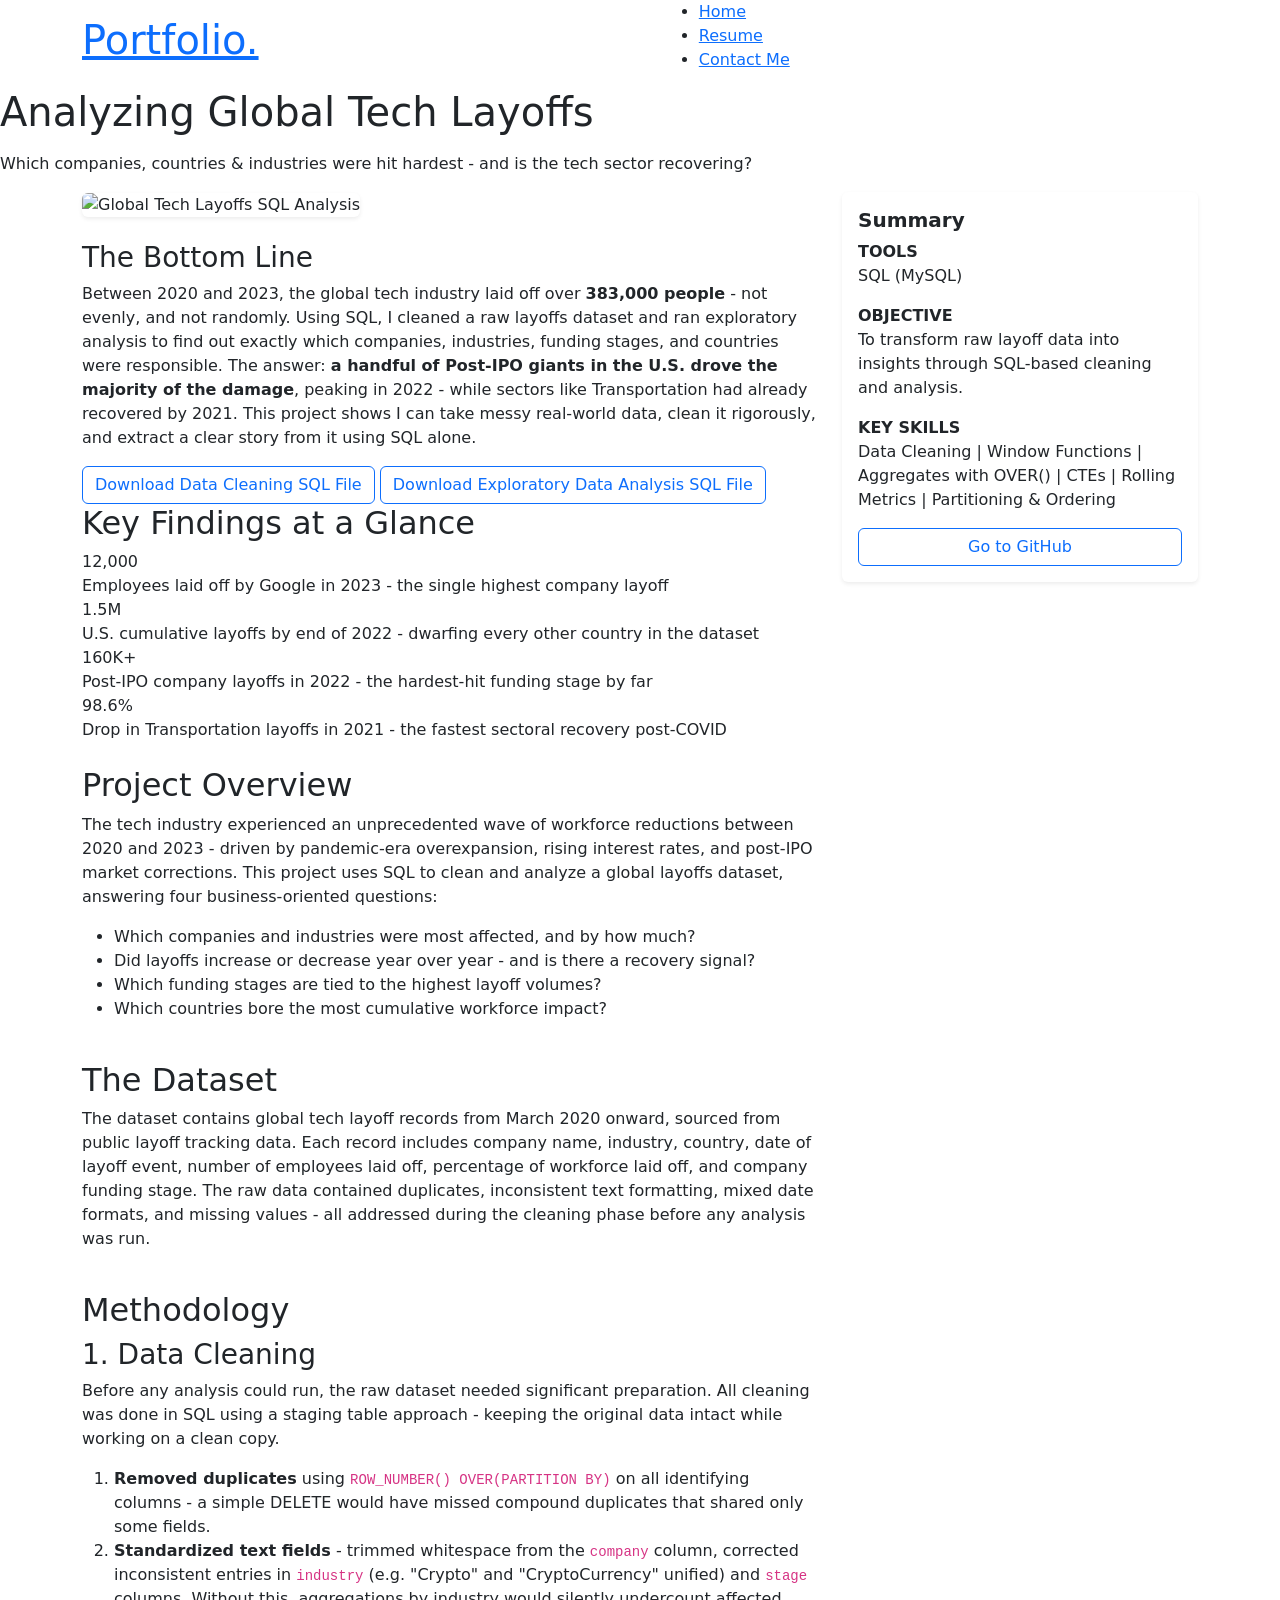
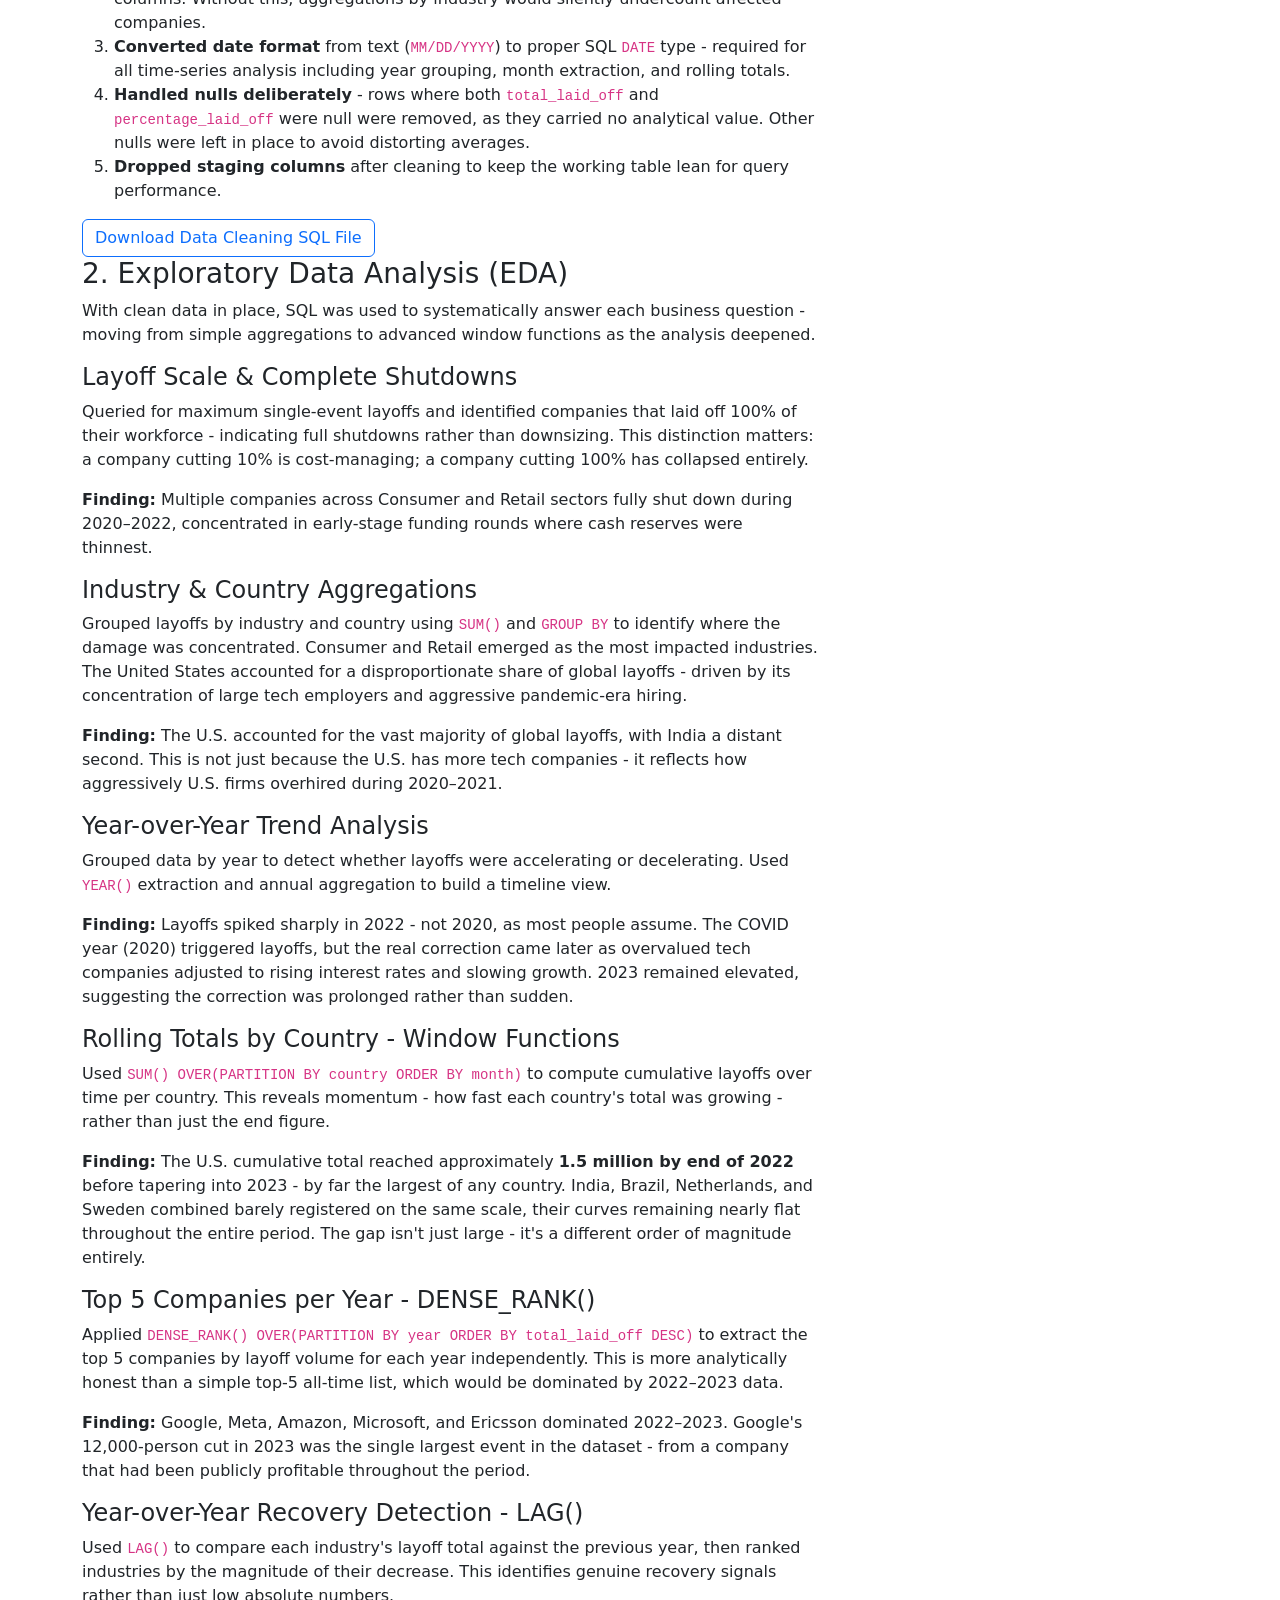
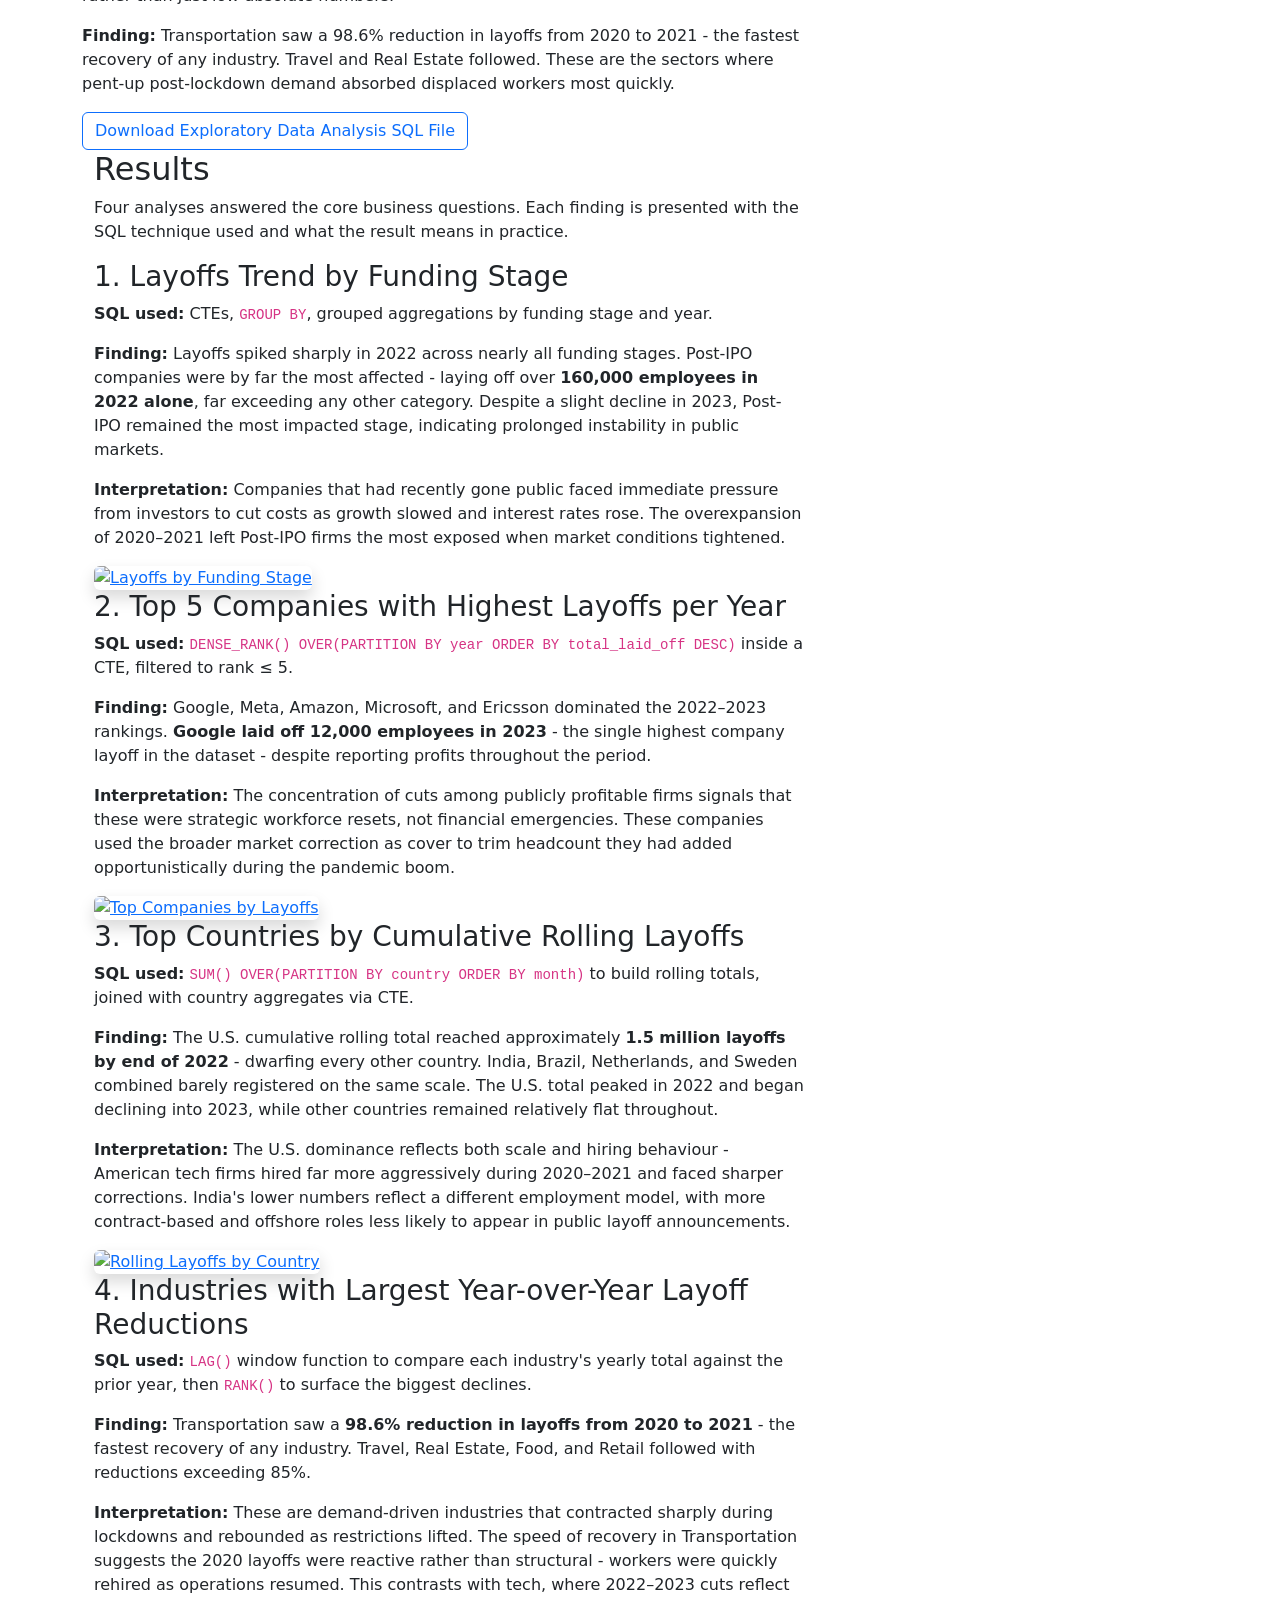
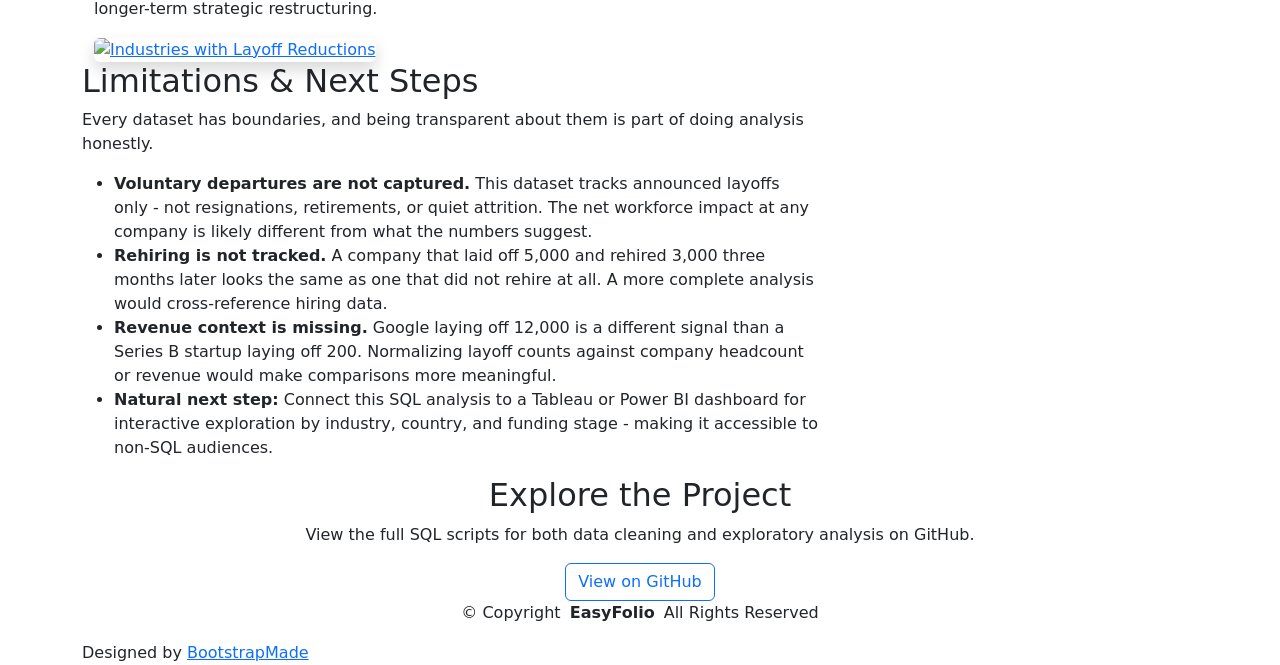
==== commit 8504be56: "Add files via upload" ====
--- a/portfolio-details.html
+++ b/portfolio-details.html
@@ -101,7 +101,7 @@
 
         <!-- Hero Image -->
         <div class="hero-image mb-4">
-          <img src="assets/img/Rolling_Totals.png" class="img-fluid rounded shadow-sm" alt="Global Tech Layoffs SQL Analysis">
+          <img src="assets/img/sql_project_hero.png" class="img-fluid rounded shadow-sm" alt="Global Tech Layoffs SQL Analysis">
         </div>
 
 <!-- The Bottom Line -->
@@ -116,6 +116,14 @@
     by 2021. This project shows I can take messy real-world data, clean it rigorously, and extract 
     a clear story from it using SQL alone.
   </p>
+  <div class="bottom-line-buttons">
+    <a href="https://github.com/SurbhiParmar01/Analyzing-Global-Tech-Layoffs-using-SQL/releases/download/v0.2/Data_Cleaning_GitHub.sql" target="_blank" rel="noopener" class="btn btn-outline-primary">
+      <i class="bi bi-file-earmark-code"></i>Download Data Cleaning SQL File
+    </a>
+    <a href="https://github.com/SurbhiParmar01/Analyzing-Global-Tech-Layoffs-using-SQL/releases/download/v0.3/EDA_For_GitHub.sql" target="_blank" rel="noopener" class="btn btn-outline-primary">
+      <i class="bi bi-bar-chart-line"></i> Download Exploratory Data Analysis SQL File
+    </a>
+  </div>
 </div>
 
 <!-- Key Findings at a Glance -->
@@ -182,6 +190,11 @@
               <li><strong>Handled nulls deliberately</strong> - rows where both <code>total_laid_off</code> and <code>percentage_laid_off</code> were null were removed, as they carried no analytical value. Other nulls were left in place to avoid distorting averages.</li>
               <li><strong>Dropped staging columns</strong> after cleaning to keep the working table lean for query performance.</li>
             </ol>
+             <div class="bottom-line-buttons">
+              <a href="https://github.com/SurbhiParmar01/Analyzing-Global-Tech-Layoffs-using-SQL/releases/download/v0.2/Data_Cleaning_GitHub.sql" target="_blank" rel="noopener" class="btn btn-outline-primary">
+                <i class="bi bi-file-earmark-code"></i> Download Data Cleaning SQL File
+              </a>
+            </div>
           </section>
 
           <section class="eda-section">
@@ -226,9 +239,11 @@
     <p><strong>Finding:</strong> Transportation saw a 98.6% reduction in layoffs from 2020 to 2021 - the fastest recovery of any industry. Travel and Real Estate followed. These are the sectors where pent-up post-lockdown demand absorbed displaced workers most quickly.</p>
   </div>
 
-  <p class="github-link">
-    <a href="https://github.com/SurbhiParmar01/SQL_Projects" target="_blank" rel="noopener">View Full SQL Code on GitHub</a>
-  </p>
+ <div class="bottom-line-buttons">
+    <a href="https://github.com/SurbhiParmar01/Analyzing-Global-Tech-Layoffs-using-SQL/releases/download/v0.3/EDA_For_GitHub.sql" target="_blank" rel="noopener" class="btn btn-outline-primary">
+      <i class="bi bi-bar-chart-line"></i> Download Exploratory Data Analysis SQL File
+    </a>
+  </div>
 
 </section>
         <section id="results" class="results-section">
@@ -287,8 +302,7 @@
 
 <!-- Limitations & Next Steps -->
 <section class="limitations-section">
-  <div class="container">
-    <div class="col-lg-8">
+ 
       <h2>Limitations & Next Steps</h2>
       <p>
         Every dataset has boundaries, and being transparent about them is part of doing analysis honestly.
@@ -299,8 +313,7 @@
         <li><strong>Revenue context is missing.</strong> Google laying off 12,000 is a different signal than a Series B startup laying off 200. Normalizing layoff counts against company headcount or revenue would make comparisons more meaningful.</li>
         <li><strong>Natural next step:</strong> Connect this SQL analysis to a Tableau or Power BI dashboard for interactive exploration by industry, country, and funding stage - making it accessible to non-SQL audiences.</li>
       </ul>
-    </div>
-  </div>
+
 </section>
 
 
@@ -330,6 +343,7 @@
             <a href= https://github.com/SurbhiParmar01/SQL_Projects class="btn btn-outline-primary w-100" target="_blank">
               <i class="bi bi-github"></i> Go to GitHub
             </a>
+            
           </div>
         </div>
       </div> <!-- End Right Column -->
